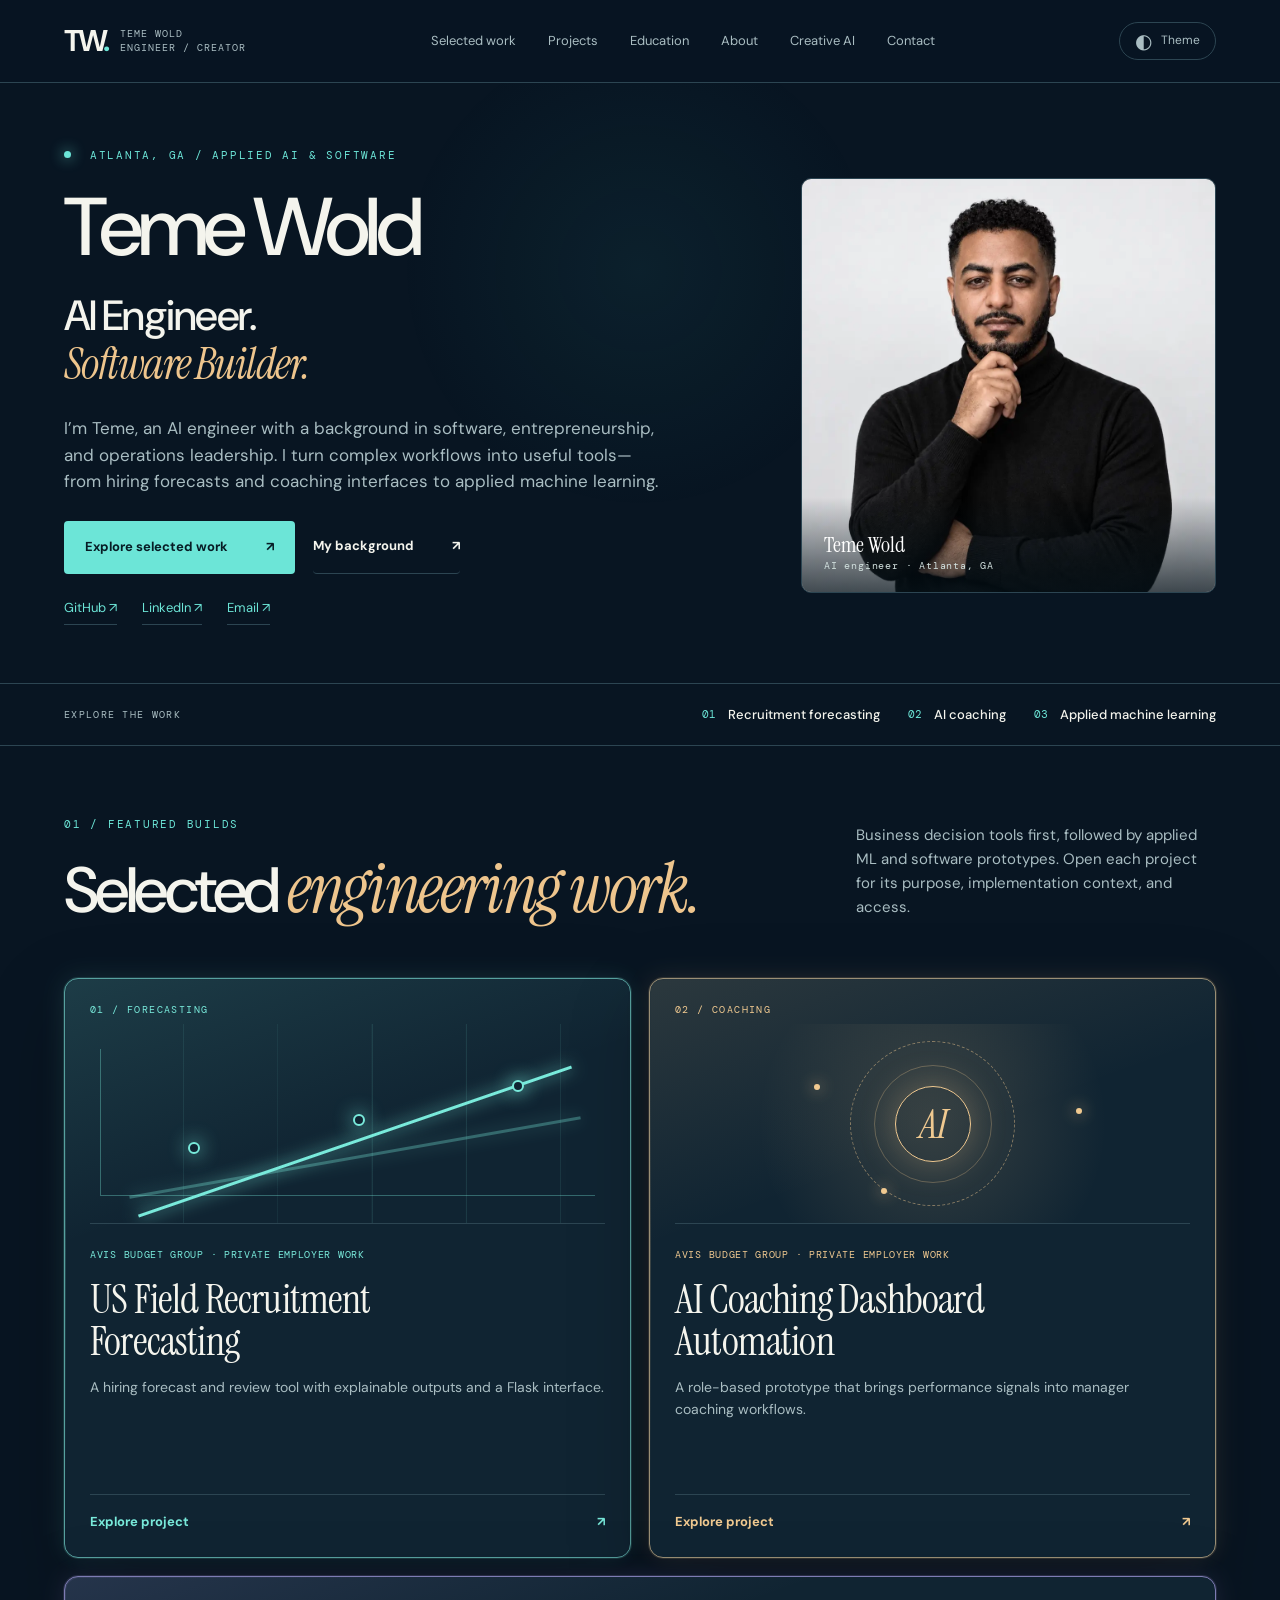
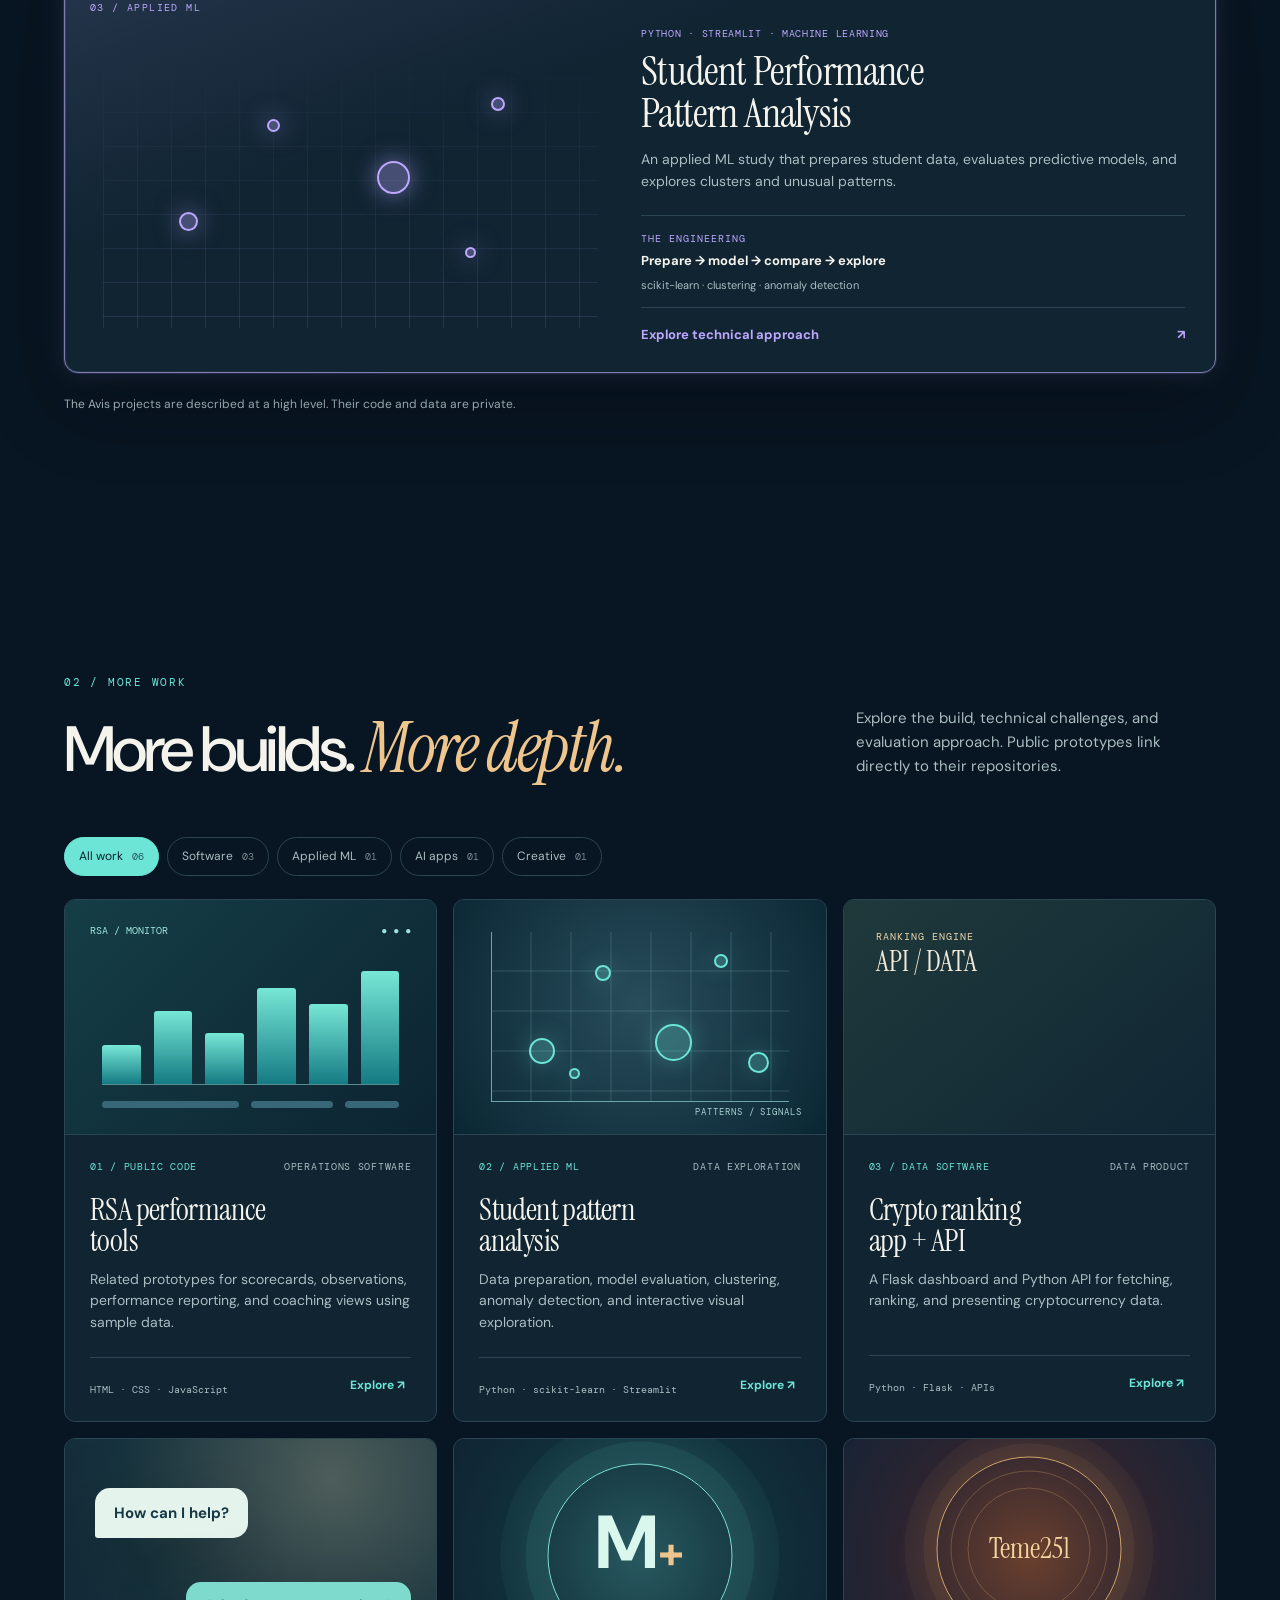
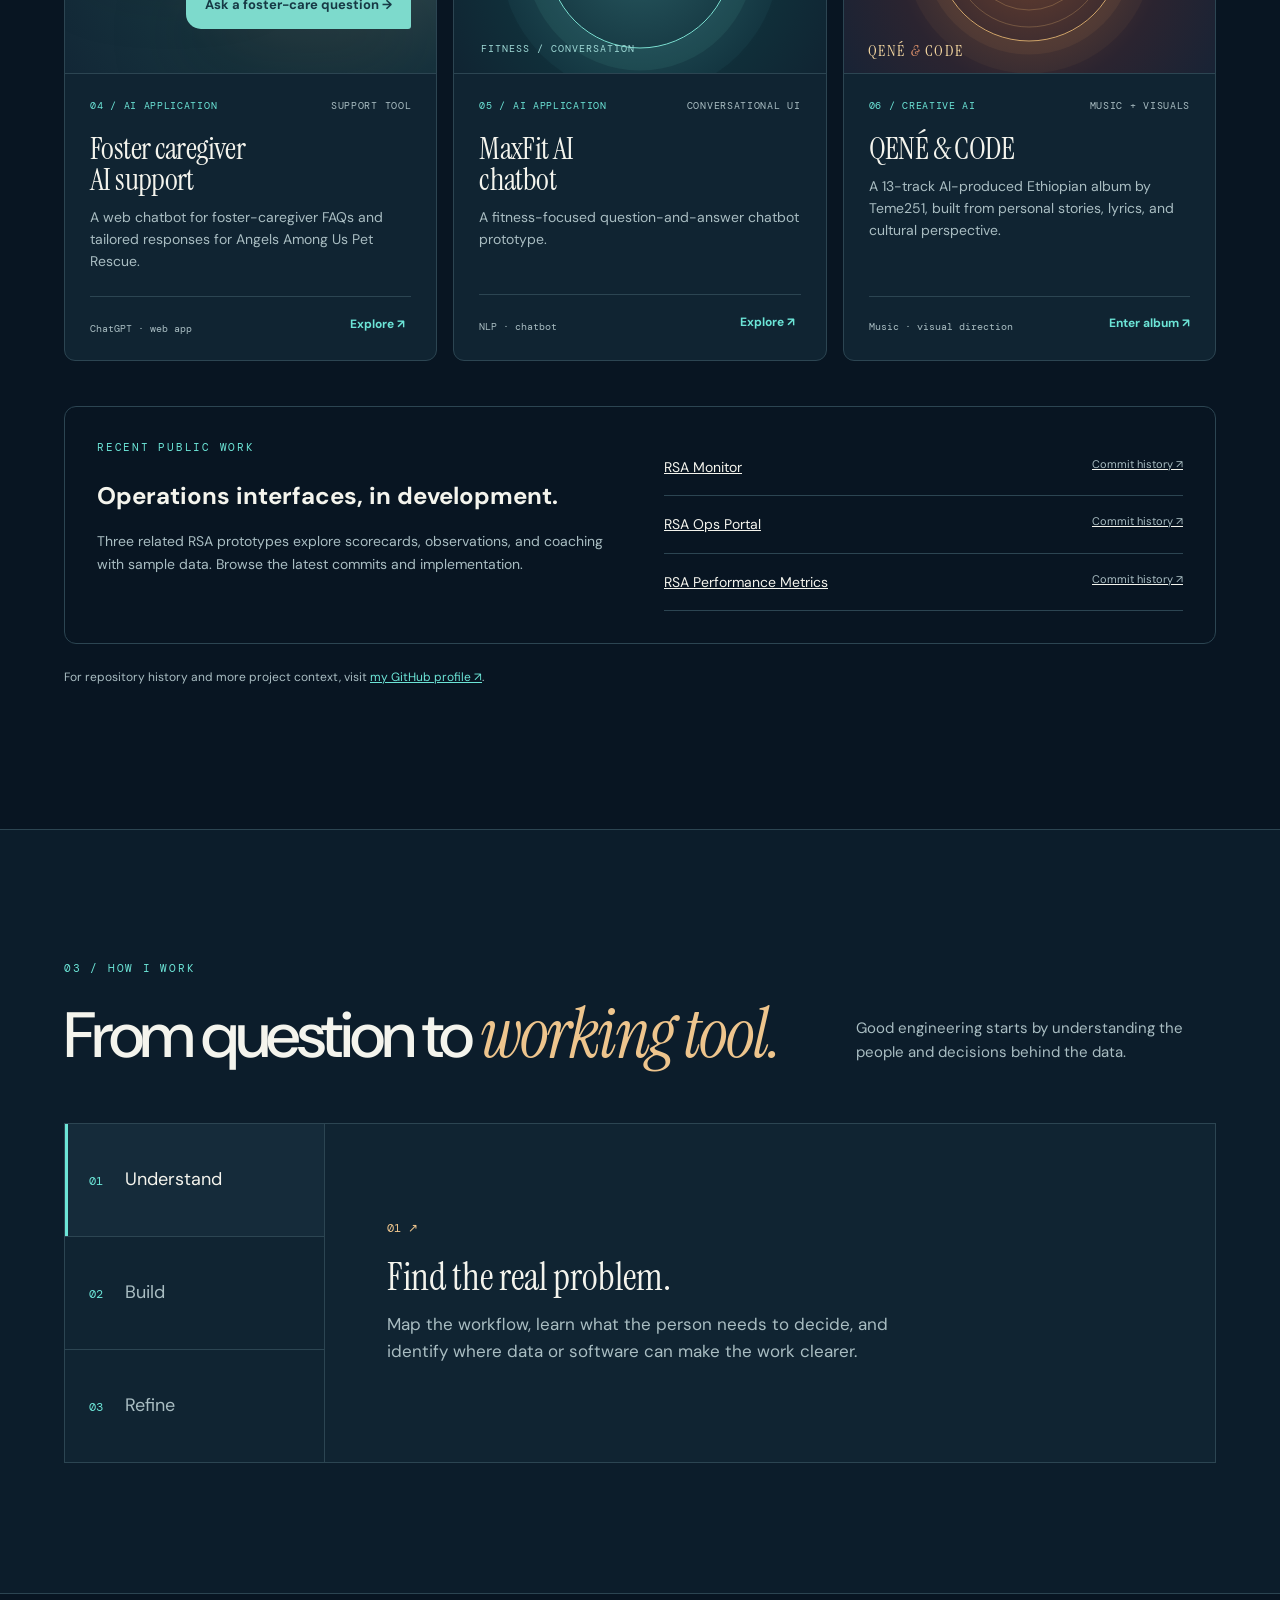
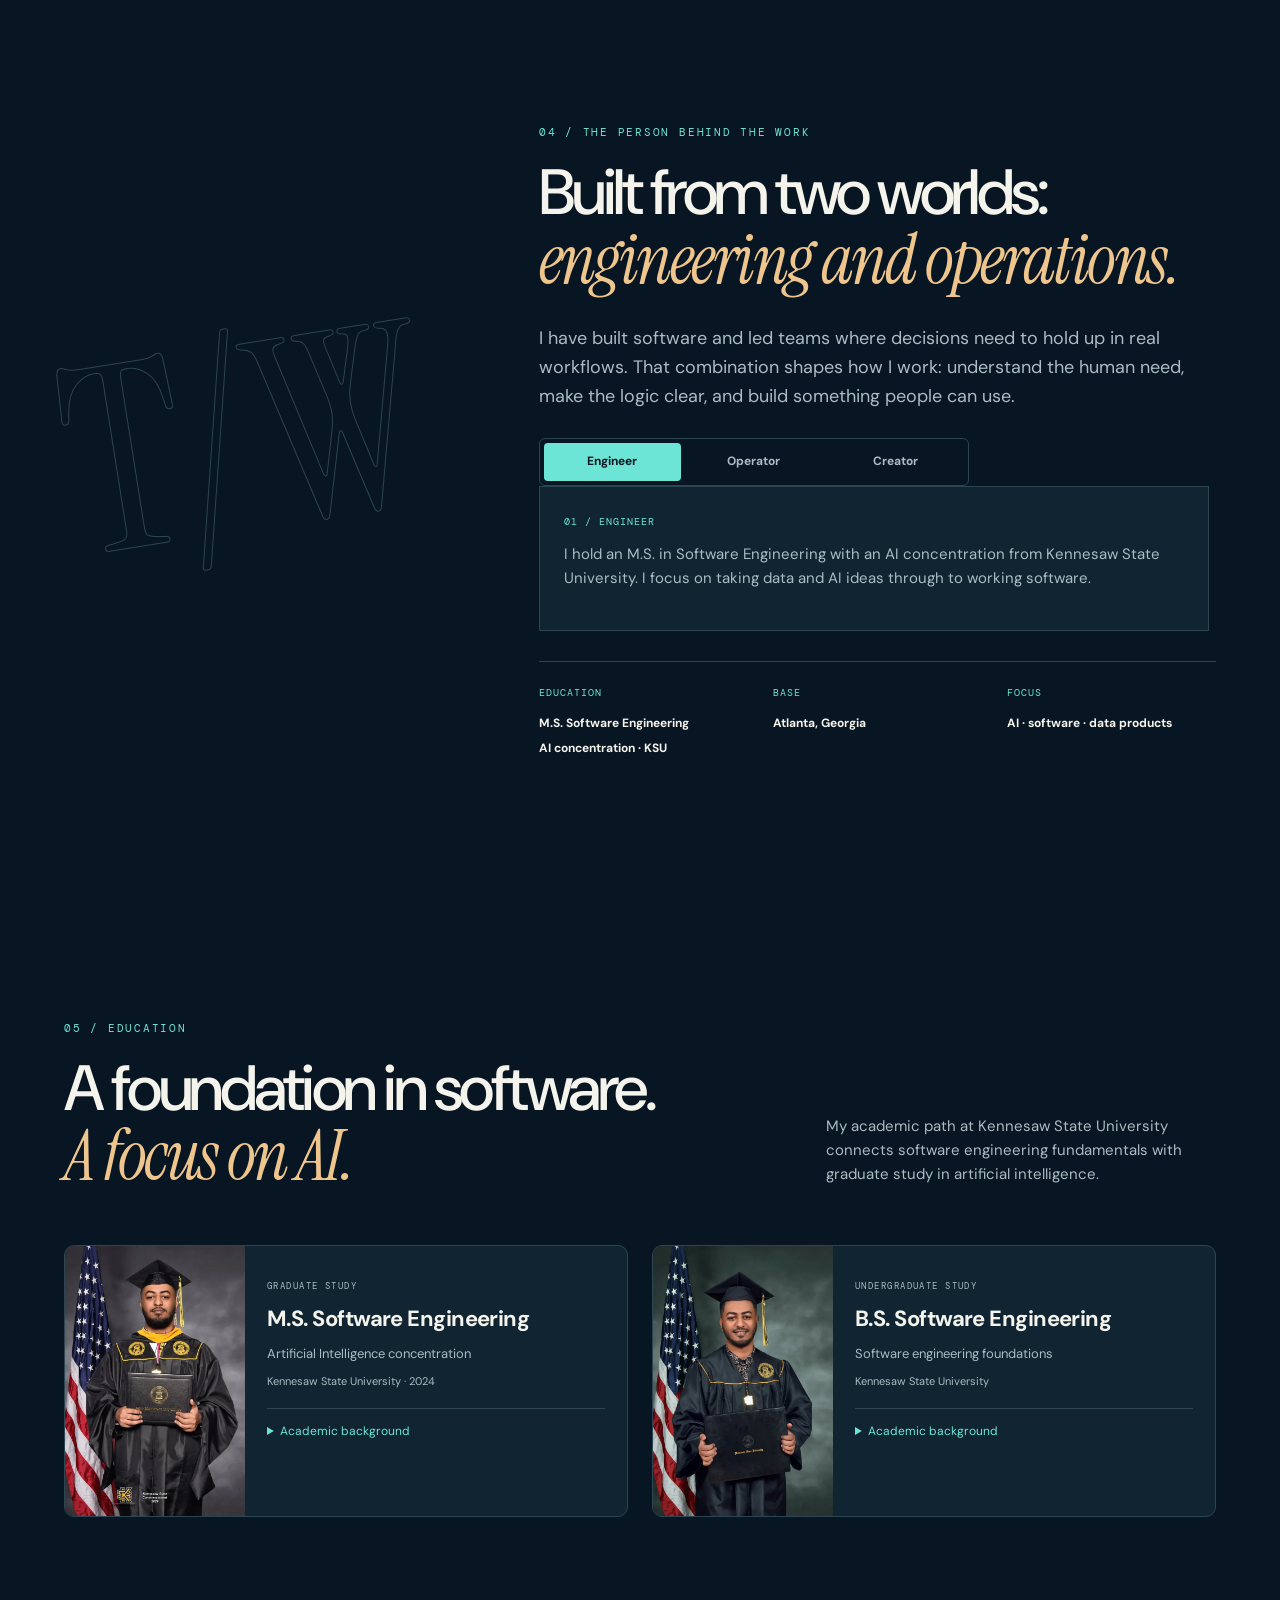
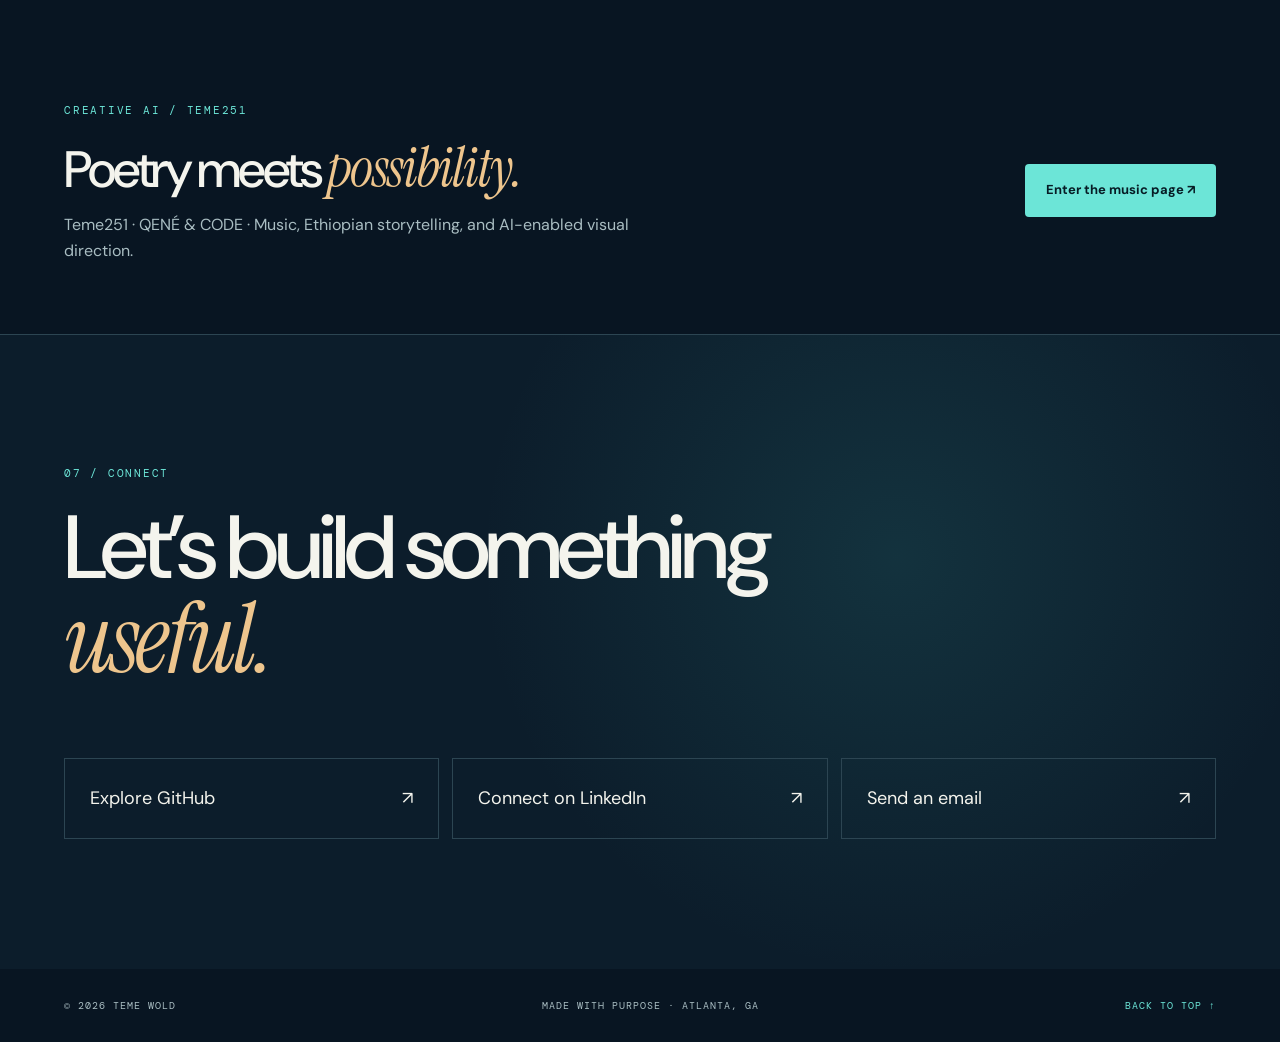
==== docs/index.html @ 3b4d0e05 "Introduce Teme with a focused hero and formal education portraits" ====
<!doctype html>
<html lang="en">
<head>
  <meta charset="utf-8">
  <meta name="viewport" content="width=device-width, initial-scale=1">
  <meta name="theme-color" content="#081522">
  <meta name="description" content="Teme Wold is an AI engineer building decision tools, applied ML, and software grounded in real operations. Explore flagship projects and public code.">
  <meta property="og:image" content="https://teme251.github.io/teme251/assets/teme-portrait-color.webp">
  <title>Teme Wold — AI Engineer | Selected Work</title>
  <link rel="stylesheet" href="styles.css?v=9">
  <script src="app.js?v=9" defer></script>
</head>
<body>
  <a class="skip-link" href="#featured">Skip to projects</a>
  <div class="cursor-glow" aria-hidden="true"></div>
  <header class="site-header">
    <a class="brand" href="#top" aria-label="Teme Wold, back to top"><span class="brand-mark">TW<span class="brand-dot">.</span></span><span class="brand-caption">TEME WOLD<br>ENGINEER / CREATOR</span></a>
    <button class="menu-toggle" type="button" aria-expanded="false" aria-controls="main-nav">Menu <span aria-hidden="true">＋</span></button>
    <nav id="main-nav" class="nav" aria-label="Main navigation">
      <a href="#featured">Selected work</a>
      <a href="#work">Projects</a>
      <a href="#education">Education</a>
      <a href="#about">About</a>
      <a href="music.html">Creative AI</a>
      <a href="#contact">Contact</a>
    </nav>
    <button class="theme-toggle" type="button" aria-label="Switch color theme" aria-pressed="false"><span class="theme-icon" aria-hidden="true">◐</span><span class="toggle-label">Theme</span></button>
  </header>

  <main id="top">
    <section class="hero" aria-labelledby="hero-title">
      <div class="hero-copy">
        <p class="eyebrow"><span class="live-dot"></span> ATLANTA, GA / APPLIED AI & SOFTWARE</p>
        <h1 id="hero-title">Teme Wold<span class="hero-role">AI Engineer.<br><em>Software Builder.</em></span></h1>
        <p class="hero-lede">I’m Teme, an AI engineer with a background in software, entrepreneurship, and operations leadership. I turn complex workflows into useful tools—from hiring forecasts and coaching interfaces to applied machine learning.</p>
        <div class="hero-actions"><a class="button button-primary" href="#featured">Explore selected work <span aria-hidden="true">↗</span></a><a class="button button-text" href="#about">My background <span aria-hidden="true">↗</span></a></div>
        <div class="hero-links"><a href="https://github.com/teme251" target="_blank" rel="noopener noreferrer">GitHub ↗</a><a href="https://www.linkedin.com/in/teme251/" target="_blank" rel="noopener noreferrer">LinkedIn ↗</a><a href="mailto:pmtemesgen@icloud.com">Email ↗</a></div>
      </div>
      <div class="hero-visual">
        <figure class="hero-portrait"><img src="assets/teme-portrait-color.webp" alt="Portrait of Teme Wold" width="1000" height="1000" fetchpriority="high"><figcaption><strong>Teme Wold</strong><span>AI engineer · Atlanta, GA</span></figcaption></figure>
      </div>
    </section>

    <div class="work-index" aria-label="Jump to selected work"><span>EXPLORE THE WORK</span><a href="#case-forecast">01 <strong>Recruitment forecasting</strong></a><a href="#case-coaching">02 <strong>AI coaching</strong></a><a href="#case-student">03 <strong>Applied machine learning</strong></a></div>

    <section id="featured" class="section featured-section" aria-labelledby="featured-title">
      <div class="section-heading"><div><p class="eyebrow">01 / FEATURED BUILDS</p><h2 id="featured-title">Selected <em>engineering work.</em></h2></div><p>Business decision tools first, followed by applied ML and software prototypes. Open each project for its purpose, implementation context, and access.</p></div>
      <div class="featured-grid">
        <article class="featured-card feature-forecast" id="project-forecast">
          <div class="featured-top"><span>01 / FORECASTING</span></div>
          <div class="featured-art forecast-art" aria-hidden="true"><span class="art-axis"></span><span class="forecast-line line-one"></span><span class="forecast-line line-two"></span><span class="forecast-point point-one"></span><span class="forecast-point point-two"></span><span class="forecast-point point-three"></span></div>
          <div class="featured-copy"><p class="featured-context">AVIS BUDGET GROUP · PRIVATE EMPLOYER WORK</p><h3>US Field Recruitment<br>Forecasting</h3><p>A hiring forecast and review tool with explainable outputs and a Flask interface.</p><button type="button" data-open="forecast" aria-label="Explore US Field Recruitment Forecasting">Explore project <span aria-hidden="true">↗</span></button></div>
        </article>
        <article class="featured-card feature-coaching" id="project-coaching">
          <div class="featured-top"><span>02 / COACHING</span></div>
          <div class="featured-art coaching-art" aria-hidden="true"><span class="coaching-ring ring-one"></span><span class="coaching-ring ring-two"></span><span class="coaching-center">AI</span><span class="coaching-tick tick-one"></span><span class="coaching-tick tick-two"></span><span class="coaching-tick tick-three"></span></div>
          <div class="featured-copy"><p class="featured-context">AVIS BUDGET GROUP · PRIVATE EMPLOYER WORK</p><h3>AI Coaching Dashboard<br>Automation</h3><p>A role-based prototype that brings performance signals into manager coaching workflows.</p><button type="button" data-open="coaching" aria-label="Explore AI Coaching Dashboard Automation">Explore project <span aria-hidden="true">↗</span></button></div>
        </article>
        <article class="featured-card feature-student">
          <div class="featured-top"><span>03 / APPLIED ML</span></div>
          <div class="featured-art student-art" aria-hidden="true"><span class="student-grid"></span><span class="student-dot dot-one"></span><span class="student-dot dot-two"></span><span class="student-dot dot-three"></span><span class="student-dot dot-four"></span><span class="student-dot dot-five"></span></div>
          <div class="featured-copy"><p class="featured-context">PYTHON · STREAMLIT · MACHINE LEARNING</p><h3>Student Performance<br>Pattern Analysis</h3><p>An applied ML study that prepares student data, evaluates predictive models, and explores clusters and unusual patterns.</p><div class="featured-depth"><span>THE ENGINEERING</span><strong>Prepare → model → compare → explore</strong><small>scikit-learn · clustering · anomaly detection</small></div><button type="button" data-open="student" aria-label="Explore Student Performance Pattern Analysis">Explore technical approach <span aria-hidden="true">↗</span></button></div>
        </article>
      </div>
      <p class="featured-note">The Avis projects are described at a high level. Their code and data are private.</p>
    </section>

    <section id="work" class="section work-section" aria-labelledby="work-title">
      <div class="section-heading"><div><p class="eyebrow">02 / MORE WORK</p><h2 id="work-title">More builds. <em>More depth.</em></h2></div><p>Explore the build, technical challenges, and evaluation approach. Public prototypes link directly to their repositories.</p></div>
      <div class="filters" role="group" aria-label="Filter projects">
        <button type="button" class="filter is-active" data-filter="all" aria-pressed="true">All work <span>06</span></button>
        <button type="button" class="filter" data-filter="software" aria-pressed="false">Software <span>03</span></button>
        <button type="button" class="filter" data-filter="ml" aria-pressed="false">Applied ML <span>01</span></button>
        <button type="button" class="filter" data-filter="ai" aria-pressed="false">AI apps <span>01</span></button>
        <button type="button" class="filter" data-filter="creative" aria-pressed="false">Creative <span>01</span></button>
      </div>
      <div class="project-grid" id="project-grid">
        <article class="project-card card-rsa" id="project-rsa" data-category="software"><div class="card-visual visual-rsa" aria-hidden="true"><div class="dash-top"><span>RSA / MONITOR</span><span>● ● ●</span></div><div class="dash-bars"><i></i><i></i><i></i><i></i><i></i><i></i></div><div class="dash-row"><span></span><span></span><span></span></div></div><div class="card-body"><div class="card-meta"><span>01 / PUBLIC CODE</span><span>OPERATIONS SOFTWARE</span></div><h3>RSA performance<br>tools</h3><p>Related prototypes for scorecards, observations, performance reporting, and coaching views using sample data.</p><div class="card-bottom"><span>HTML · CSS · JavaScript</span><button type="button" class="card-open" data-open="rsa" aria-label="Explore RSA performance tools">Explore ↗</button></div></div></article>
        <article class="project-card card-student" id="project-student" data-category="ml"><div class="card-visual visual-student" aria-hidden="true"><div class="scatter-axis"></div><span class="scatter s1"></span><span class="scatter s2"></span><span class="scatter s3"></span><span class="scatter s4"></span><span class="scatter s5"></span><span class="scatter s6"></span><div class="visual-label">PATTERNS / SIGNALS</div></div><div class="card-body"><div class="card-meta"><span>02 / APPLIED ML</span><span>DATA EXPLORATION</span></div><h3>Student pattern<br>analysis</h3><p>Data preparation, model evaluation, clustering, anomaly detection, and interactive visual exploration.</p><div class="card-bottom"><span>Python · scikit-learn · Streamlit</span><button type="button" class="card-open" data-open="student" aria-label="Explore student pattern analysis">Explore ↗</button></div></div></article>
        <article class="project-card card-crypto" id="project-crypto" data-category="software"><div class="card-visual visual-crypto" aria-hidden="true"><svg viewBox="0 0 400 220"><path d="M0 173C46 176 60 97 103 123S163 188 202 96 280 149 318 62 371 108 400 28" /></svg><div class="crypto-index"><span>RANKING ENGINE</span><strong>API / DATA</strong></div></div><div class="card-body"><div class="card-meta"><span>03 / DATA SOFTWARE</span><span>DATA PRODUCT</span></div><h3>Crypto ranking<br>app + API</h3><p>A Flask dashboard and Python API for fetching, ranking, and presenting cryptocurrency data.</p><div class="card-bottom"><span>Python · Flask · APIs</span><button type="button" class="card-open" data-open="crypto" aria-label="Explore crypto ranking app and API">Explore ↗</button></div></div></article>
        <article class="project-card card-foster" id="project-foster" data-category="ai"><div class="card-visual visual-foster" aria-hidden="true"><div class="chat-bubble bubble-a">How can I help?</div><div class="chat-bubble bubble-b">Ask a foster-care question →</div></div><div class="card-body"><div class="card-meta"><span>04 / AI APPLICATION</span><span>SUPPORT TOOL</span></div><h3>Foster caregiver<br>AI support</h3><p>A web chatbot for foster-caregiver FAQs and tailored responses for Angels Among Us Pet Rescue.</p><div class="card-bottom"><span>ChatGPT · web app</span><button type="button" class="card-open" data-open="foster" aria-label="Explore foster caregiver AI support">Explore ↗</button></div></div></article>
        <article class="project-card card-maxfit" id="project-maxfit" data-category="software"><div class="card-visual visual-maxfit" aria-hidden="true"><div class="pulse-ring"></div><div class="pulse-heart">M<span>+</span></div><span class="fit-label">FITNESS / CONVERSATION</span></div><div class="card-body"><div class="card-meta"><span>05 / AI APPLICATION</span><span>CONVERSATIONAL UI</span></div><h3>MaxFit AI<br>chatbot</h3><p>A fitness-focused question-and-answer chatbot prototype.</p><div class="card-bottom"><span>NLP · chatbot</span><button type="button" class="card-open" data-open="maxfit" aria-label="Explore MaxFit AI chatbot">Explore ↗</button></div></div></article>
        <article class="project-card card-qene" id="project-qene" data-category="creative"><div class="card-visual visual-qene" aria-hidden="true"><div class="record"><div class="record-center">Teme251</div></div><span class="qene-mark">QENÉ <i>&</i> CODE</span></div><div class="card-body"><div class="card-meta"><span>06 / CREATIVE AI</span><span>MUSIC + VISUALS</span></div><h3>QENÉ & CODE</h3><p>A 13-track AI-produced Ethiopian album by Teme251, built from personal stories, lyrics, and cultural perspective.</p><div class="card-bottom"><span>Music · visual direction</span><a class="card-open" href="music.html" aria-label="Explore QENÉ and CODE album">Enter album ↗</a></div></div></article>
      </div>
<div class="recent-work"><div><p class="eyebrow">RECENT PUBLIC WORK</p><h3>Operations interfaces, in development.</h3><p>Three related RSA prototypes explore scorecards, observations, and coaching with sample data. Browse the latest commits and implementation.</p></div><div class="recent-links"><a href="https://github.com/teme251/rsa-monitor/commits" target="_blank" rel="noopener noreferrer">RSA Monitor <span>Commit history ↗</span></a><a href="https://github.com/teme251/rsa-ops-portal-v3/commits" target="_blank" rel="noopener noreferrer">RSA Ops Portal <span>Commit history ↗</span></a><a href="https://github.com/teme251/RSA-PMS-v3/commits" target="_blank" rel="noopener noreferrer">RSA Performance Metrics <span>Commit history ↗</span></a></div></div>
      <p class="work-note">For repository history and more project context, visit <a href="https://github.com/teme251" target="_blank" rel="noopener noreferrer">my GitHub profile ↗</a>.</p>
    </section>

    <section id="method" class="section method-section" aria-labelledby="method-title"><div class="section-heading"><div><p class="eyebrow">03 / HOW I WORK</p><h2 id="method-title">From question to <em>working tool.</em></h2></div><p>Good engineering starts by understanding the people and decisions behind the data.</p></div><div class="method-panel"><div class="method-tabs" role="tablist" aria-label="Working method"><button role="tab" id="tab-1" aria-controls="panel-1" aria-selected="true" class="method-tab is-active" data-step="0"><span>01</span> Understand</button><button role="tab" id="tab-2" aria-controls="panel-2" aria-selected="false" class="method-tab" data-step="1"><span>02</span> Build</button><button role="tab" id="tab-3" aria-controls="panel-3" aria-selected="false" class="method-tab" data-step="2"><span>03</span> Refine</button></div><div class="method-content" id="panel-1" role="tabpanel" aria-labelledby="tab-1"><span class="method-glyph" aria-hidden="true">01 ↗</span><h3>Find the real problem.</h3><p>Map the workflow, learn what the person needs to decide, and identify where data or software can make the work clearer.</p></div></div></section>

    <section id="about" class="section about-section" aria-labelledby="about-title"><div class="about-number" aria-hidden="true">T/W</div><div><p class="eyebrow">04 / THE PERSON BEHIND THE WORK</p><h2 id="about-title">Built from two worlds:<br><em>engineering and operations.</em></h2><p>I have built software and led teams where decisions need to hold up in real workflows. That combination shapes how I work: understand the human need, make the logic clear, and build something people can use.</p><div class="about-selector" role="tablist" aria-label="More about Teme"><button type="button" role="tab" id="about-tab-engineer" aria-controls="about-panel" aria-selected="true" class="is-active" data-about="engineer">Engineer</button><button type="button" role="tab" id="about-tab-operator" aria-controls="about-panel" aria-selected="false" data-about="operator">Operator</button><button type="button" role="tab" id="about-tab-creator" aria-controls="about-panel" aria-selected="false" data-about="creator">Creator</button></div><div class="about-panel" id="about-panel" role="tabpanel" aria-labelledby="about-tab-engineer"><span id="about-panel-index">01 / ENGINEER</span><p id="about-panel-text">I hold an M.S. in Software Engineering with an AI concentration from Kennesaw State University. I focus on taking data and AI ideas through to working software.</p></div><div class="about-facts"><div><span>EDUCATION</span><strong>M.S. Software Engineering<br>AI concentration · KSU</strong></div><div><span>BASE</span><strong>Atlanta, Georgia</strong></div><div><span>FOCUS</span><strong>AI · software · data products</strong></div></div></div></section>

    <section id="education" class="section education-section" aria-labelledby="education-title"><div class="section-heading"><div><p class="eyebrow">05 / EDUCATION</p><h2 id="education-title">A foundation in software.<br><em>A focus on AI.</em></h2></div><p>My academic path at Kennesaw State University connects software engineering fundamentals with graduate study in artificial intelligence.</p></div><div class="education-grid"><article class="education-card"><img src="assets/teme-masters.webp" alt="Teme at his 2024 Kennesaw State University master’s commencement" width="640" height="960" loading="lazy"><div><p class="eyebrow">GRADUATE STUDY</p><h3>M.S. Software Engineering</h3><p>Artificial Intelligence concentration</p><span>Kennesaw State University · 2024</span><details><summary>Academic background</summary><p>Graduate study focused on software engineering with an AI concentration, supporting my work across applied machine learning and AI applications.</p></details></div></article><article class="education-card"><img src="assets/teme-bachelors.webp" alt="Teme at his Kennesaw State University bachelor’s commencement" width="640" height="960" loading="lazy"><div><p class="eyebrow">UNDERGRADUATE STUDY</p><h3>B.S. Software Engineering</h3><p>Software engineering foundations</p><span>Kennesaw State University</span><details><summary>Academic background</summary><p>A foundation in software development and engineering that I bring to practical applications, data products, and usable interfaces.</p></details></div></article></div></section>

    <section id="qene" class="section music-gateway" aria-labelledby="qene-title"><div><p class="eyebrow">CREATIVE AI / TEME251</p><h2 id="qene-title">Poetry meets <em>possibility.</em></h2><p>Teme251 · QENÉ & CODE · Music, Ethiopian storytelling, and AI-enabled visual direction.</p></div><a class="button button-primary" href="music.html">Enter the music page ↗</a></section>

    <section id="contact" class="section contact-section" aria-labelledby="contact-title"><p class="eyebrow">07 / CONNECT</p><h2 id="contact-title">Let’s build something<br><em>useful.</em></h2><div class="contact-links"><a href="https://github.com/teme251" target="_blank" rel="noopener noreferrer">Explore GitHub <span>↗</span></a><a href="https://www.linkedin.com/in/teme251/" target="_blank" rel="noopener noreferrer">Connect on LinkedIn <span>↗</span></a><a href="mailto:pmtemesgen@icloud.com">Send an email <span>↗</span></a></div></section>
  </main>

  <footer><span>© <span id="year">2026</span> TEME WOLD</span><span>MADE WITH PURPOSE · ATLANTA, GA</span><a href="#top">BACK TO TOP ↑</a></footer>

  <dialog class="project-dialog" id="project-dialog" aria-labelledby="dialog-title"><button class="dialog-close" type="button" aria-label="Close project details">×</button><div class="dialog-content"><p class="eyebrow" id="dialog-kicker"></p><h2 id="dialog-title"></h2><p class="dialog-summary" id="dialog-summary"></p><div class="dialog-grid"><div><span class="dialog-label" id="dialog-build-label">THE BUILD</span><p id="dialog-build"></p></div><div><span class="dialog-label">STATUS & ACCESS</span><p id="dialog-status"></p></div></div><div class="dialog-depth" id="dialog-depth" hidden><div><span class="dialog-label">TECHNICAL APPROACH</span><p id="dialog-approach"></p></div><div><span class="dialog-label">THE HARD PART</span><p id="dialog-challenge"></p></div><div><span class="dialog-label">HOW TO EVALUATE IT</span><p id="dialog-evaluation"></p></div></div><div class="dialog-links" id="dialog-links"></div><div class="project-share"><a id="project-permalink" href="#featured">Direct project link ↗</a><button id="copy-project-link" type="button">Copy link</button><span id="copy-status" role="status"></span></div></div></dialog>
</body>
</html>
---- docs/styles.css ----
@import url('https://fonts.googleapis.com/css2?family=DM+Sans:wght@400;500;600;700&family=DM+Mono:wght@400;500&family=Instrument+Serif:ital@0;1&display=swap');

:root{--bg:#081522;--bg-2:#0c1d2b;--surface:#102432;--surface-2:#152b3a;--line:#2c4552;--text:#f4f4ed;--muted:#a9bdc2;--cyan:#6ce5d7;--gold:#eec58d;--shadow:0 28px 80px rgba(0,0,0,.26);color-scheme:dark}
:root[data-theme="light"]{--bg:#f1f0e8;--bg-2:#e9ebe5;--surface:#fffdf5;--surface-2:#edf2ee;--line:#c3d0cf;--text:#112530;--muted:#536d73;--cyan:#087f7a;--gold:#9d642c;--shadow:0 22px 60px rgba(34,72,79,.13);color-scheme:light}
:root[data-theme="light"] .hero-stage{background:radial-gradient(circle at center,rgba(62,164,157,.19),transparent 44%),radial-gradient(circle at center,#e8f0e9 12%,#f1f0e8 72%)}
:root[data-theme="light"] .core{background:radial-gradient(circle at 50% 35%,#d0ebe2,#edf2ee 72%);box-shadow:0 0 0 13px rgba(8,127,122,.05),0 0 45px rgba(8,127,122,.12)}
*{box-sizing:border-box}html{scroll-behavior:smooth}body{margin:0;background:var(--bg);color:var(--text);font:16px/1.6 'DM Sans',Arial,sans-serif;overflow-x:hidden}button,a{font:inherit}button{cursor:pointer}a{color:inherit}::selection{background:var(--cyan);color:var(--bg)}:focus-visible{outline:2px solid var(--gold);outline-offset:4px}
.skip-link{position:absolute;left:16px;top:-100px;padding:10px;background:var(--cyan);color:var(--bg);z-index:100}.skip-link:focus{top:10px}
.cursor-glow{position:fixed;width:520px;height:520px;border-radius:50%;pointer-events:none;z-index:0;background:radial-gradient(circle,rgba(60,180,177,.075),transparent 65%);transform:translate(-50%,-50%);left:var(--pointer-x,50%);top:var(--pointer-y,30%);transition:left .22s ease,top .22s ease}
.site-header{position:relative;z-index:10;display:flex;align-items:center;justify-content:space-between;max-width:1600px;padding:22px 5vw;margin:auto;border-bottom:1px solid var(--line)}.brand{display:flex;align-items:center;gap:13px;text-decoration:none}.brand-mark{font-size:30px;font-weight:700;letter-spacing:-3px;line-height:1}.brand-dot{color:var(--cyan)}.brand-caption{font:10px/1.4 'DM Mono',monospace;letter-spacing:.1em;color:var(--muted)}.nav{display:flex;align-items:center;gap:32px}.nav a{font-size:13px;text-decoration:none;color:var(--muted);transition:color .2s}.nav a:hover{color:var(--cyan)}.theme-toggle{display:flex;gap:9px;align-items:center;background:transparent;color:var(--muted);border:1px solid var(--line);border-radius:999px;padding:8px 15px;font-size:12px}.theme-toggle:hover{border-color:var(--cyan);color:var(--text)}.theme-icon{font-size:20px;line-height:1}
main,footer{position:relative;z-index:1}.hero{min-height:calc(100vh - 84px);max-width:1600px;margin:auto;padding:3vw 5vw 6vw;display:grid;grid-template-columns:1fr 1.05fr;align-items:center;gap:4vw}.hero-copy{padding:30px 0 0}.eyebrow{font:11px/1.5 'DM Mono',monospace;letter-spacing:.16em;color:var(--cyan);text-transform:uppercase;margin:0 0 22px}.live-dot{display:inline-block;width:7px;height:7px;border-radius:50%;background:var(--cyan);box-shadow:0 0 14px var(--cyan);margin-right:10px;vertical-align:1px;animation:blink 2.6s infinite}.hero h1,.section h2{font-weight:500;letter-spacing:-.055em;line-height:.98;margin:0}.hero h1{font-size:clamp(64px,6.8vw,122px)}.hero h1 em,.section h2 em{font:italic 1.08em/1 'Instrument Serif',Georgia,serif;color:var(--gold);letter-spacing:-.035em}.hero-lede{font-size:clamp(17px,1.4vw,23px);line-height:1.55;max-width:600px;color:var(--muted);margin:32px 0}.hero-actions{display:flex;flex-wrap:wrap;gap:18px;align-items:center}.button{display:inline-flex;align-items:center;justify-content:space-between;gap:38px;text-decoration:none;font-weight:700;font-size:13px;padding:16px 21px;border-radius:4px;transition:transform .2s,background .2s}.button:hover{transform:translateY(-3px)}.button-primary{background:var(--cyan);color:#071c25}.button-primary:hover{background:#a2f1e6}.button-text{border-bottom:1px solid var(--line);padding-left:0;padding-right:0}.button-text:hover{color:var(--cyan)}.hero-foot{display:flex;align-items:center;gap:22px;margin-top:clamp(45px,7vw,110px);font:10px 'DM Mono',monospace;letter-spacing:.1em;color:var(--muted)}.hero-line{width:44px;height:1px;background:var(--line)}
.hero-stage{position:relative;aspect-ratio:1/1;min-width:0;max-height:650px;border:1px solid var(--line);border-radius:50%;background:radial-gradient(circle at center,rgba(38,127,135,.18),transparent 35%),radial-gradient(circle at center,rgba(9,33,47,.6) 45%,transparent 70%);isolation:isolate}.stage-grid{position:absolute;inset:8%;border-radius:50%;background-image:linear-gradient(var(--line) 1px,transparent 1px),linear-gradient(90deg,var(--line) 1px,transparent 1px);background-size:38px 38px;opacity:.2;mask-image:radial-gradient(circle,black,transparent 70%)}.stage-lines{position:absolute;inset:0;width:100%;height:100%;overflow:visible}.stage-lines path{stroke:var(--line);stroke-width:1;fill:none;stroke-dasharray:3 6}.orbit{position:absolute;border:1px dashed var(--line);border-radius:50%;animation:spin 80s linear infinite;pointer-events:none}.orbit-one{inset:16%}.orbit-two{inset:29%;animation-direction:reverse}.core{position:absolute;left:50%;top:49%;transform:translate(-50%,-50%);width:24%;aspect-ratio:1;border-radius:50%;display:flex;align-items:center;justify-content:center;flex-direction:column;border:1px solid var(--cyan);background:radial-gradient(circle at 50% 35%,#174452,var(--bg-2) 70%);box-shadow:0 0 0 13px rgba(108,229,215,.04),0 0 55px rgba(82,219,210,.18);z-index:2}.core-inner{font:500 clamp(25px,3vw,48px) 'Instrument Serif',Georgia,serif;color:var(--cyan);line-height:1}.core-label{font:8px 'DM Mono',monospace;letter-spacing:.12em;color:var(--muted);margin-top:10px}.node{position:absolute;z-index:3;min-width:95px;border:1px solid var(--line);background:var(--surface);color:var(--text);border-radius:9px;padding:10px 12px;text-align:left;box-shadow:var(--shadow);transition:transform .3s,border .3s,background .3s}.node:hover,.node.is-selected{border-color:var(--cyan);background:var(--surface-2);transform:translateY(-5px)}.node-index{display:block;color:var(--cyan);font:10px 'DM Mono',monospace}.node-label{display:block;white-space:nowrap;font-size:12px;font-weight:700}.node-1{left:9%;top:16%}.node-2{right:8%;top:9%}.node-3{right:-1%;top:39%}.node-4{right:11%;bottom:16%}.node-5{left:16%;bottom:13%}.node-6{left:-2%;top:45%}.stage-caption{position:absolute;z-index:4;left:50%;bottom:-12%;width:70%;transform:translateX(-50%);padding:15px 21px;border:1px solid var(--line);border-radius:8px;background:var(--bg-2);box-shadow:var(--shadow);display:grid;grid-template-columns:auto 1fr;gap:1px 13px}.stage-caption span:first-child{grid-row:1/4;font:11px 'DM Mono',monospace;color:var(--gold);padding-top:2px}.stage-caption strong{font-size:15px}.stage-caption span:nth-of-type(2){font-size:12px;color:var(--muted)}.stage-caption a{font-size:11px;color:var(--cyan);text-decoration:none;font-weight:700;margin-top:4px}
.signal-bar{overflow:hidden;border-top:1px solid var(--line);border-bottom:1px solid var(--line);background:var(--bg-2);padding:15px 0;margin-top:34px}.signal-track{display:flex;align-items:center;justify-content:space-around;gap:30px;max-width:1400px;margin:auto;font:11px 'DM Mono',monospace;letter-spacing:.23em;color:var(--muted)}.signal-track b{font-weight:400;color:var(--gold)}.signal-track i{width:7px;height:7px;border-radius:50%;background:var(--cyan);box-shadow:0 0 16px var(--cyan)}
.featured-section{padding-bottom:100px}.featured-grid{display:grid;grid-template-columns:repeat(3,minmax(0,1fr));gap:18px}.featured-card{--feature:#79eadb;--feature-rgb:121,234,219;position:relative;isolation:isolate;overflow:hidden;min-width:0;display:flex;flex-direction:column;min-height:545px;border:1px solid color-mix(in srgb,var(--feature) 56%,var(--line));border-radius:14px;background:linear-gradient(160deg,rgba(var(--feature-rgb),.11),transparent 36%),var(--surface);box-shadow:0 0 0 1px rgba(var(--feature-rgb),.13),0 0 24px rgba(var(--feature-rgb),.12),var(--shadow);transition:transform .35s,border-color .35s,box-shadow .35s}.featured-card:before{content:"";position:absolute;z-index:-1;inset:-45%;background:conic-gradient(from 0deg,transparent 0 64%,rgba(var(--feature-rgb),.2) 76%,transparent 86%);animation:spin 13s linear infinite;pointer-events:none}.featured-card:after{content:"";position:absolute;z-index:-1;inset:1px;border-radius:13px;background:linear-gradient(160deg,rgba(var(--feature-rgb),.12),transparent 34%),var(--surface)}.featured-card:hover,.featured-card:focus-within{transform:translateY(-9px);border-color:var(--feature);box-shadow:0 0 0 1px rgba(var(--feature-rgb),.36),0 0 55px rgba(var(--feature-rgb),.29),var(--shadow)}.feature-coaching{--feature:#f0c990;--feature-rgb:240,201,144}.feature-student{--feature:#bca8ff;--feature-rgb:188,168,255}.featured-top{display:flex;align-items:center;justify-content:space-between;padding:24px 25px 0;color:var(--feature);font:10px 'DM Mono',monospace;letter-spacing:.14em}.featured-signal{font-size:22px;text-shadow:0 0 17px var(--feature);animation:breathe 2.5s ease-in-out infinite alternate}.featured-art{height:200px;position:relative;margin:8px 25px 0;border-bottom:1px solid var(--line);overflow:hidden}.featured-copy{padding:23px 25px 25px;display:flex;flex:1;flex-direction:column}.featured-context{font:10px/1.5 'DM Mono',monospace;letter-spacing:.07em;color:var(--feature);margin:0}.featured-copy h3{font:500 clamp(31px,2.7vw,46px)/1.02 'Instrument Serif',Georgia,serif;margin:17px 0 14px;letter-spacing:-.02em}.featured-copy>p:not(.featured-context){font-size:14px;line-height:1.55;color:var(--muted);margin:0 0 23px}.featured-copy button{margin-top:auto;width:100%;display:flex;justify-content:space-between;align-items:center;border:0;border-top:1px solid var(--line);padding:17px 0 0;background:transparent;color:var(--feature);font-size:13px;font-weight:700;text-align:left}.featured-copy button:hover span{transform:translate(3px,-3px)}.featured-copy button span{transition:transform .2s}.featured-note{font-size:12px;color:var(--muted);margin:22px 0 0}
.featured-depth{margin:0 0 22px;border-top:1px solid var(--line);padding-top:16px;display:flex;flex-direction:column;gap:7px}.featured-depth span{font:10px 'DM Mono',monospace;letter-spacing:.1em;color:var(--feature)}.featured-depth strong{font-size:13px;line-height:1.45}.featured-depth small{font-size:11px;line-height:1.45;color:var(--muted)}
.forecast-art{background:repeating-linear-gradient(to right,transparent 0 18%,rgba(var(--feature-rgb),.11) calc(18% + 1px) 18.3%)}.art-axis{position:absolute;inset:25px 10px 27px;border-left:1px solid rgba(var(--feature-rgb),.35);border-bottom:1px solid rgba(var(--feature-rgb),.35)}.forecast-line{position:absolute;left:7%;right:4%;height:3px;top:58%;background:var(--feature);filter:drop-shadow(0 0 8px var(--feature));transform:rotate(-19deg);transform-origin:center;animation:forecast-pulse 4s ease-in-out infinite alternate}.line-two{top:66%;opacity:.35;transform:rotate(-10deg);animation-delay:1.2s}.forecast-point{position:absolute;width:12px;height:12px;border:2px solid var(--feature);background:var(--surface);border-radius:50%;box-shadow:0 0 19px var(--feature)}.point-one{left:19%;top:59%}.point-two{left:51%;top:45%}.point-three{left:82%;top:28%}.coaching-art{display:grid;place-items:center;background:radial-gradient(circle,rgba(var(--feature-rgb),.17),transparent 63%)}.coaching-ring{position:absolute;border:1px dashed rgba(var(--feature-rgb),.48);border-radius:50%;width:165px;height:165px;animation:spin 38s linear infinite}.ring-two{width:118px;height:118px;border-style:solid;opacity:.6;animation-direction:reverse}.coaching-center{width:76px;height:76px;display:grid;place-items:center;border-radius:50%;border:1px solid var(--feature);color:var(--feature);font:italic 41px 'Instrument Serif',Georgia,serif;box-shadow:0 0 36px rgba(var(--feature-rgb),.27)}.coaching-tick{position:absolute;width:6px;height:6px;background:var(--feature);border-radius:50%;box-shadow:0 0 15px var(--feature)}.tick-one{left:27%;top:30%}.tick-two{right:21%;top:42%}.tick-three{left:40%;bottom:15%}.student-grid{position:absolute;inset:18px 13px;background-image:linear-gradient(rgba(var(--feature-rgb),.13) 1px,transparent 1px),linear-gradient(90deg,rgba(var(--feature-rgb),.13) 1px,transparent 1px);background-size:34px 34px;mask-image:linear-gradient(to top,#000,transparent)}.student-dot{position:absolute;width:19px;height:19px;border:2px solid var(--feature);border-radius:50%;background:rgba(var(--feature-rgb),.32);box-shadow:0 0 24px rgba(var(--feature-rgb),.58);animation:breathe 3s ease-in-out infinite alternate}.dot-one{left:17%;top:58%}.dot-two{left:34%;top:29%;width:13px;height:13px;animation-delay:.5s}.dot-three{left:55%;top:42%;width:33px;height:33px;animation-delay:1s}.dot-four{left:77%;top:22%;width:14px;height:14px;animation-delay:1.5s}.dot-five{left:72%;top:69%;width:11px;height:11px;animation-delay:.9s}
:root[data-theme="light"] .featured-card{--feature:#087f7a;--feature-rgb:8,127,122}:root[data-theme="light"] .feature-coaching{--feature:#a36722;--feature-rgb:163,103,34}:root[data-theme="light"] .feature-student{--feature:#7054a6;--feature-rgb:112,84,166}
@keyframes forecast-pulse{to{opacity:.55;filter:drop-shadow(0 0 18px var(--feature))}}
@media(max-width:850px){.featured-grid{grid-template-columns:1fr}.featured-card{min-height:0}.featured-art{height:175px}.featured-copy h3{font-size:40px}}
.section{max-width:1600px;margin:auto;padding:130px 5vw;scroll-margin-top:35px}.section-heading{display:flex;justify-content:space-between;align-items:end;gap:50px;margin-bottom:55px}.section-heading h2,.about-section h2,.contact-section h2{font-size:clamp(48px,5vw,83px)}.section-heading>p{max-width:360px;color:var(--muted);margin:0 0 4px;font-size:15px}.filters{display:flex;gap:8px;flex-wrap:wrap;margin-bottom:23px}.filter{border:1px solid var(--line);color:var(--muted);background:transparent;border-radius:100px;padding:9px 14px;font-size:12px;transition:.2s}.filter span{font:10px 'DM Mono',monospace;margin-left:6px;opacity:.7}.filter:hover,.filter.is-active{color:#08212a;background:var(--cyan);border-color:var(--cyan)}.project-grid{display:grid;grid-template-columns:repeat(3,1fr);gap:16px}.project-card{background:var(--surface);border:1px solid var(--line);border-radius:11px;overflow:hidden;min-width:0;transition:transform .3s,border-color .3s,box-shadow .3s}.project-card:hover{transform:translateY(-7px);border-color:var(--cyan);box-shadow:var(--shadow)}.project-card[hidden]{display:none}.card-visual{position:relative;height:235px;overflow:hidden;background:linear-gradient(135deg,#153e47,#0c2431);border-bottom:1px solid var(--line)}.card-body{padding:25px;display:flex;flex-direction:column;min-height:284px}.card-meta{display:flex;justify-content:space-between;gap:8px;color:var(--cyan);font:10px 'DM Mono',monospace;letter-spacing:.07em}.card-meta span:last-child{color:var(--muted)}.card-body h3{font:500 clamp(28px,2.4vw,39px)/1.02 'Instrument Serif',Georgia,serif;letter-spacing:-.02em;margin:22px 0 11px}.card-body p{font-size:14px;color:var(--muted);line-height:1.55;margin:0 0 23px}.card-bottom{display:flex;justify-content:space-between;align-items:end;gap:8px;margin-top:auto;border-top:1px solid var(--line);padding-top:17px}.card-bottom span{font:10px 'DM Mono',monospace;color:var(--muted)}.card-open{border:0;background:transparent;color:var(--cyan);font-size:12px;font-weight:700;white-space:nowrap}.card-open:hover{text-decoration:underline}.work-note{font-size:12px;color:var(--muted);margin-top:24px}.work-note a{color:var(--cyan)}
.dash-top{display:flex;justify-content:space-between;margin:24px 25px;color:#9ee4db;font:10px 'DM Mono',monospace}.dash-bars{display:flex;align-items:end;gap:13px;height:124px;margin:13px 37px 0;border-bottom:1px solid #588e91}.dash-bars i{width:14%;border-radius:3px 3px 0 0;background:linear-gradient(#77e7d6,#147b83);animation:bars 3.5s ease-in-out infinite alternate}.dash-bars i:nth-child(1){height:32%}.dash-bars i:nth-child(2){height:59%;animation-delay:.2s}.dash-bars i:nth-child(3){height:41%;animation-delay:.4s}.dash-bars i:nth-child(4){height:78%;animation-delay:.6s}.dash-bars i:nth-child(5){height:65%;animation-delay:.8s}.dash-bars i:nth-child(6){height:92%;animation-delay:1s}.dash-row{display:flex;gap:12px;margin:16px 37px}.dash-row span{height:7px;background:#386777;border-radius:8px;flex:1}.dash-row span:nth-child(2){flex:.6}.dash-row span:nth-child(3){flex:.4}.visual-student{background:radial-gradient(circle at 50% 45%,#294d5b,#0a2633)}.scatter-axis{position:absolute;inset:32px 37px;border-left:1px solid #6fa5a8;border-bottom:1px solid #6fa5a8;background:linear-gradient(transparent 95%,rgba(111,165,168,.15) 95%),linear-gradient(90deg,transparent 95%,rgba(111,165,168,.15) 95%);background-size:40px 40px}.scatter{position:absolute;width:26px;height:26px;border:2px solid var(--cyan);border-radius:50%;background:rgba(108,229,215,.25);box-shadow:0 0 25px rgba(108,229,215,.3);animation:breathe 3s ease-in-out infinite alternate}.s1{left:20%;top:59%}.s2{left:38%;top:28%;width:16px;height:16px;animation-delay:.5s}.s3{left:54%;top:53%;width:37px;height:37px;animation-delay:1s}.s4{left:70%;top:23%;width:14px;height:14px;animation-delay:1.3s}.s5{left:79%;top:65%;width:21px;height:21px;animation-delay:.8s}.s6{left:31%;top:72%;width:11px;height:11px;animation-delay:1.6s}.visual-label{position:absolute;right:24px;bottom:16px;color:#a9d2d4;font:9px 'DM Mono',monospace;letter-spacing:.1em}.visual-crypto{background:linear-gradient(140deg,#1f393b,#102634)}.visual-crypto svg{position:absolute;inset:24px;width:calc(100% - 48px);height:calc(100% - 48px);overflow:visible}.visual-crypto path{fill:none;stroke:var(--gold);stroke-width:3;stroke-linecap:round;filter:drop-shadow(0 0 9px #d8b877);stroke-dasharray:600;stroke-dashoffset:600;animation:draw 4s ease-in-out infinite alternate}.crypto-index{position:absolute;left:32px;top:30px;display:flex;flex-direction:column;color:#ebd5aa;font:10px 'DM Mono',monospace;letter-spacing:.1em}.crypto-index strong{font:28px 'Instrument Serif',Georgia,serif;letter-spacing:0;color:#f2ead9}.visual-foster{background:radial-gradient(circle at 72% 17%,#4d5d5a,#17333e 64%,#122736)}.chat-bubble{position:absolute;background:#e4f4ec;color:#173945;border-radius:15px;padding:13px 19px;box-shadow:var(--shadow);font-size:15px;font-weight:700}.bubble-a{top:49px;left:30px;border-bottom-left-radius:3px}.bubble-b{right:25px;bottom:44px;background:#7ddacc;border-bottom-right-radius:3px;font-size:13px}.chat-spark{position:absolute;top:32px;right:42px;color:var(--gold);font-size:48px;animation:breathe 2.8s infinite alternate}.visual-maxfit{background:radial-gradient(circle,#285960,#102e39 65%,#102432)}.pulse-ring{position:absolute;width:185px;height:185px;border:1px solid #7ce1d3;border-radius:50%;left:50%;top:50%;transform:translate(-50%,-50%);box-shadow:0 0 0 22px rgba(111,224,215,.07),0 0 0 47px rgba(111,224,215,.04);animation:breathe 3s infinite alternate}.pulse-heart{position:absolute;left:50%;top:44%;transform:translate(-50%,-50%);font:700 75px 'DM Sans',sans-serif;color:#d9f7ec}.pulse-heart span{font-size:45px;color:var(--gold)}.fit-label{position:absolute;bottom:18px;left:27px;color:#9ed8d5;font:10px 'DM Mono',monospace;letter-spacing:.1em}.visual-qene{background:radial-gradient(circle at 50% 50%,#6a402e,#2b2430 60%,#182335)}.record{position:absolute;width:185px;height:185px;border:1px solid rgba(245,196,121,.8);border-radius:50%;left:50%;top:47%;transform:translate(-50%,-50%);box-shadow:0 0 0 13px rgba(214,156,90,.08),0 0 0 32px rgba(214,156,90,.05);display:grid;place-items:center;animation:spincenter 16s linear infinite}.record:before,.record:after{content:"";position:absolute;inset:13px;border:1px solid rgba(245,196,121,.25);border-radius:50%}.record:after{inset:30px}.record-center{text-align:center;color:#f4d39d;font:500 29px/1.1 'Instrument Serif',Georgia,serif}.qene-mark{position:absolute;bottom:12px;left:24px;color:#f7d9a2;font:16px 'Instrument Serif',Georgia,serif;letter-spacing:.1em}.qene-mark i{color:#e8986f}
.card-open{text-decoration:none}
.qene-section{max-width:none;background:radial-gradient(circle at 75% 15%,rgba(204,114,76,.16),transparent 35%),linear-gradient(145deg,#131f2b,#201e29 60%,#122832);color:#f7e9d6;padding:0 5vw 120px}.qene-hero,.qene-details{max-width:1440px;margin:auto;display:grid;grid-template-columns:1.08fr .92fr}.qene-hero{min-height:640px;align-items:stretch;gap:5vw}.qene-copy{padding:100px 0 75px;align-self:center}.qene-artist,.qene-label,.qene-track-head,.qene-social>span{font:11px 'DM Mono',monospace;letter-spacing:.12em;color:#e6b984}.qene-artist{margin:48px 0 12px}.qene-artist span{margin-left:12px;color:#b6a492}.qene-section h2{font:500 clamp(70px,8.2vw,145px)/.83 'Instrument Serif',Georgia,serif;letter-spacing:-.04em;margin:0 0 32px}.qene-section h2 em{color:#e4ab76}.qene-tagline{font:italic clamp(25px,2.8vw,42px) 'Instrument Serif',Georgia,serif;margin:0 0 20px;color:#f0d0ab}.qene-lede{max-width:680px;font-size:17px;line-height:1.7;color:#cfcecb;margin:0}.qene-facts{display:flex;flex-wrap:wrap;gap:15px 29px;border-block:1px solid #a67f645c;margin:35px 0;padding:23px 0}.qene-facts span{display:flex;align-items:baseline;gap:9px;color:#bdb3a9;font:10px 'DM Mono',monospace;letter-spacing:.07em}.qene-facts b{font:26px 'Instrument Serif',Georgia,serif;color:#f5d5a8;letter-spacing:0}.qene-actions{display:flex;flex-wrap:wrap;gap:11px}.qene-button{display:inline-flex;align-items:center;justify-content:space-between;gap:28px;padding:16px 19px;border:1px solid #a98267;color:#f1d2a8;text-decoration:none;font-size:13px;font-weight:700;transition:transform .2s,background .2s,color .2s}.qene-button:hover,.qene-button:focus-visible{transform:translateY(-3px);background:#f5d5a8;color:#231d22}.qene-primary{background:#e6b984;color:#231d22;border-color:#e6b984}.qene-art{position:relative;overflow:hidden;min-height:640px;background:radial-gradient(circle at 50% 48%,#714635,#2a2833 53%,#151d2b 81%);border-inline:1px solid #ad805345;isolation:isolate}.qene-art:after{content:"";position:absolute;inset:20px;border:1px solid #e0aa6e61;pointer-events:none}.qene-art-grid{position:absolute;inset:0;background-image:linear-gradient(#f2be8311 1px,transparent 1px),linear-gradient(90deg,#f2be8311 1px,transparent 1px);background-size:32px 32px;transform:rotate(-12deg) scale(1.2)}.qene-art-orbit{position:absolute;inset:8%;border:1px solid #d9ad7566;border-radius:50%;box-shadow:0 0 0 35px #f4bd7510,0 0 0 80px #f4bd750a;animation:art-float 8s ease-in-out infinite alternate}.qene-art-disc{position:absolute;left:50%;top:48%;width:min(69%,420px);aspect-ratio:1;transform:translate(-50%,-50%);border-radius:50%;display:grid;place-items:center;background:repeating-radial-gradient(circle at center,#2e2931 0 2px,#4f3737 3px 4px,#2e2931 5px 9px);border:1px solid #edc897;box-shadow:0 0 70px #e19d5566,0 18px 70px #0008;animation:art-pulse 6s ease-in-out infinite alternate}.qene-art-disc:before{content:"";position:absolute;inset:22%;border:1px solid #eac28f;border-radius:50%;background:radial-gradient(circle,#ab6747,#623f39 65%,#342e36)}.qene-art-disc span{position:relative;text-align:center;color:#ffe6b7;font:500 clamp(32px,4vw,62px)/.9 'Instrument Serif',Georgia,serif;text-shadow:0 0 20px #e9a374}.qene-art-label,.qene-art-credit{position:absolute;left:8%;z-index:2;color:#f9dcaa}.qene-art-label{bottom:65px;font:500 clamp(26px,3.2vw,54px) 'Instrument Serif',Georgia,serif}.qene-art-credit{bottom:35px;font:10px 'DM Mono',monospace;letter-spacing:.16em}.qene-details{border-top:1px solid #a67f645c;gap:5vw;padding-top:55px}.qene-story h3{font:500 clamp(37px,4vw,62px)/1 'Instrument Serif',Georgia,serif;max-width:620px;margin:22px 0}.qene-story p{max-width:580px;font-size:16px;line-height:1.75;color:#c9c4be}.qene-social{margin-top:50px;padding-top:23px;border-top:1px solid #a67f645c;display:flex;align-items:center;flex-wrap:wrap;gap:15px 22px}.qene-social>span{width:100%}.qene-social a,.qene-all{color:#f2c58e;text-decoration:none;font-size:13px;font-weight:700}.qene-social a:hover,.qene-all:hover{text-decoration:underline}.qene-track-panel{padding:30px 32px;background:#eadcc6;color:#29212a;box-shadow:15px 15px 0 #b9895d2e;align-self:start}.qene-track-head{display:flex;justify-content:space-between;gap:10px;border-bottom:1px solid #98836e;padding-bottom:19px;color:#634638}.qene-track-head .qene-label{color:#634638}.qene-tracklist{list-style:none;counter-reset:tracks;padding:0;margin:10px 0 20px;display:grid;grid-template-columns:1fr 1fr;column-gap:24px}.qene-tracklist li{counter-increment:tracks;display:flex;align-items:baseline;gap:10px;min-width:0;border-bottom:1px solid #a6958459;padding:10px 0;font-size:14px}.qene-tracklist li:before{content:counter(tracks,decimal-leading-zero);color:#986541;font:10px 'DM Mono',monospace}.qene-tracklist li span{font-weight:700}.qene-tracklist small{font-size:11px;color:#725b50;margin-left:auto;text-align:right}.qene-all{display:flex;justify-content:space-between;gap:14px;padding-top:15px;border-top:1px solid #98836e;color:#503b33}@keyframes art-float{to{transform:rotate(12deg) scale(.94)}}@keyframes art-pulse{to{box-shadow:0 0 115px #e19d5580,0 18px 70px #0008}}
@media(max-width:1050px){.qene-hero,.qene-details{grid-template-columns:1fr}.qene-copy{padding-bottom:55px}.qene-art{min-height:540px}.qene-details{gap:55px}}
@media(max-width:680px){.qene-section{padding:0 6vw 85px}.qene-copy{padding:75px 0 50px}.qene-artist{margin-top:30px}.qene-section h2{font-size:clamp(69px,14vw,98px)}.qene-lede{font-size:15px}.qene-art{min-height:425px}.qene-art-label{bottom:62px}.qene-details{padding-top:42px}.qene-track-panel{padding:22px 20px}.qene-tracklist{grid-template-columns:1fr}.qene-track-head{font-size:9px}.qene-social{margin-top:30px}}
.method-section{background:var(--bg-2);max-width:none;padding-left:max(5vw,calc((100vw - 1440px)/2));padding-right:max(5vw,calc((100vw - 1440px)/2));border-block:1px solid var(--line)}.method-panel{display:grid;grid-template-columns:260px 1fr;border:1px solid var(--line);background:var(--surface);min-height:340px}.method-tabs{border-right:1px solid var(--line);display:flex;flex-direction:column}.method-tab{flex:1;padding:24px;text-align:left;background:transparent;border:0;border-bottom:1px solid var(--line);color:var(--muted);font-size:18px}.method-tab:last-child{border-bottom:0}.method-tab span{font:12px 'DM Mono',monospace;color:var(--cyan);margin-right:17px}.method-tab.is-active{background:var(--surface-2);color:var(--text);box-shadow:inset 3px 0 var(--cyan)}.method-content{padding:53px 7%;display:flex;flex-direction:column;justify-content:center;max-width:800px}.method-glyph{font:12px 'DM Mono',monospace;color:var(--gold)}.method-content h3{font:500 clamp(32px,3vw,50px) 'Instrument Serif',Georgia,serif;margin:16px 0 9px}.method-content p{color:var(--muted);font-size:17px;max-width:560px;margin:0}
.about-section{display:grid;grid-template-columns:.55fr 1fr;gap:8vw;align-items:center}.about-number{font:500 clamp(130px,20vw,340px)/.7 'Instrument Serif',Georgia,serif;color:transparent;-webkit-text-stroke:1px var(--line);transform:rotate(-9deg)}.about-section h2{margin-bottom:30px}.about-section p:not(.eyebrow){max-width:670px;color:var(--muted);font-size:18px}.about-facts{border-top:1px solid var(--line);margin-top:43px;display:grid;grid-template-columns:repeat(3,1fr);gap:25px;padding-top:24px}.about-facts span,.dialog-label{display:block;font:10px 'DM Mono',monospace;color:var(--cyan);letter-spacing:.1em;margin-bottom:10px}.about-facts strong{font-size:12px;line-height:1.5}
.contact-section{max-width:none;background:radial-gradient(circle at 70% 35%,rgba(52,147,148,.18),transparent 42%),var(--bg-2);border-top:1px solid var(--line);padding-left:max(5vw,calc((100vw - 1440px)/2));padding-right:max(5vw,calc((100vw - 1440px)/2))}.contact-section h2{font-size:clamp(60px,7vw,116px);margin-bottom:70px}.contact-links{display:grid;grid-template-columns:repeat(3,1fr);gap:13px}.contact-links a{border:1px solid var(--line);padding:25px;text-decoration:none;font-size:18px;display:flex;justify-content:space-between;transition:.25s}.contact-links a:hover{background:var(--cyan);color:#06222a;transform:translateY(-5px)}footer{padding:30px 5vw;display:flex;justify-content:space-between;gap:16px;color:var(--muted);font:10px 'DM Mono',monospace;letter-spacing:.1em}footer a{text-decoration:none;color:var(--cyan)}
.project-dialog{width:min(760px,calc(100vw - 32px));max-height:min(85vh,900px);border:1px solid var(--cyan);border-radius:12px;background:var(--surface);color:var(--text);box-shadow:0 40px 100px #0009;padding:0}.project-dialog::backdrop{background:rgba(1,11,18,.78);backdrop-filter:blur(8px)}.dialog-content{padding:54px}.dialog-close{position:absolute;right:22px;top:16px;background:none;border:0;color:var(--text);font-size:32px}.dialog-content h2{font:500 clamp(42px,5vw,70px)/1 'Instrument Serif',Georgia,serif;margin:0 0 23px}.dialog-summary{font-size:20px;color:var(--muted)}.dialog-grid{display:grid;grid-template-columns:1fr 1fr;gap:30px;border-block:1px solid var(--line);margin:32px 0;padding:28px 0}.dialog-grid p{font-size:14px;color:var(--muted);margin:0}.dialog-links{display:flex;flex-wrap:wrap;gap:10px}.dialog-links a{display:inline-block;border:1px solid var(--line);padding:10px 13px;text-decoration:none;font-size:12px;color:var(--cyan)}.dialog-links a:hover{border-color:var(--cyan)}body.dialog-open{overflow:hidden}
.project-dialog{overflow-y:auto}.dialog-depth{display:grid;grid-template-columns:1fr 1fr;gap:20px 28px;margin:0 0 30px}.dialog-depth[hidden]{display:none}.dialog-depth>div{border-top:1px solid var(--line);padding-top:17px}.dialog-depth>div:first-child{grid-column:1/-1}.dialog-depth p{font-size:14px;line-height:1.65;color:var(--muted);margin:0}.dialog-grid p{line-height:1.6}
@keyframes blink{50%{opacity:.3;box-shadow:none}}@keyframes spin{to{transform:rotate(360deg)}}@keyframes spincenter{to{transform:translate(-50%,-50%) rotate(360deg)}}@keyframes bars{to{height:60%}}@keyframes breathe{to{opacity:.55;scale:.88}}@keyframes draw{to{stroke-dashoffset:0}}
@media(max-width:1050px){.hero{grid-template-columns:1fr;min-height:0;padding-bottom:90px}.hero-stage{width:min(600px,80vw);margin:0 auto 40px}.hero-foot{margin-top:50px}.project-grid{grid-template-columns:repeat(2,1fr)}.section-heading{align-items:start}.node-3{right:0}}
@media(max-width:680px){.site-header{padding:15px 6vw}.brand-caption,.toggle-label{display:none}.nav{gap:12px}.nav a{font-size:11px}.nav a:nth-child(2),.nav a:nth-child(3){display:none}.theme-toggle{padding:6px 10px}.hero{padding:65px 6vw 55px;gap:50px}.hero h1{font-size:clamp(58px,15vw,84px)}.hero-lede{font-size:17px}.hero-foot{font-size:9px}.hero-stage{width:min(500px,88vw);margin-bottom:45px}.node{min-width:0;padding:6px 7px;border-radius:6px}.node-label{font-size:9px}.node-index{font-size:8px}.node-6{left:-5%}.stage-caption{width:88%;bottom:-20%;padding:10px 12px}.stage-caption strong{font-size:12px}.stage-caption span:nth-of-type(2),.stage-caption a{font-size:10px}.core-label{display:none}.signal-bar{margin-top:35px}.signal-track{font-size:8px;gap:11px;letter-spacing:.04em}.section{padding:85px 6vw}.section-heading{display:block;margin-bottom:35px}.section-heading>p{margin-top:24px}.section-heading h2,.about-section h2{font-size:52px}.project-grid{grid-template-columns:1fr}.card-visual{height:220px}.card-body{min-height:0}.method-section,.contact-section{padding-left:6vw;padding-right:6vw}.method-panel{grid-template-columns:1fr}.method-tabs{flex-direction:row;border-right:0;border-bottom:1px solid var(--line)}.method-tab{font-size:12px;padding:14px 10px;text-align:center;border-right:1px solid var(--line);border-bottom:0}.method-tab span{display:block;margin:0}.method-content{padding:35px 25px;min-height:245px}.about-section{grid-template-columns:1fr}.about-number{font-size:125px}.about-facts{grid-template-columns:1fr 1fr}.contact-section h2{font-size:58px}.contact-links{grid-template-columns:1fr}.contact-links a{padding:18px}.dialog-content{padding:35px 24px}.dialog-grid{grid-template-columns:1fr;gap:20px}footer{font-size:8px;flex-wrap:wrap}}
@media(max-width:680px){.dialog-depth{grid-template-columns:1fr}.dialog-depth>div:first-child{grid-column:auto}}
/* Portfolio opening: portrait and selectable flagship work */
.hero{grid-template-columns:minmax(0,.9fr) minmax(0,1.1fr);min-height:760px;gap:3vw;padding-top:60px;padding-bottom:100px}.hero-copy{position:relative;z-index:2}.hero h1{font-size:clamp(67px,6.4vw,112px);max-width:780px}.hero-lede{max-width:610px}.hero-proof{display:flex;flex-wrap:wrap;gap:12px;margin-top:clamp(42px,7vw,100px)}.hero-proof span{font:10px 'DM Mono',monospace;letter-spacing:.08em;color:var(--muted);border-top:1px solid var(--line);padding-top:12px;min-width:145px}.hero-proof b{color:var(--cyan);font-weight:500;margin-right:8px}.hero-visual{position:relative;min-height:640px}.hero-portrait{position:absolute;inset:0 0 0 15%;margin:0;overflow:hidden;border:1px solid var(--line);border-radius:17px;background:#252e37;box-shadow:0 34px 90px #0006}.hero-portrait:after{content:"";position:absolute;inset:0;pointer-events:none;background:linear-gradient(0deg,rgba(4,17,25,.88),transparent 35%),linear-gradient(90deg,rgba(7,27,35,.18),transparent 50%)}.hero-portrait img{width:100%;height:100%;object-fit:cover;object-position:center 28%;display:block;filter:saturate(.86);transition:transform .8s ease,filter .8s ease}.hero-portrait:hover img{transform:scale(1.035);filter:saturate(1)}.hero-portrait figcaption{position:absolute;z-index:1;bottom:28px;right:28px;display:flex;flex-direction:column;text-align:right;color:#fff}.hero-portrait figcaption strong{font:500 29px 'Instrument Serif',Georgia,serif}.hero-portrait figcaption span{font:10px 'DM Mono',monospace;letter-spacing:.08em;color:#d3e1df}.hero-console{position:absolute;z-index:2;width:min(450px,78%);left:-4%;bottom:18px;border:1px solid #62bbb0;border-radius:13px;background:rgba(9,29,41,.95);color:#f5f6ef;box-shadow:0 28px 80px #0009,0 0 40px #4ccfc52c;backdrop-filter:blur(18px);padding:22px 24px 20px}.console-top{display:flex;justify-content:space-between;gap:16px;color:#8de3d8;font:10px 'DM Mono',monospace;letter-spacing:.1em}.console-tabs,.about-selector{display:flex;gap:5px;border:1px solid #47636a;margin:18px 0;border-radius:6px;padding:4px}.console-tabs button,.about-selector button{flex:1;border:0;background:transparent;color:#bacbcb;padding:9px 10px;border-radius:4px;font-size:12px;font-weight:700;transition:background .2s,color .2s}.console-tabs button:hover,.console-tabs button.is-active{background:#72e5d5;color:#092631}.console-kicker{font:9px 'DM Mono',monospace;letter-spacing:.08em;color:#eec58d;margin:0 0 7px}.hero-console h2{font:500 31px/1.05 'Instrument Serif',Georgia,serif;letter-spacing:-.02em;margin:0 0 9px}.hero-console #console-summary{font-size:12px;line-height:1.5;color:#c1d1d0;margin:0 0 17px;min-height:36px}.console-action{display:flex;justify-content:space-between;align-items:center;gap:10px;border-top:1px solid #47636a;padding-top:13px}.console-action span{font:8px 'DM Mono',monospace;letter-spacing:.07em;color:#93a9aa}.console-action button{border:0;background:none;color:#8de3d8;font-size:11px;font-weight:700;white-space:nowrap;padding:0}.console-action button:hover{text-decoration:underline}#case-panel[data-active="coaching"] .console-kicker{color:#f0c990}
.featured-grid{grid-template-columns:repeat(2,minmax(0,1fr))}.featured-card{min-height:580px}.featured-copy h3{font-size:clamp(37px,3.2vw,56px)}.feature-student{grid-column:1/-1;min-height:350px;display:grid;grid-template-columns:.95fr 1.05fr;grid-template-rows:auto 1fr}.feature-student .featured-top{grid-column:1/-1}.feature-student .featured-art{grid-column:1;grid-row:2;height:auto;min-height:255px;margin:12px 0 26px 25px;border-bottom:0}.feature-student .featured-copy{grid-column:2;grid-row:2;padding:12px 30px 26px}.feature-student .featured-copy h3{margin-top:10px}.feature-student .featured-depth{margin-bottom:13px}
.about-selector{border-color:var(--line);max-width:430px;margin:28px 0 0}.about-selector button{color:var(--muted)}.about-selector button:hover,.about-selector button.is-active{background:var(--cyan);color:var(--bg)}.about-panel{border:1px solid var(--line);background:var(--surface);padding:20px 24px;min-height:145px;max-width:670px}.about-panel span{font:10px 'DM Mono',monospace;letter-spacing:.1em;color:var(--cyan)}.about-section .about-panel p{font-size:15px;line-height:1.6;margin:10px 0 0}.about-facts{margin-top:30px}
@media(max-width:1050px){.hero{grid-template-columns:1fr;min-height:0;gap:45px}.hero-copy{padding:0}.hero-proof{margin-top:40px}.hero-visual{width:min(650px,100%);min-height:600px;margin:0 auto}.featured-grid{grid-template-columns:1fr 1fr}}
@media(max-width:760px){.featured-grid{grid-template-columns:1fr}.featured-card{min-height:0}.feature-student{grid-column:auto;display:flex;flex-direction:column}.feature-student .featured-art{height:175px;min-height:0;margin:8px 25px 0;border-bottom:1px solid var(--line)}.feature-student .featured-copy{padding:23px 25px 25px}.featured-copy h3{font-size:40px}}
@media(max-width:680px){.nav a:nth-child(2),.nav a:nth-child(4){display:none}.nav a:nth-child(3){display:inline}.hero{padding:58px 6vw 65px;gap:35px}.hero h1{font-size:clamp(59px,12vw,86px)}.hero-lede{font-size:17px}.hero-proof{gap:8px;margin-top:35px}.hero-proof span{min-width:0;flex:1 1 120px;font-size:8px}.hero-visual{min-height:570px;width:100%;margin:0}.hero-portrait{inset:0 0 85px 10%}.hero-portrait figcaption{bottom:19px;right:17px}.hero-console{left:0;bottom:0;width:min(390px,94%);padding:17px 18px}.hero-console h2{font-size:28px}.hero-console #console-summary{font-size:11px}.console-action span{max-width:120px}.about-panel{min-height:165px}}
@media(prefers-reduced-motion:reduce){html{scroll-behavior:auto}*,*::before,*::after{animation-duration:.01ms!important;transition-duration:.01ms!important}}
/* Clear portrait framing and direct navigation */
.site-header{position:sticky;top:0;background:color-mix(in srgb,var(--bg) 94%,transparent);backdrop-filter:blur(18px)}.section{scroll-margin-top:95px}.hero{padding-top:42px;align-items:center}.hero-visual{min-height:0;display:grid;gap:0;max-width:540px;width:100%;justify-self:end}.hero-portrait{position:relative;inset:auto;aspect-ratio:1;margin:0;border-radius:16px 16px 0 0;box-shadow:none}.hero-portrait img{object-fit:contain;object-position:center;filter:none}.hero-portrait:hover img{transform:none}.hero-portrait:after{background:linear-gradient(0deg,rgba(4,17,25,.7),transparent 23%)}.hero-portrait figcaption{bottom:20px;right:24px}.hero-console{position:relative;inset:auto;width:100%;border-radius:0 0 13px 13px;box-shadow:0 18px 50px #0004;padding:20px 24px}.hero-console h2{font-size:28px}.console-tabs{margin:13px 0}.hero-links{display:flex;gap:25px;flex-wrap:wrap;margin-top:36px}.hero-links a{color:var(--cyan);font-size:13px;text-decoration:none;border-bottom:1px solid var(--line);padding-bottom:5px}.hero-links a:hover{border-color:var(--cyan)}.menu-toggle{display:none}.project-share{display:flex;align-items:center;flex-wrap:wrap;gap:14px;border-top:1px solid var(--line);padding-top:20px;margin-top:24px;font-size:12px}.project-share a{color:var(--cyan);text-decoration:none}.project-share button{border:1px solid var(--line);border-radius:5px;background:var(--surface-2);color:var(--text);padding:8px 13px}.project-share button:hover{border-color:var(--cyan)}.project-share span{color:var(--muted)}
@media(max-width:1050px){.hero-visual{justify-self:center}.hero{gap:40px}.hero h1{max-width:850px}.hero-lede{max-width:720px}}
@media(max-width:850px){.site-header{gap:15px;flex-wrap:wrap}.menu-toggle{display:flex;align-items:center;gap:10px;margin-left:auto;border:1px solid var(--line);background:var(--surface);color:var(--text);border-radius:6px;padding:8px 12px;font-size:12px}.site-header .nav{display:none;order:4;width:100%;border-top:1px solid var(--line);padding-top:12px;gap:0;grid-template-columns:1fr 1fr}.site-header .nav.is-open{display:grid}.site-header .nav a{display:block;padding:13px 10px;font-size:14px}.hero-portrait figcaption strong{font-size:25px}.hero-console{padding:19px 20px}.hero-visual{min-height:0;margin:0}.hero{padding-bottom:60px}.hero-links{margin-top:28px}}
@media(prefers-reduced-motion:reduce){.hero-portrait img{transition:none}}
/* Dedicated music gateway and current public work */
.music-gateway{display:flex;align-items:center;justify-content:space-between;gap:40px}.music-gateway h2{font-size:clamp(32px,4vw,56px)}.music-gateway p:not(.eyebrow){color:var(--muted);max-width:580px}.music-gateway .button{white-space:nowrap}.recent-work{display:grid;grid-template-columns:1fr 1fr;gap:48px;margin-top:45px;padding:32px;border:1px solid var(--line);border-radius:12px}.recent-work h3{font-size:24px;margin:12px 0}.recent-work p:not(.eyebrow){font-size:14px;line-height:1.7;color:var(--muted)}.recent-links{display:flex;flex-direction:column;justify-content:center}.recent-links a{display:flex;justify-content:space-between;gap:16px;padding:17px 0;border-bottom:1px solid var(--line);font-size:14px}.recent-links span{font-size:11px;white-space:nowrap;color:var(--muted)}@media(max-width:720px){.music-gateway{align-items:start;flex-direction:column}.recent-work{grid-template-columns:1fr;padding:22px;gap:20px}}
/* Personal introduction and academic story */
.hero{min-height:0;grid-template-columns:1.2fr .8fr;padding:64px 5vw 58px;gap:7vw}.hero-copy{padding:0}.hero h1{font-size:clamp(64px,6.4vw,98px);line-height:1.02;letter-spacing:-.06em}.hero-role{display:block;margin-top:23px;font-size:clamp(32px,3.3vw,50px);letter-spacing:-.035em;line-height:1.15}.hero-role em{font-size:1.05em!important}.hero-lede{font-size:17px;max-width:600px;margin:26px 0}.hero-visual{max-width:415px;display:block}.hero-portrait{border-radius:10px;aspect-ratio:1;overflow:hidden;border:1px solid var(--line)}.hero-links{margin-top:24px}.hero-portrait figcaption{left:22px;right:auto;text-align:left}.hero-portrait figcaption strong{font-size:22px}.work-index{max-width:1440px;margin:0 auto;padding:22px 5vw;display:flex;gap:28px;align-items:center;border-top:1px solid var(--line);border-bottom:1px solid var(--line)}.work-index>span{font:10px 'DM Mono',monospace;letter-spacing:.13em;color:var(--muted);margin-right:auto}.work-index a{display:flex;align-items:center;gap:12px;color:var(--cyan);font:11px 'DM Mono',monospace;text-decoration:none}.work-index strong{color:var(--text);font:500 13px 'DM Sans',sans-serif}.work-index a:hover strong{color:var(--cyan)}.featured-section{padding-top:70px}.education-grid{display:grid;grid-template-columns:1fr 1fr;gap:24px}.education-card{display:grid;grid-template-columns:180px 1fr;align-items:start;border:1px solid var(--line);border-radius:10px;overflow:hidden;background:var(--surface)}.education-card img{width:100%;height:auto;display:block}.education-card>div{padding:25px 22px}.education-card .eyebrow{font-size:9px;margin-bottom:12px}.education-card h3{font-size:22px;letter-spacing:-.025em;line-height:1.2;margin:0 0 12px}.education-card p{font-size:13px;line-height:1.6;margin:8px 0;color:var(--muted)}.education-card>div>span{font-size:11px;color:var(--muted);display:block}.education-card details{margin-top:18px;border-top:1px solid var(--line);padding-top:13px}.education-card summary{font-size:12px;cursor:pointer;color:var(--cyan)}.education-card details p{font-size:12px}.education-section .section-heading>p{max-width:390px}.music-gateway{padding-top:55px;padding-bottom:55px}
@media(max-width:1100px){.education-card{grid-template-columns:140px 1fr}.education-card>div{padding:20px 16px}.education-card h3{font-size:20px}.work-index{gap:20px;flex-wrap:wrap}.work-index>span{width:100%}.hero{grid-template-columns:1.15fr .85fr;gap:35px}.hero h1{font-size:65px}.hero-role{font-size:37px}}
@media(max-width:750px){.hero{grid-template-columns:1fr;padding:45px 6vw;gap:30px}.hero h1{font-size:64px}.hero-role{font-size:35px}.hero-visual{max-width:300px;justify-self:start}.hero-portrait figcaption{bottom:14px;left:17px}.hero-lede{font-size:16px}.work-index{padding:22px 6vw;gap:18px}.work-index a{width:100%}.education-grid{grid-template-columns:1fr}.education-card{grid-template-columns:150px 1fr}.education-card>div{padding:20px}.featured-section{padding-top:50px}}
@media(max-width:410px){.hero h1{font-size:55px}.education-card{grid-template-columns:120px 1fr}.education-card>div{padding:16px 12px}.education-card h3{font-size:18px}}
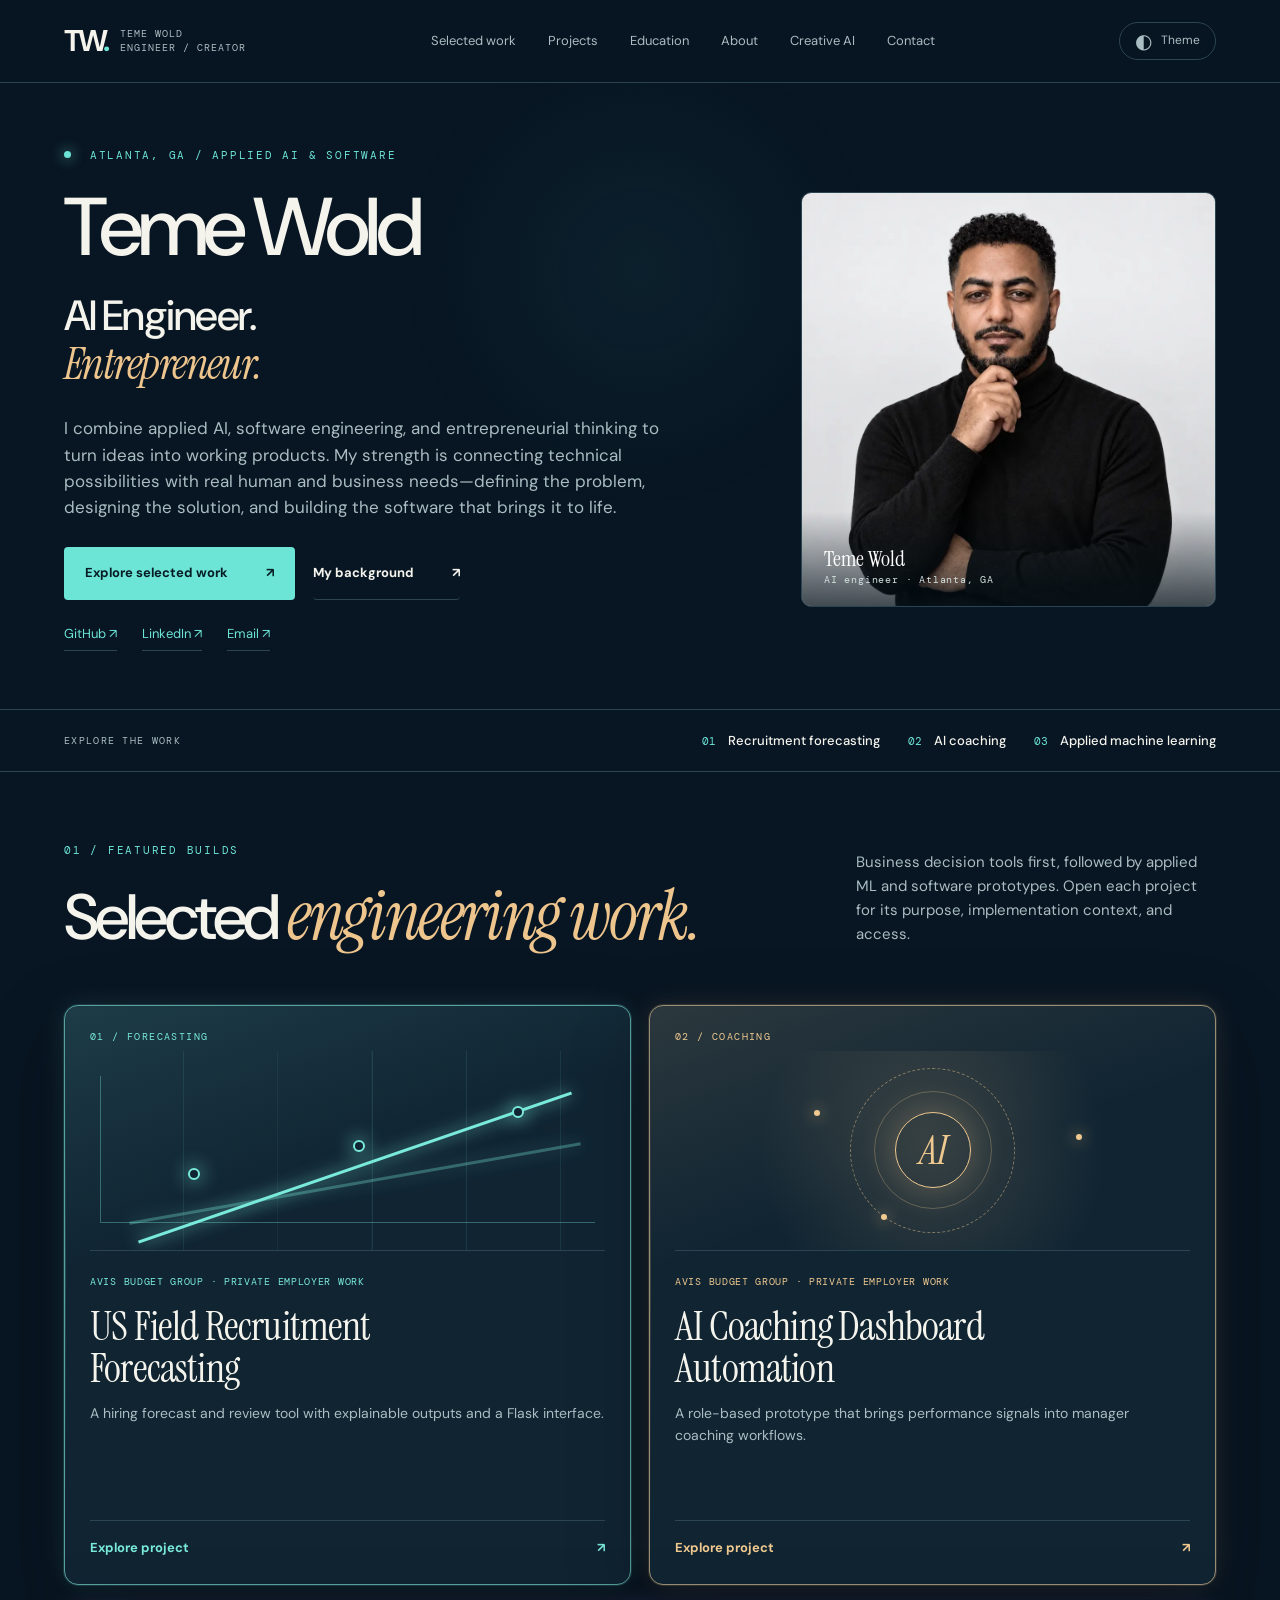
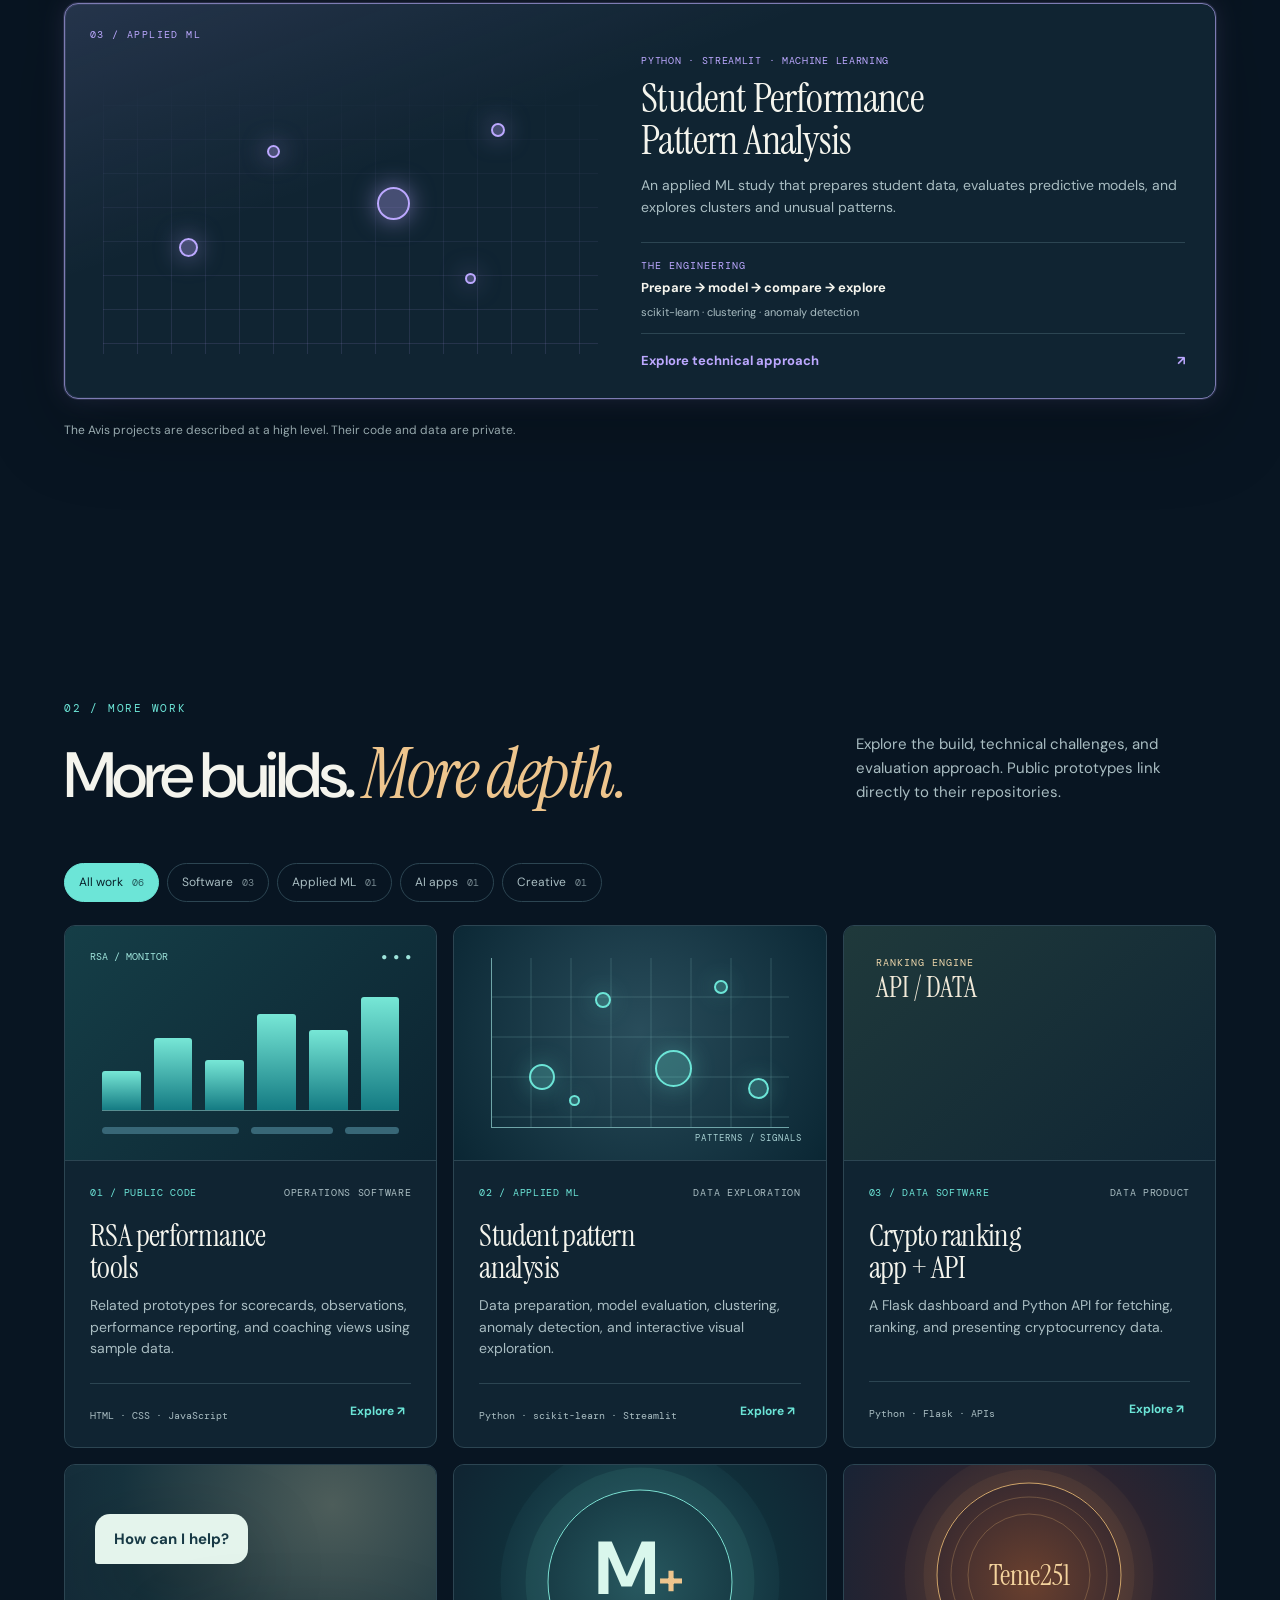
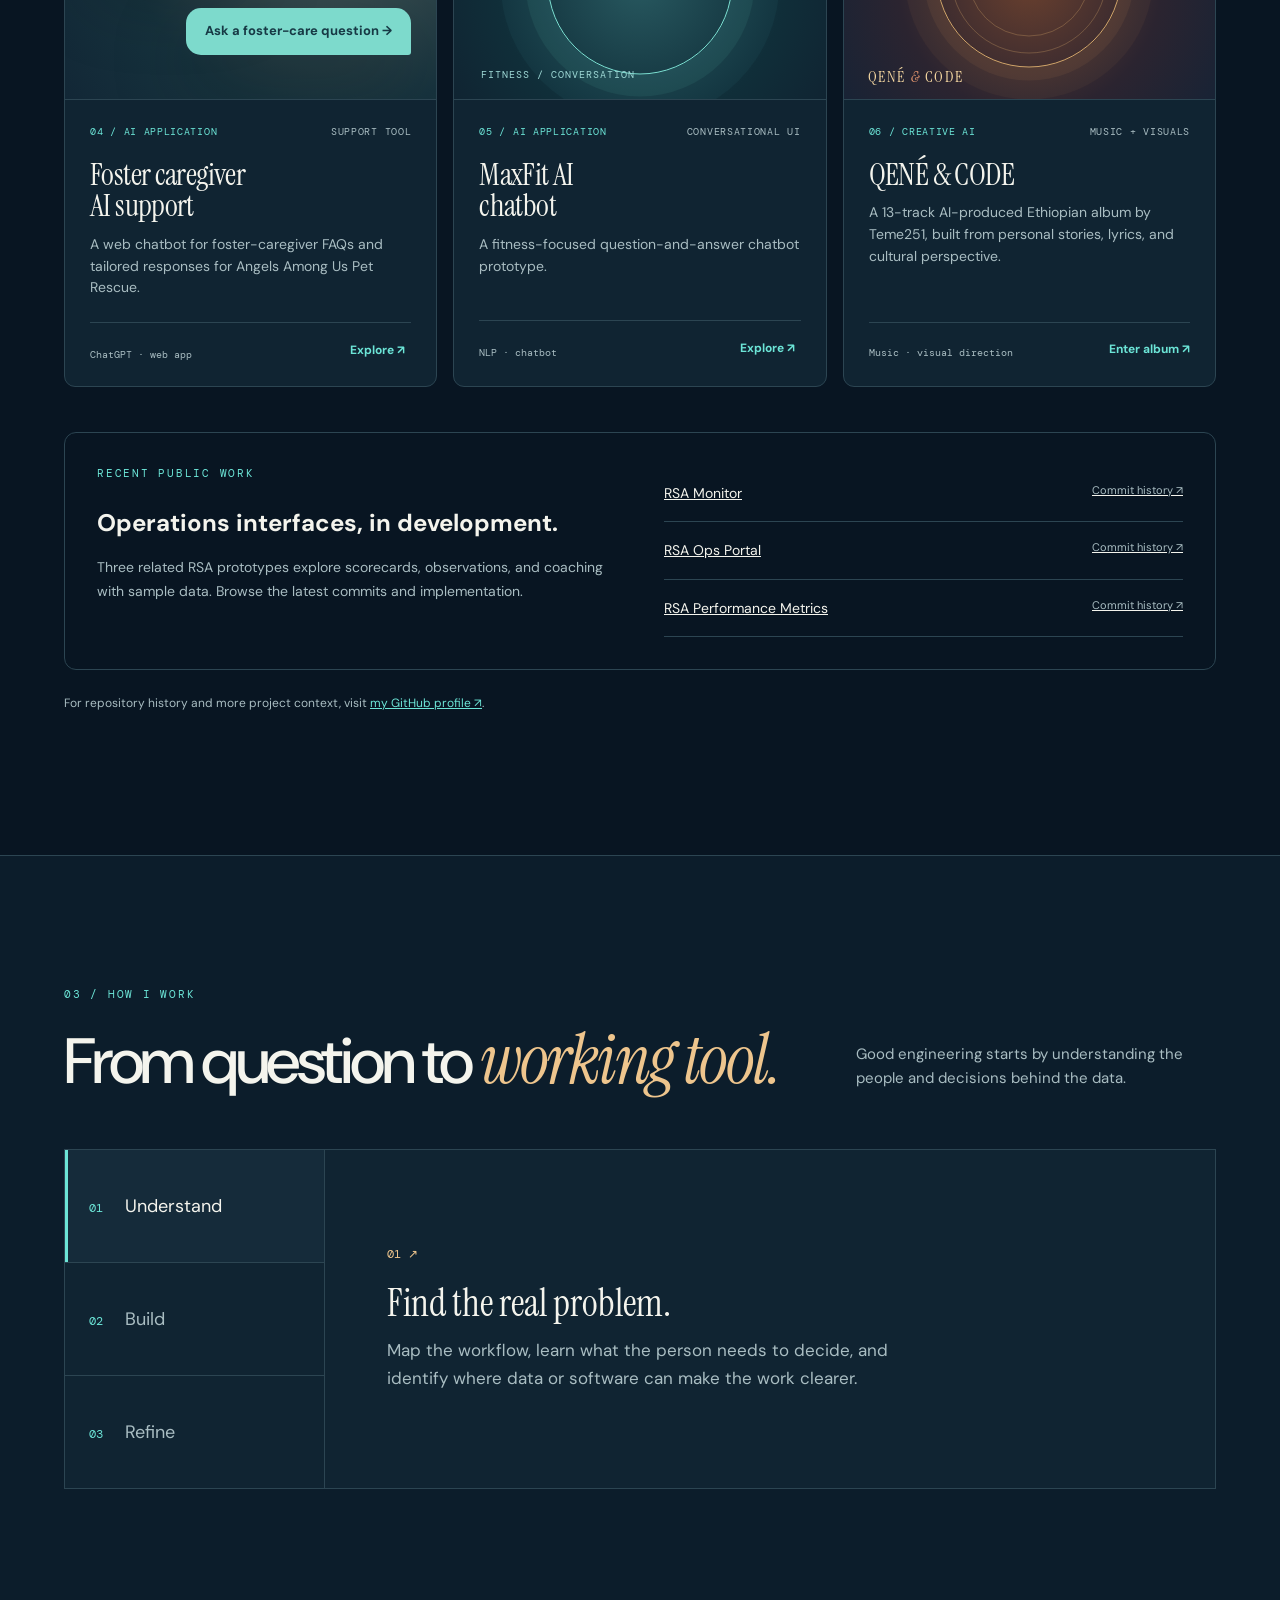
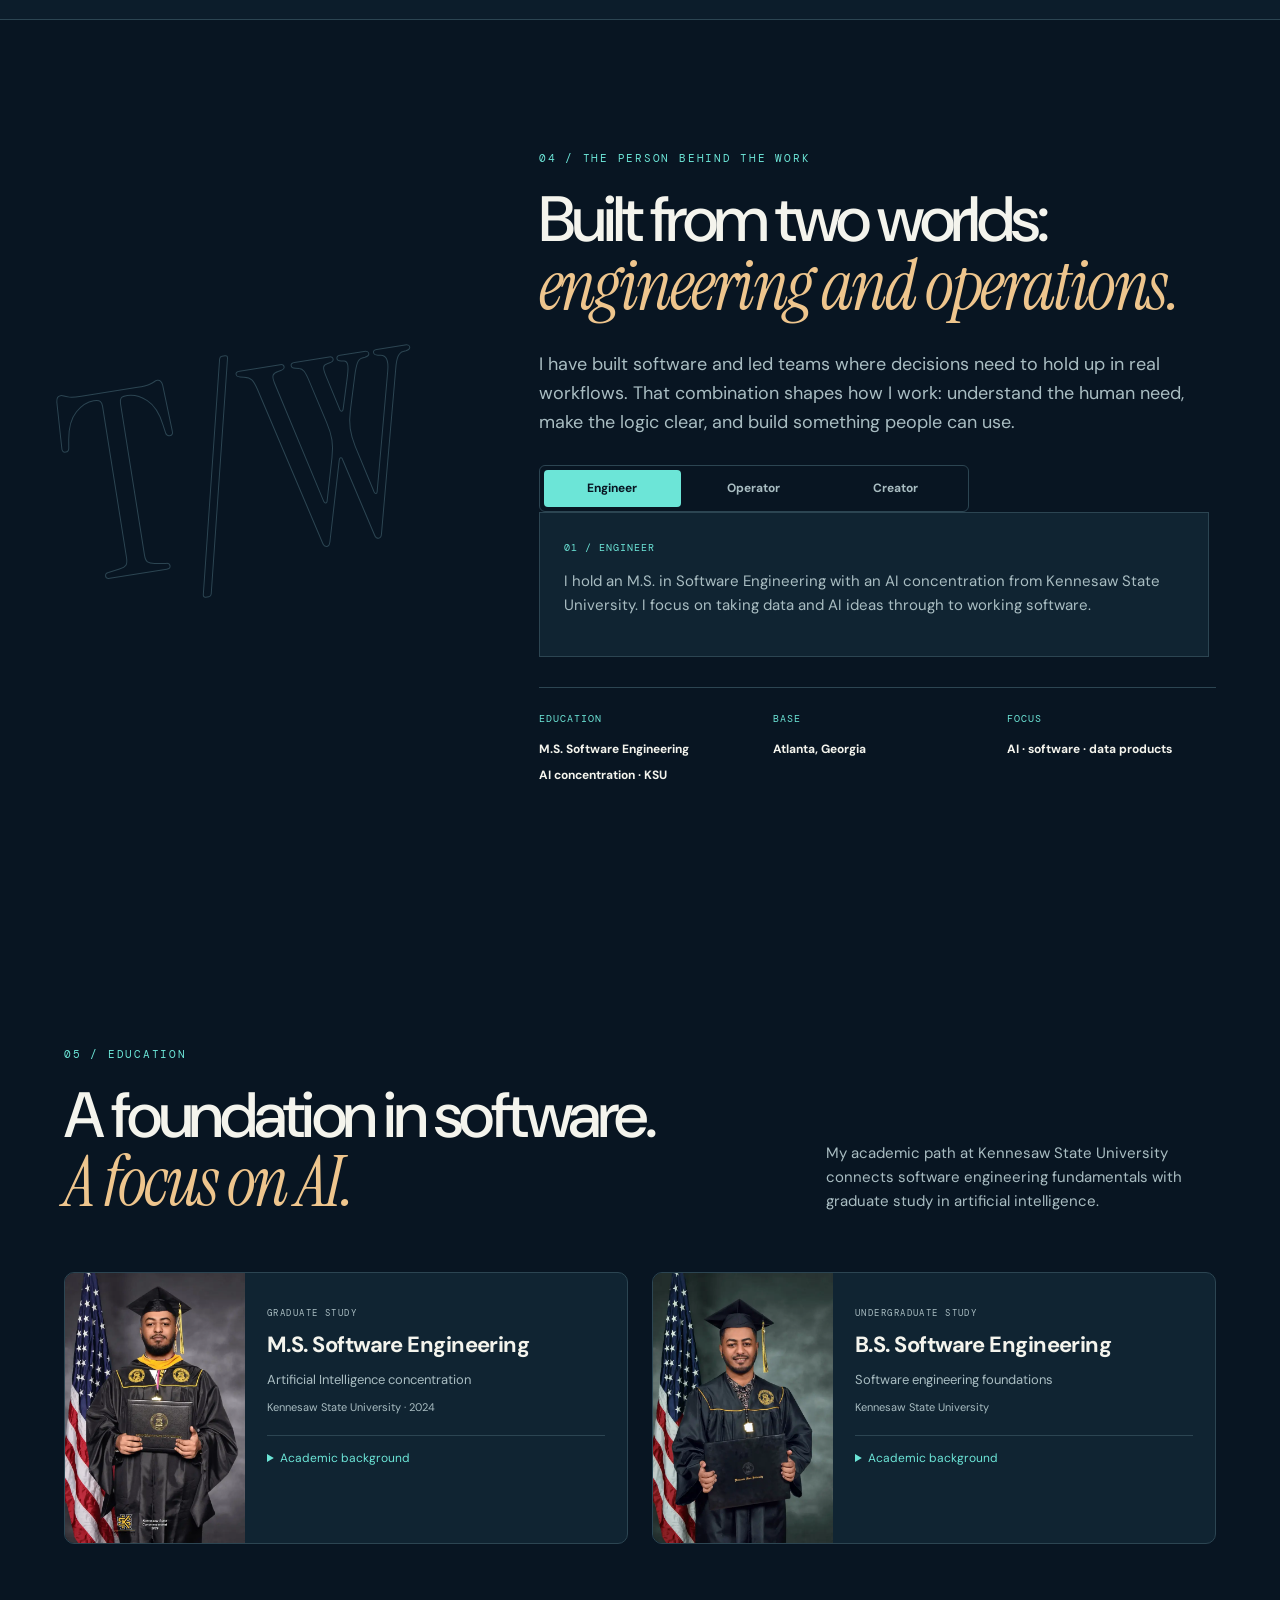
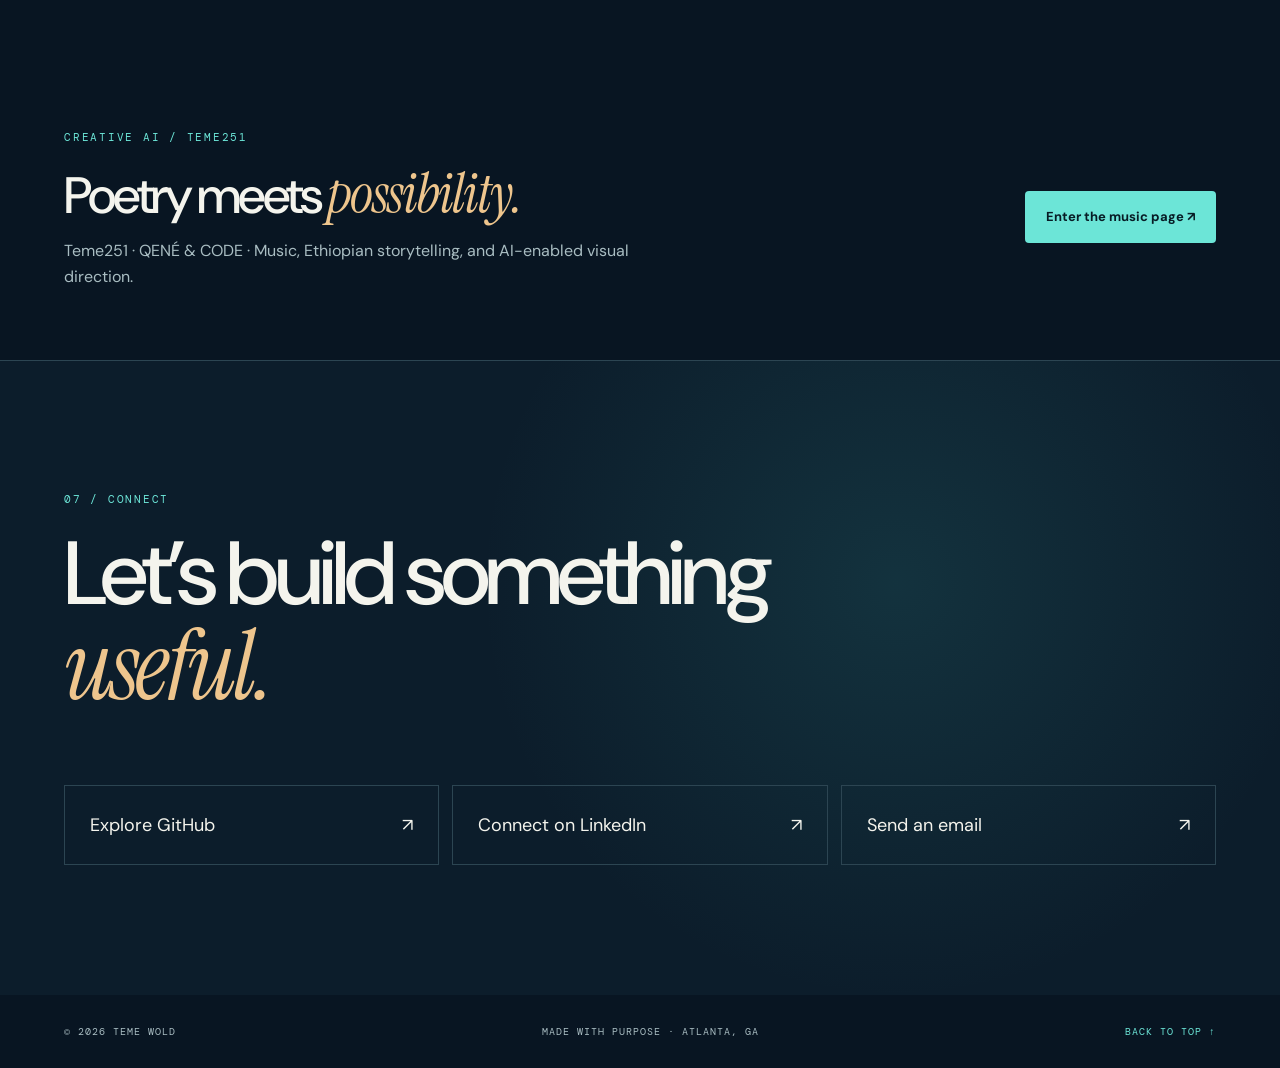
==== commit a3e03f0c: "Position Teme around AI engineering and entrepreneurship capabilities" ====
--- a/docs/index.html
+++ b/docs/index.html
@@ -4,7 +4,7 @@
   <meta charset="utf-8">
   <meta name="viewport" content="width=device-width, initial-scale=1">
   <meta name="theme-color" content="#081522">
-  <meta name="description" content="Teme Wold is an AI engineer building decision tools, applied ML, and software grounded in real operations. Explore flagship projects and public code.">
+  <meta name="description" content="Teme Wold is an AI engineer and entrepreneur combining applied AI, software engineering, and business insight to turn ideas into working products.">
   <meta property="og:image" content="https://teme251.github.io/teme251/assets/teme-portrait-color.webp">
   <title>Teme Wold — AI Engineer | Selected Work</title>
   <link rel="stylesheet" href="styles.css?v=9">
@@ -31,8 +31,8 @@
     <section class="hero" aria-labelledby="hero-title">
       <div class="hero-copy">
         <p class="eyebrow"><span class="live-dot"></span> ATLANTA, GA / APPLIED AI & SOFTWARE</p>
-        <h1 id="hero-title">Teme Wold<span class="hero-role">AI Engineer.<br><em>Software Builder.</em></span></h1>
-        <p class="hero-lede">I’m Teme, an AI engineer with a background in software, entrepreneurship, and operations leadership. I turn complex workflows into useful tools—from hiring forecasts and coaching interfaces to applied machine learning.</p>
+        <h1 id="hero-title">Teme Wold<span class="hero-role">AI Engineer.<br><em>Entrepreneur.</em></span></h1>
+        <p class="hero-lede">I combine applied AI, software engineering, and entrepreneurial thinking to turn ideas into working products. My strength is connecting technical possibilities with real human and business needs—defining the problem, designing the solution, and building the software that brings it to life.</p>
         <div class="hero-actions"><a class="button button-primary" href="#featured">Explore selected work <span aria-hidden="true">↗</span></a><a class="button button-text" href="#about">My background <span aria-hidden="true">↗</span></a></div>
         <div class="hero-links"><a href="https://github.com/teme251" target="_blank" rel="noopener noreferrer">GitHub ↗</a><a href="https://www.linkedin.com/in/teme251/" target="_blank" rel="noopener noreferrer">LinkedIn ↗</a><a href="mailto:pmtemesgen@icloud.com">Email ↗</a></div>
       </div>
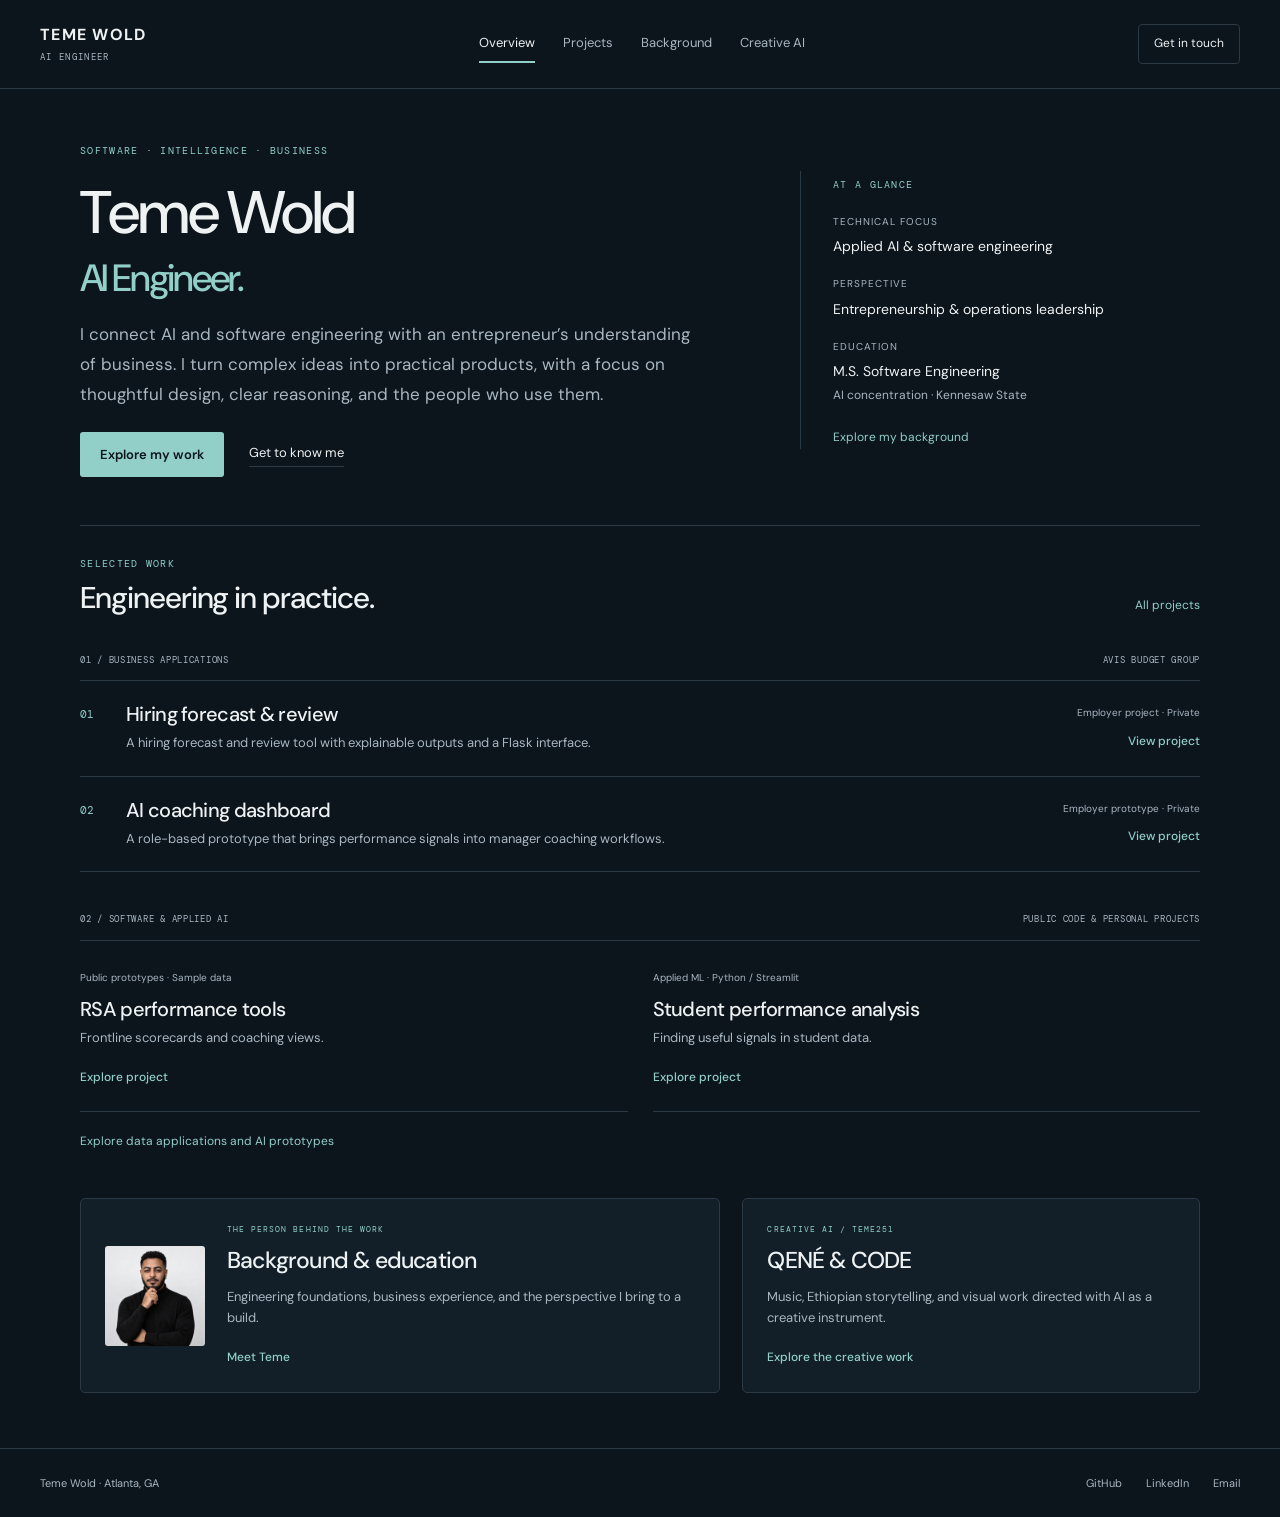
==== commit a7d25a78: "Restructure portfolio into concise overview, project pages and professional background" ====
--- a/docs/index.html
+++ b/docs/index.html
@@ -1,104 +1,3 @@
-<!doctype html>
-<html lang="en">
-<head>
-  <meta charset="utf-8">
-  <meta name="viewport" content="width=device-width, initial-scale=1">
-  <meta name="theme-color" content="#081522">
-  <meta name="description" content="Teme Wold is an AI engineer and entrepreneur combining applied AI, software engineering, and business insight to turn ideas into working products.">
-  <meta property="og:image" content="https://teme251.github.io/teme251/assets/teme-portrait-color.webp">
-  <title>Teme Wold — AI Engineer | Selected Work</title>
-  <link rel="stylesheet" href="styles.css?v=9">
-  <script src="app.js?v=9" defer></script>
-</head>
-<body>
-  <a class="skip-link" href="#featured">Skip to projects</a>
-  <div class="cursor-glow" aria-hidden="true"></div>
-  <header class="site-header">
-    <a class="brand" href="#top" aria-label="Teme Wold, back to top"><span class="brand-mark">TW<span class="brand-dot">.</span></span><span class="brand-caption">TEME WOLD<br>ENGINEER / CREATOR</span></a>
-    <button class="menu-toggle" type="button" aria-expanded="false" aria-controls="main-nav">Menu <span aria-hidden="true">＋</span></button>
-    <nav id="main-nav" class="nav" aria-label="Main navigation">
-      <a href="#featured">Selected work</a>
-      <a href="#work">Projects</a>
-      <a href="#education">Education</a>
-      <a href="#about">About</a>
-      <a href="music.html">Creative AI</a>
-      <a href="#contact">Contact</a>
-    </nav>
-    <button class="theme-toggle" type="button" aria-label="Switch color theme" aria-pressed="false"><span class="theme-icon" aria-hidden="true">◐</span><span class="toggle-label">Theme</span></button>
-  </header>
-
-  <main id="top">
-    <section class="hero" aria-labelledby="hero-title">
-      <div class="hero-copy">
-        <p class="eyebrow"><span class="live-dot"></span> ATLANTA, GA / APPLIED AI & SOFTWARE</p>
-        <h1 id="hero-title">Teme Wold<span class="hero-role">AI Engineer.<br><em>Entrepreneur.</em></span></h1>
-        <p class="hero-lede">I combine applied AI, software engineering, and entrepreneurial thinking to turn ideas into working products. My strength is connecting technical possibilities with real human and business needs—defining the problem, designing the solution, and building the software that brings it to life.</p>
-        <div class="hero-actions"><a class="button button-primary" href="#featured">Explore selected work <span aria-hidden="true">↗</span></a><a class="button button-text" href="#about">My background <span aria-hidden="true">↗</span></a></div>
-        <div class="hero-links"><a href="https://github.com/teme251" target="_blank" rel="noopener noreferrer">GitHub ↗</a><a href="https://www.linkedin.com/in/teme251/" target="_blank" rel="noopener noreferrer">LinkedIn ↗</a><a href="mailto:pmtemesgen@icloud.com">Email ↗</a></div>
-      </div>
-      <div class="hero-visual">
-        <figure class="hero-portrait"><img src="assets/teme-portrait-color.webp" alt="Portrait of Teme Wold" width="1000" height="1000" fetchpriority="high"><figcaption><strong>Teme Wold</strong><span>AI engineer · Atlanta, GA</span></figcaption></figure>
-      </div>
-    </section>
-
-    <div class="work-index" aria-label="Jump to selected work"><span>EXPLORE THE WORK</span><a href="#case-forecast">01 <strong>Recruitment forecasting</strong></a><a href="#case-coaching">02 <strong>AI coaching</strong></a><a href="#case-student">03 <strong>Applied machine learning</strong></a></div>
-
-    <section id="featured" class="section featured-section" aria-labelledby="featured-title">
-      <div class="section-heading"><div><p class="eyebrow">01 / FEATURED BUILDS</p><h2 id="featured-title">Selected <em>engineering work.</em></h2></div><p>Business decision tools first, followed by applied ML and software prototypes. Open each project for its purpose, implementation context, and access.</p></div>
-      <div class="featured-grid">
-        <article class="featured-card feature-forecast" id="project-forecast">
-          <div class="featured-top"><span>01 / FORECASTING</span></div>
-          <div class="featured-art forecast-art" aria-hidden="true"><span class="art-axis"></span><span class="forecast-line line-one"></span><span class="forecast-line line-two"></span><span class="forecast-point point-one"></span><span class="forecast-point point-two"></span><span class="forecast-point point-three"></span></div>
-          <div class="featured-copy"><p class="featured-context">AVIS BUDGET GROUP · PRIVATE EMPLOYER WORK</p><h3>US Field Recruitment<br>Forecasting</h3><p>A hiring forecast and review tool with explainable outputs and a Flask interface.</p><button type="button" data-open="forecast" aria-label="Explore US Field Recruitment Forecasting">Explore project <span aria-hidden="true">↗</span></button></div>
-        </article>
-        <article class="featured-card feature-coaching" id="project-coaching">
-          <div class="featured-top"><span>02 / COACHING</span></div>
-          <div class="featured-art coaching-art" aria-hidden="true"><span class="coaching-ring ring-one"></span><span class="coaching-ring ring-two"></span><span class="coaching-center">AI</span><span class="coaching-tick tick-one"></span><span class="coaching-tick tick-two"></span><span class="coaching-tick tick-three"></span></div>
-          <div class="featured-copy"><p class="featured-context">AVIS BUDGET GROUP · PRIVATE EMPLOYER WORK</p><h3>AI Coaching Dashboard<br>Automation</h3><p>A role-based prototype that brings performance signals into manager coaching workflows.</p><button type="button" data-open="coaching" aria-label="Explore AI Coaching Dashboard Automation">Explore project <span aria-hidden="true">↗</span></button></div>
-        </article>
-        <article class="featured-card feature-student">
-          <div class="featured-top"><span>03 / APPLIED ML</span></div>
-          <div class="featured-art student-art" aria-hidden="true"><span class="student-grid"></span><span class="student-dot dot-one"></span><span class="student-dot dot-two"></span><span class="student-dot dot-three"></span><span class="student-dot dot-four"></span><span class="student-dot dot-five"></span></div>
-          <div class="featured-copy"><p class="featured-context">PYTHON · STREAMLIT · MACHINE LEARNING</p><h3>Student Performance<br>Pattern Analysis</h3><p>An applied ML study that prepares student data, evaluates predictive models, and explores clusters and unusual patterns.</p><div class="featured-depth"><span>THE ENGINEERING</span><strong>Prepare → model → compare → explore</strong><small>scikit-learn · clustering · anomaly detection</small></div><button type="button" data-open="student" aria-label="Explore Student Performance Pattern Analysis">Explore technical approach <span aria-hidden="true">↗</span></button></div>
-        </article>
-      </div>
-      <p class="featured-note">The Avis projects are described at a high level. Their code and data are private.</p>
-    </section>
-
-    <section id="work" class="section work-section" aria-labelledby="work-title">
-      <div class="section-heading"><div><p class="eyebrow">02 / MORE WORK</p><h2 id="work-title">More builds. <em>More depth.</em></h2></div><p>Explore the build, technical challenges, and evaluation approach. Public prototypes link directly to their repositories.</p></div>
-      <div class="filters" role="group" aria-label="Filter projects">
-        <button type="button" class="filter is-active" data-filter="all" aria-pressed="true">All work <span>06</span></button>
-        <button type="button" class="filter" data-filter="software" aria-pressed="false">Software <span>03</span></button>
-        <button type="button" class="filter" data-filter="ml" aria-pressed="false">Applied ML <span>01</span></button>
-        <button type="button" class="filter" data-filter="ai" aria-pressed="false">AI apps <span>01</span></button>
-        <button type="button" class="filter" data-filter="creative" aria-pressed="false">Creative <span>01</span></button>
-      </div>
-      <div class="project-grid" id="project-grid">
-        <article class="project-card card-rsa" id="project-rsa" data-category="software"><div class="card-visual visual-rsa" aria-hidden="true"><div class="dash-top"><span>RSA / MONITOR</span><span>● ● ●</span></div><div class="dash-bars"><i></i><i></i><i></i><i></i><i></i><i></i></div><div class="dash-row"><span></span><span></span><span></span></div></div><div class="card-body"><div class="card-meta"><span>01 / PUBLIC CODE</span><span>OPERATIONS SOFTWARE</span></div><h3>RSA performance<br>tools</h3><p>Related prototypes for scorecards, observations, performance reporting, and coaching views using sample data.</p><div class="card-bottom"><span>HTML · CSS · JavaScript</span><button type="button" class="card-open" data-open="rsa" aria-label="Explore RSA performance tools">Explore ↗</button></div></div></article>
-        <article class="project-card card-student" id="project-student" data-category="ml"><div class="card-visual visual-student" aria-hidden="true"><div class="scatter-axis"></div><span class="scatter s1"></span><span class="scatter s2"></span><span class="scatter s3"></span><span class="scatter s4"></span><span class="scatter s5"></span><span class="scatter s6"></span><div class="visual-label">PATTERNS / SIGNALS</div></div><div class="card-body"><div class="card-meta"><span>02 / APPLIED ML</span><span>DATA EXPLORATION</span></div><h3>Student pattern<br>analysis</h3><p>Data preparation, model evaluation, clustering, anomaly detection, and interactive visual exploration.</p><div class="card-bottom"><span>Python · scikit-learn · Streamlit</span><button type="button" class="card-open" data-open="student" aria-label="Explore student pattern analysis">Explore ↗</button></div></div></article>
-        <article class="project-card card-crypto" id="project-crypto" data-category="software"><div class="card-visual visual-crypto" aria-hidden="true"><svg viewBox="0 0 400 220"><path d="M0 173C46 176 60 97 103 123S163 188 202 96 280 149 318 62 371 108 400 28" /></svg><div class="crypto-index"><span>RANKING ENGINE</span><strong>API / DATA</strong></div></div><div class="card-body"><div class="card-meta"><span>03 / DATA SOFTWARE</span><span>DATA PRODUCT</span></div><h3>Crypto ranking<br>app + API</h3><p>A Flask dashboard and Python API for fetching, ranking, and presenting cryptocurrency data.</p><div class="card-bottom"><span>Python · Flask · APIs</span><button type="button" class="card-open" data-open="crypto" aria-label="Explore crypto ranking app and API">Explore ↗</button></div></div></article>
-        <article class="project-card card-foster" id="project-foster" data-category="ai"><div class="card-visual visual-foster" aria-hidden="true"><div class="chat-bubble bubble-a">How can I help?</div><div class="chat-bubble bubble-b">Ask a foster-care question →</div></div><div class="card-body"><div class="card-meta"><span>04 / AI APPLICATION</span><span>SUPPORT TOOL</span></div><h3>Foster caregiver<br>AI support</h3><p>A web chatbot for foster-caregiver FAQs and tailored responses for Angels Among Us Pet Rescue.</p><div class="card-bottom"><span>ChatGPT · web app</span><button type="button" class="card-open" data-open="foster" aria-label="Explore foster caregiver AI support">Explore ↗</button></div></div></article>
-        <article class="project-card card-maxfit" id="project-maxfit" data-category="software"><div class="card-visual visual-maxfit" aria-hidden="true"><div class="pulse-ring"></div><div class="pulse-heart">M<span>+</span></div><span class="fit-label">FITNESS / CONVERSATION</span></div><div class="card-body"><div class="card-meta"><span>05 / AI APPLICATION</span><span>CONVERSATIONAL UI</span></div><h3>MaxFit AI<br>chatbot</h3><p>A fitness-focused question-and-answer chatbot prototype.</p><div class="card-bottom"><span>NLP · chatbot</span><button type="button" class="card-open" data-open="maxfit" aria-label="Explore MaxFit AI chatbot">Explore ↗</button></div></div></article>
-        <article class="project-card card-qene" id="project-qene" data-category="creative"><div class="card-visual visual-qene" aria-hidden="true"><div class="record"><div class="record-center">Teme251</div></div><span class="qene-mark">QENÉ <i>&</i> CODE</span></div><div class="card-body"><div class="card-meta"><span>06 / CREATIVE AI</span><span>MUSIC + VISUALS</span></div><h3>QENÉ & CODE</h3><p>A 13-track AI-produced Ethiopian album by Teme251, built from personal stories, lyrics, and cultural perspective.</p><div class="card-bottom"><span>Music · visual direction</span><a class="card-open" href="music.html" aria-label="Explore QENÉ and CODE album">Enter album ↗</a></div></div></article>
-      </div>
-<div class="recent-work"><div><p class="eyebrow">RECENT PUBLIC WORK</p><h3>Operations interfaces, in development.</h3><p>Three related RSA prototypes explore scorecards, observations, and coaching with sample data. Browse the latest commits and implementation.</p></div><div class="recent-links"><a href="https://github.com/teme251/rsa-monitor/commits" target="_blank" rel="noopener noreferrer">RSA Monitor <span>Commit history ↗</span></a><a href="https://github.com/teme251/rsa-ops-portal-v3/commits" target="_blank" rel="noopener noreferrer">RSA Ops Portal <span>Commit history ↗</span></a><a href="https://github.com/teme251/RSA-PMS-v3/commits" target="_blank" rel="noopener noreferrer">RSA Performance Metrics <span>Commit history ↗</span></a></div></div>
-      <p class="work-note">For repository history and more project context, visit <a href="https://github.com/teme251" target="_blank" rel="noopener noreferrer">my GitHub profile ↗</a>.</p>
-    </section>
-
-    <section id="method" class="section method-section" aria-labelledby="method-title"><div class="section-heading"><div><p class="eyebrow">03 / HOW I WORK</p><h2 id="method-title">From question to <em>working tool.</em></h2></div><p>Good engineering starts by understanding the people and decisions behind the data.</p></div><div class="method-panel"><div class="method-tabs" role="tablist" aria-label="Working method"><button role="tab" id="tab-1" aria-controls="panel-1" aria-selected="true" class="method-tab is-active" data-step="0"><span>01</span> Understand</button><button role="tab" id="tab-2" aria-controls="panel-2" aria-selected="false" class="method-tab" data-step="1"><span>02</span> Build</button><button role="tab" id="tab-3" aria-controls="panel-3" aria-selected="false" class="method-tab" data-step="2"><span>03</span> Refine</button></div><div class="method-content" id="panel-1" role="tabpanel" aria-labelledby="tab-1"><span class="method-glyph" aria-hidden="true">01 ↗</span><h3>Find the real problem.</h3><p>Map the workflow, learn what the person needs to decide, and identify where data or software can make the work clearer.</p></div></div></section>
-
-    <section id="about" class="section about-section" aria-labelledby="about-title"><div class="about-number" aria-hidden="true">T/W</div><div><p class="eyebrow">04 / THE PERSON BEHIND THE WORK</p><h2 id="about-title">Built from two worlds:<br><em>engineering and operations.</em></h2><p>I have built software and led teams where decisions need to hold up in real workflows. That combination shapes how I work: understand the human need, make the logic clear, and build something people can use.</p><div class="about-selector" role="tablist" aria-label="More about Teme"><button type="button" role="tab" id="about-tab-engineer" aria-controls="about-panel" aria-selected="true" class="is-active" data-about="engineer">Engineer</button><button type="button" role="tab" id="about-tab-operator" aria-controls="about-panel" aria-selected="false" data-about="operator">Operator</button><button type="button" role="tab" id="about-tab-creator" aria-controls="about-panel" aria-selected="false" data-about="creator">Creator</button></div><div class="about-panel" id="about-panel" role="tabpanel" aria-labelledby="about-tab-engineer"><span id="about-panel-index">01 / ENGINEER</span><p id="about-panel-text">I hold an M.S. in Software Engineering with an AI concentration from Kennesaw State University. I focus on taking data and AI ideas through to working software.</p></div><div class="about-facts"><div><span>EDUCATION</span><strong>M.S. Software Engineering<br>AI concentration · KSU</strong></div><div><span>BASE</span><strong>Atlanta, Georgia</strong></div><div><span>FOCUS</span><strong>AI · software · data products</strong></div></div></div></section>
-
-    <section id="education" class="section education-section" aria-labelledby="education-title"><div class="section-heading"><div><p class="eyebrow">05 / EDUCATION</p><h2 id="education-title">A foundation in software.<br><em>A focus on AI.</em></h2></div><p>My academic path at Kennesaw State University connects software engineering fundamentals with graduate study in artificial intelligence.</p></div><div class="education-grid"><article class="education-card"><img src="assets/teme-masters.webp" alt="Teme at his 2024 Kennesaw State University master’s commencement" width="640" height="960" loading="lazy"><div><p class="eyebrow">GRADUATE STUDY</p><h3>M.S. Software Engineering</h3><p>Artificial Intelligence concentration</p><span>Kennesaw State University · 2024</span><details><summary>Academic background</summary><p>Graduate study focused on software engineering with an AI concentration, supporting my work across applied machine learning and AI applications.</p></details></div></article><article class="education-card"><img src="assets/teme-bachelors.webp" alt="Teme at his Kennesaw State University bachelor’s commencement" width="640" height="960" loading="lazy"><div><p class="eyebrow">UNDERGRADUATE STUDY</p><h3>B.S. Software Engineering</h3><p>Software engineering foundations</p><span>Kennesaw State University</span><details><summary>Academic background</summary><p>A foundation in software development and engineering that I bring to practical applications, data products, and usable interfaces.</p></details></div></article></div></section>
-
-    <section id="qene" class="section music-gateway" aria-labelledby="qene-title"><div><p class="eyebrow">CREATIVE AI / TEME251</p><h2 id="qene-title">Poetry meets <em>possibility.</em></h2><p>Teme251 · QENÉ & CODE · Music, Ethiopian storytelling, and AI-enabled visual direction.</p></div><a class="button button-primary" href="music.html">Enter the music page ↗</a></section>
-
-    <section id="contact" class="section contact-section" aria-labelledby="contact-title"><p class="eyebrow">07 / CONNECT</p><h2 id="contact-title">Let’s build something<br><em>useful.</em></h2><div class="contact-links"><a href="https://github.com/teme251" target="_blank" rel="noopener noreferrer">Explore GitHub <span>↗</span></a><a href="https://www.linkedin.com/in/teme251/" target="_blank" rel="noopener noreferrer">Connect on LinkedIn <span>↗</span></a><a href="mailto:pmtemesgen@icloud.com">Send an email <span>↗</span></a></div></section>
-  </main>
-
-  <footer><span>© <span id="year">2026</span> TEME WOLD</span><span>MADE WITH PURPOSE · ATLANTA, GA</span><a href="#top">BACK TO TOP ↑</a></footer>
-
-  <dialog class="project-dialog" id="project-dialog" aria-labelledby="dialog-title"><button class="dialog-close" type="button" aria-label="Close project details">×</button><div class="dialog-content"><p class="eyebrow" id="dialog-kicker"></p><h2 id="dialog-title"></h2><p class="dialog-summary" id="dialog-summary"></p><div class="dialog-grid"><div><span class="dialog-label" id="dialog-build-label">THE BUILD</span><p id="dialog-build"></p></div><div><span class="dialog-label">STATUS & ACCESS</span><p id="dialog-status"></p></div></div><div class="dialog-depth" id="dialog-depth" hidden><div><span class="dialog-label">TECHNICAL APPROACH</span><p id="dialog-approach"></p></div><div><span class="dialog-label">THE HARD PART</span><p id="dialog-challenge"></p></div><div><span class="dialog-label">HOW TO EVALUATE IT</span><p id="dialog-evaluation"></p></div></div><div class="dialog-links" id="dialog-links"></div><div class="project-share"><a id="project-permalink" href="#featured">Direct project link ↗</a><button id="copy-project-link" type="button">Copy link</button><span id="copy-status" role="status"></span></div></div></dialog>
-</body>
-</html>
+<!doctype html><html lang="en"><head><meta charset="utf-8"><meta name="viewport" content="width=device-width,initial-scale=1"><meta name="theme-color" content="#0c141c"><title>AI Engineer | Teme Wold</title><meta name="description" content="Teme Wold, AI engineer. Explore selected engineering work, applied AI, software projects, and professional background."><meta property="og:title" content="AI Engineer | Teme Wold"><meta property="og:image" content="https://teme251.github.io/teme251/assets/teme-portrait-color.webp"><link rel="stylesheet" href="portfolio.css?v=1"><script src="portfolio.js?v=1" defer></script></head><body><a class="skip" href="#main">Skip to content</a><header><a class="brand" href="index.html">TEME WOLD<span>AI ENGINEER</span></a><nav aria-label="Main navigation"><a href="index.html" aria-current="page">Overview</a><a href="projects.html">Projects</a><a href="background.html">Background</a><a href="music.html">Creative AI</a></nav><a class="contact-nav" href="mailto:pmtemesgen@icloud.com">Get in touch</a></header><main id="main"><section class="intro"><div><p class="eyebrow">SOFTWARE · INTELLIGENCE · BUSINESS</p><h1>Teme Wold<span>AI Engineer.</span></h1><p class="intro-text">I connect AI and software engineering with an entrepreneur’s understanding of business. I turn complex ideas into practical products, with a focus on thoughtful design, clear reasoning, and the people who use them.</p><div class="actions"><a class="button" href="projects.html">Explore my work</a><a class="text-link" href="background.html">Get to know me</a></div></div><aside class="profile-summary"><span class="eyebrow">AT A GLANCE</span><dl><div><dt>Technical focus</dt><dd>Applied AI & software engineering</dd></div><div><dt>Perspective</dt><dd>Entrepreneurship & operations leadership</dd></div><div><dt>Education</dt><dd>M.S. Software Engineering<br><small>AI concentration · Kennesaw State</small></dd></div></dl><a href="background.html">Explore my background</a></aside></section>
+<section class="selected" id="featured"><div class="section-head"><div><p class="eyebrow">SELECTED WORK</p><h2>Engineering in practice.</h2></div><a href="projects.html">All projects</a></div><div class="group-label"><span>01 / BUSINESS APPLICATIONS</span><span>AVIS BUDGET GROUP</span></div><a class="project-row" href="project-forecast.html"><span class="row-number">01</span><div><h3>Hiring forecast &amp; review</h3><p>A hiring forecast and review tool with explainable outputs and a Flask interface.</p></div><div class="row-end"><span>Employer project · Private</span><strong>View project</strong></div></a><a class="project-row" href="project-coaching.html"><span class="row-number">02</span><div><h3>AI coaching dashboard</h3><p>A role-based prototype that brings performance signals into manager coaching workflows.</p></div><div class="row-end"><span>Employer prototype · Private</span><strong>View project</strong></div></a><div class="group-label second"><span>02 / SOFTWARE & APPLIED AI</span><span>PUBLIC CODE & PERSONAL PROJECTS</span></div><div class="compact-projects"><a href="project-rsa.html"><span>Public prototypes · Sample data</span><h3>RSA performance tools</h3><p>Frontline scorecards and coaching views.</p><strong>Explore project</strong></a><a href="project-student.html"><span>Applied ML · Python / Streamlit</span><h3>Student performance analysis</h3><p>Finding useful signals in student data.</p><strong>Explore project</strong></a></div><a class="more-link" href="projects.html#software">Explore data applications and AI prototypes</a></section>
+<section class="pathways" aria-label="Explore the portfolio"><a class="background-preview" href="background.html"><img src="assets/teme-portrait-color.webp" width="1000" height="1000" alt="Teme Wold" loading="lazy"><div><span class="eyebrow">THE PERSON BEHIND THE WORK</span><h2>Background & education</h2><p>Engineering foundations, business experience, and the perspective I bring to a build.</p><strong>Meet Teme</strong></div></a><a class="creative-preview" href="music.html"><span class="eyebrow">CREATIVE AI / TEME251</span><h2>QENÉ & CODE</h2><p>Music, Ethiopian storytelling, and visual work directed with AI as a creative instrument.</p><strong>Explore the creative work</strong></a></section></main><footer><span>Teme Wold · Atlanta, GA</span><div><a href="https://github.com/teme251" target="_blank" rel="noopener noreferrer">GitHub</a><a href="https://www.linkedin.com/in/teme251/" target="_blank" rel="noopener noreferrer">LinkedIn</a><a href="mailto:pmtemesgen@icloud.com">Email</a></div></footer></body></html>
--- a/docs/portfolio.css
+++ b/docs/portfolio.css
@@ -0,0 +1,5 @@
+@import url('https://fonts.googleapis.com/css2?family=DM+Sans:wght@400;500;600;700&family=DM+Mono:wght@400;500&display=swap');
+:root{--bg:#0c141c;--panel:#121f29;--line:#2a3944;--text:#eff2f3;--muted:#a9b7c1;--accent:#91cfc8;color-scheme:dark}*{box-sizing:border-box}body{margin:0;background:var(--bg);color:var(--text);font:15px/1.65 'DM Sans',sans-serif}a{color:inherit;text-decoration:none}button{font:inherit;cursor:pointer}a:focus-visible,button:focus-visible,summary:focus-visible{outline:2px solid var(--accent);outline-offset:6px}header{max-width:1280px;margin:auto;display:flex;align-items:center;justify-content:space-between;padding:24px 40px;border-bottom:1px solid var(--line);gap:35px}.brand{font-size:16px;font-weight:700;letter-spacing:.08em;line-height:1.3}.brand span{display:block;color:var(--muted);font:9px 'DM Mono',monospace;letter-spacing:.15em;margin-top:5px}nav{display:flex;gap:28px;font-size:13px}nav a{color:var(--muted);padding:7px 0}nav a[aria-current]{color:var(--text);border-bottom:2px solid var(--accent)}a:hover{color:var(--accent)}.contact-nav{font-size:12px;padding:9px 15px;border:1px solid var(--line);border-radius:4px}main{max-width:1200px;margin:auto;padding:0 40px}h1,h2,h3,p{margin-top:0}h1,h2,h3{font-weight:500;letter-spacing:-.035em;line-height:1.15}h1{font-size:clamp(40px,5vw,64px);margin-bottom:22px}h2{font-size:30px;margin-bottom:0}h3{font-size:20px;margin-bottom:10px}p{color:var(--muted)}.eyebrow{font:10px/1.5 'DM Mono',monospace;letter-spacing:.13em;color:var(--accent);margin-bottom:20px}.intro{display:grid;grid-template-columns:1.6fr 1fr;gap:80px;padding:54px 0 48px;align-items:center}.intro h1{font-size:60px;margin-bottom:20px}.intro h1 span{display:block;color:var(--accent);font-size:38px;margin-top:10px}.intro-text{font-size:17px;line-height:1.75;max-width:630px;margin-bottom:22px}.actions{display:flex;align-items:center;gap:25px;flex-wrap:wrap;font-size:13px}.button{background:var(--accent);color:var(--bg);padding:12px 20px;border-radius:3px;font-weight:600}.button:hover{background:#b6e5e0;color:var(--bg)}.text-link{border-bottom:1px solid var(--line);padding-bottom:3px}.profile-summary{border-left:1px solid var(--line);padding-left:32px}.profile-summary dl{margin:18px 0}.profile-summary dl div{margin-bottom:18px}.profile-summary dt{font-size:10px;text-transform:uppercase;letter-spacing:.1em;color:var(--muted);margin-bottom:5px}.profile-summary dd{margin:0;font-size:14px}.profile-summary small{font-size:12px;color:var(--muted)}.profile-summary>a{font-size:12px;color:var(--accent)}.selected{padding:30px 0 45px;border-top:1px solid var(--line)}.section-head{display:flex;justify-content:space-between;align-items:end;gap:25px;margin-bottom:25px}.section-head .eyebrow{margin-bottom:10px}.section-head>a{font-size:12px;color:var(--accent)}.group-label{display:flex;justify-content:space-between;gap:16px;font:9px/1.5 'DM Mono',monospace;letter-spacing:.08em;color:var(--muted);padding:13px 0;border-bottom:1px solid var(--line)}.group-label.second{margin-top:28px}.project-row{display:grid;grid-template-columns:26px 1fr 210px;align-items:center;gap:20px;padding:22px 0;border-bottom:1px solid var(--line);transition:background .18s}.project-row:hover{background:#ffffff03;color:var(--text)}.project-row:hover h3{color:var(--accent)}.row-number{font:11px 'DM Mono',monospace;color:var(--accent);align-self:start;margin-top:4px}.project-row h3{font-size:20px;margin-bottom:6px}.project-row p{font-size:13px;margin:0;max-width:640px}.row-end{text-align:right;display:flex;flex-direction:column;gap:10px}.row-end span{font-size:10px;color:var(--muted)}.row-end strong{font-size:12px;font-weight:500;color:var(--accent)}.compact-projects{display:grid;grid-template-columns:1fr 1fr;gap:25px}.compact-projects>a{padding:23px 0;border-bottom:1px solid var(--line)}.compact-projects span{font-size:10px;color:var(--muted)}.compact-projects h3{margin:10px 0 6px}.compact-projects p{font-size:13px;margin-bottom:15px}.compact-projects strong,.pathways strong{font-size:12px;font-weight:500;color:var(--accent)}.more-link{display:inline-block;font-size:12px;color:var(--accent);margin-top:20px}.pathways{display:grid;grid-template-columns:1.4fr 1fr;gap:22px;margin-bottom:55px}.pathways>a{border:1px solid var(--line);padding:24px;border-radius:5px;background:var(--panel)}.pathways>a:hover{border-color:var(--accent);color:var(--text)}.background-preview{display:grid;grid-template-columns:100px 1fr;gap:22px;align-items:center}.background-preview img{width:100%;height:auto;border-radius:3px}.pathways .eyebrow{font-size:8px;display:block;margin-bottom:12px}.pathways h2{font-size:23px;margin-bottom:12px}.pathways p{font-size:13px;margin-bottom:15px}footer{max-width:1280px;margin:auto;padding:25px 40px;border-top:1px solid var(--line);display:flex;justify-content:space-between;gap:25px;font-size:11px;color:var(--muted)}footer div{display:flex;gap:24px}.page-intro,.case-intro{padding:55px 0 30px}.page-intro>p:last-child{max-width:720px;font-size:17px}.filters{display:flex;flex-wrap:wrap;gap:10px;margin-bottom:25px}.filters button,.share-button{border:1px solid var(--line);background:transparent;color:var(--muted);padding:9px 16px;border-radius:4px;font-size:12px}.filters button.active{background:var(--accent);color:var(--bg);border-color:var(--accent)}[hidden]{display:none!important}.project-group{margin:15px 0 45px}.note{font-size:12px;margin-top:15px}.directory-end{border-top:1px solid var(--line);padding:25px 0 45px;display:flex;justify-content:space-between;align-items:center;gap:25px;font-size:13px}.directory-end p{margin:0}.directory-end a{color:var(--accent)}.back-link{font-size:12px;color:var(--muted);display:inline-block;margin-bottom:35px}.case-intro h1{max-width:880px;font-size:clamp(36px,4.7vw,60px)}.case-lede{max-width:850px;font-size:21px;line-height:1.65}.case-layout{display:grid;grid-template-columns:1.8fr 1fr;gap:70px;padding:15px 0 55px}.case-content h2{font-size:24px;margin:0 0 15px}.case-content>p{margin-bottom:35px}.case-content details{border-top:1px solid var(--line);padding-top:22px}.case-content summary{font-size:20px;cursor:pointer}.case-content details p{margin-top:18px}.case-aside{align-self:start;padding:25px;background:var(--panel);border:1px solid var(--line);border-radius:5px}.case-aside h2{font-size:18px;margin-bottom:15px}.case-aside p{font-size:13px}.case-links{display:flex;flex-direction:column;gap:13px;margin:22px 0}.case-links a{font-size:13px;color:var(--accent);border-bottom:1px solid var(--line);padding-bottom:10px}.share-button{color:var(--text);font-size:11px}.share-status:empty{display:none}.bio{display:grid;grid-template-columns:1.55fr 1fr;gap:65px;align-items:center;padding:60px 0}.bio h1{font-size:45px}.bio figure{margin:0}.bio img{width:100%;height:auto;border-radius:6px}.bio figcaption{font-size:11px;color:var(--muted);padding-top:10px}.bio>div>p:not(.eyebrow){font-size:16px}.capabilities,.education{padding:40px 0;border-top:1px solid var(--line)}.three-col{display:grid;grid-template-columns:repeat(3,1fr);gap:30px}.three-col article{padding:15px 0}.three-col span{font:10px 'DM Mono',monospace;color:var(--accent)}.three-col h3{margin:18px 0 12px;font-size:20px}.three-col p{font-size:14px;margin:0}.education-grid{display:grid;grid-template-columns:1fr 1fr;gap:25px}.education-grid article{display:grid;grid-template-columns:140px 1fr;background:var(--panel);border:1px solid var(--line);border-radius:5px;overflow:hidden;align-items:center}.education-grid img{width:100%;height:auto}.education-grid article>div{padding:20px}.education-grid .eyebrow{font-size:8px}.education-grid h3{font-size:20px;margin:12px 0}.education-grid p,.education-grid small{font-size:12px}.education-grid small{color:var(--muted)}.tools{padding:25px 0 40px}.tools>p:last-child{font-size:14px}.skip{position:absolute;left:20px;top:-100px;background:var(--accent);color:var(--bg);padding:12px;z-index:20}.skip:focus{top:10px}
+@media(max-width:900px){header{gap:20px;padding:20px 25px}nav{gap:18px}.contact-nav{display:none}main{padding:0 25px}.intro{gap:35px}.intro h1{font-size:50px}.intro h1 span{font-size:32px}.intro-text{font-size:15px}.profile-summary{padding-left:22px}.project-row{grid-template-columns:22px 1fr 160px}.row-end span{font-size:9px}.pathways{grid-template-columns:1fr 1fr}.background-preview{grid-template-columns:1fr}.background-preview img{width:70px}.bio{gap:35px}.bio h1{font-size:36px}.education-grid article{grid-template-columns:110px 1fr}.education-grid article>div{padding:15px}.education-grid h3{font-size:17px}.case-layout{gap:35px}}
+@media(max-width:640px){header{flex-wrap:wrap;gap:16px;padding:20px}nav{width:100%;justify-content:space-between;gap:12px;font-size:12px}main{padding:0 20px}.intro{grid-template-columns:1fr;padding:35px 0 30px;gap:25px}.intro h1{font-size:48px}.intro h1 span{font-size:31px}.profile-summary{padding:20px 0 0;border-left:0;border-top:1px solid var(--line)}.profile-summary dl{display:grid;grid-template-columns:1fr 1fr;gap:15px;margin:12px 0}.profile-summary dl div{margin:0}.profile-summary dl div:last-child{grid-column:1/-1}.profile-summary dd{font-size:12px}.profile-summary .eyebrow{display:none}.profile-summary>a{font-size:11px}.selected{padding-top:25px}h2{font-size:25px}.section-head{gap:16px}.group-label{font-size:8px}.group-label span:last-child{text-align:right;max-width:130px}.project-row{grid-template-columns:18px 1fr;gap:12px;padding:20px 0}.project-row h3{font-size:18px}.row-end{grid-column:2;text-align:left;flex-direction:row;justify-content:space-between;align-items:center;gap:15px}.compact-projects{grid-template-columns:1fr;gap:0}.compact-projects h3{font-size:19px}.pathways{grid-template-columns:1fr;gap:16px}.background-preview{grid-template-columns:70px 1fr;gap:18px}.pathways>a{padding:20px}.pathways h2{font-size:20px}.page-intro,.case-intro{padding:35px 0 20px}.page-intro h1{font-size:40px}.page-intro>p:last-child{font-size:15px}.case-layout{grid-template-columns:1fr;gap:25px}.case-lede{font-size:18px}.case-intro h1{font-size:38px}.case-content h2{font-size:22px}.directory-end{align-items:start;flex-direction:column;gap:15px}.bio{grid-template-columns:1fr;padding:35px 0;gap:30px}.bio h1{font-size:35px}.bio figure{max-width:300px}.three-col{grid-template-columns:1fr;gap:15px}.education-grid{grid-template-columns:1fr}.education-grid article{grid-template-columns:130px 1fr}.education-grid h3{font-size:19px}footer{padding:23px 20px;flex-wrap:wrap}.filters button{font-size:11px;padding:9px 12px}}
+@media(prefers-reduced-motion:reduce){*{transition:none!important}}
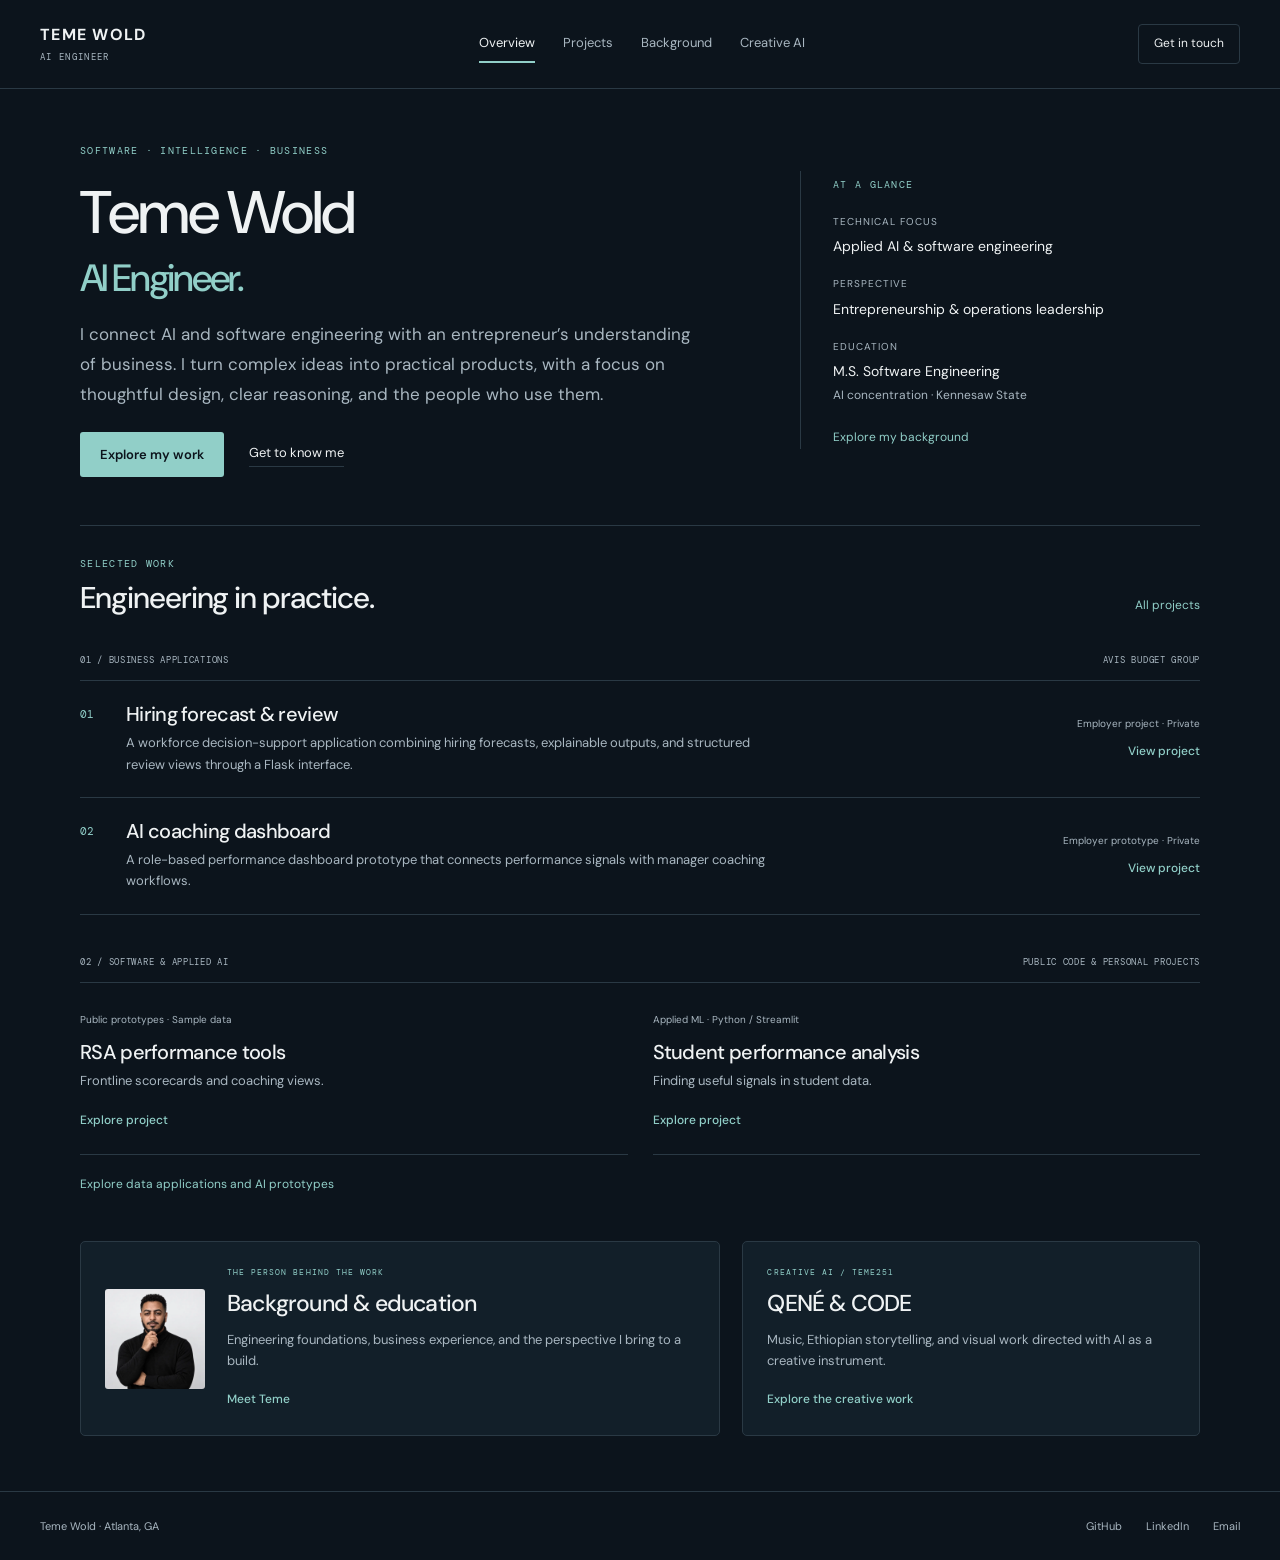
==== commit 407262cf: "Expand project narratives with technical structure, engineering considerations and verified technolo" ====
--- a/docs/index.html
+++ b/docs/index.html
@@ -1,3 +1,3 @@
-<!doctype html><html lang="en"><head><meta charset="utf-8"><meta name="viewport" content="width=device-width,initial-scale=1"><meta name="theme-color" content="#0c141c"><title>AI Engineer | Teme Wold</title><meta name="description" content="Teme Wold, AI engineer. Explore selected engineering work, applied AI, software projects, and professional background."><meta property="og:title" content="AI Engineer | Teme Wold"><meta property="og:image" content="https://teme251.github.io/teme251/assets/teme-portrait-color.webp"><link rel="stylesheet" href="portfolio.css?v=1"><script src="portfolio.js?v=1" defer></script></head><body><a class="skip" href="#main">Skip to content</a><header><a class="brand" href="index.html">TEME WOLD<span>AI ENGINEER</span></a><nav aria-label="Main navigation"><a href="index.html" aria-current="page">Overview</a><a href="projects.html">Projects</a><a href="background.html">Background</a><a href="music.html">Creative AI</a></nav><a class="contact-nav" href="mailto:pmtemesgen@icloud.com">Get in touch</a></header><main id="main"><section class="intro"><div><p class="eyebrow">SOFTWARE · INTELLIGENCE · BUSINESS</p><h1>Teme Wold<span>AI Engineer.</span></h1><p class="intro-text">I connect AI and software engineering with an entrepreneur’s understanding of business. I turn complex ideas into practical products, with a focus on thoughtful design, clear reasoning, and the people who use them.</p><div class="actions"><a class="button" href="projects.html">Explore my work</a><a class="text-link" href="background.html">Get to know me</a></div></div><aside class="profile-summary"><span class="eyebrow">AT A GLANCE</span><dl><div><dt>Technical focus</dt><dd>Applied AI & software engineering</dd></div><div><dt>Perspective</dt><dd>Entrepreneurship & operations leadership</dd></div><div><dt>Education</dt><dd>M.S. Software Engineering<br><small>AI concentration · Kennesaw State</small></dd></div></dl><a href="background.html">Explore my background</a></aside></section>
-<section class="selected" id="featured"><div class="section-head"><div><p class="eyebrow">SELECTED WORK</p><h2>Engineering in practice.</h2></div><a href="projects.html">All projects</a></div><div class="group-label"><span>01 / BUSINESS APPLICATIONS</span><span>AVIS BUDGET GROUP</span></div><a class="project-row" href="project-forecast.html"><span class="row-number">01</span><div><h3>Hiring forecast &amp; review</h3><p>A hiring forecast and review tool with explainable outputs and a Flask interface.</p></div><div class="row-end"><span>Employer project · Private</span><strong>View project</strong></div></a><a class="project-row" href="project-coaching.html"><span class="row-number">02</span><div><h3>AI coaching dashboard</h3><p>A role-based prototype that brings performance signals into manager coaching workflows.</p></div><div class="row-end"><span>Employer prototype · Private</span><strong>View project</strong></div></a><div class="group-label second"><span>02 / SOFTWARE & APPLIED AI</span><span>PUBLIC CODE & PERSONAL PROJECTS</span></div><div class="compact-projects"><a href="project-rsa.html"><span>Public prototypes · Sample data</span><h3>RSA performance tools</h3><p>Frontline scorecards and coaching views.</p><strong>Explore project</strong></a><a href="project-student.html"><span>Applied ML · Python / Streamlit</span><h3>Student performance analysis</h3><p>Finding useful signals in student data.</p><strong>Explore project</strong></a></div><a class="more-link" href="projects.html#software">Explore data applications and AI prototypes</a></section>
+<!doctype html><html lang="en"><head><meta charset="utf-8"><meta name="viewport" content="width=device-width,initial-scale=1"><meta name="theme-color" content="#0c141c"><title>AI Engineer | Teme Wold</title><meta name="description" content="Teme Wold, AI engineer. Explore selected engineering work, applied AI, software projects, and professional background."><meta property="og:title" content="AI Engineer | Teme Wold"><meta property="og:image" content="https://teme251.github.io/teme251/assets/teme-portrait-color.webp"><link rel="stylesheet" href="portfolio.css?v=2"><script src="portfolio.js?v=1" defer></script></head><body><a class="skip" href="#main">Skip to content</a><header><a class="brand" href="index.html">TEME WOLD<span>AI ENGINEER</span></a><nav aria-label="Main navigation"><a href="index.html" aria-current="page">Overview</a><a href="projects.html">Projects</a><a href="background.html">Background</a><a href="music.html">Creative AI</a></nav><a class="contact-nav" href="mailto:pmtemesgen@icloud.com">Get in touch</a></header><main id="main"><section class="intro"><div><p class="eyebrow">SOFTWARE · INTELLIGENCE · BUSINESS</p><h1>Teme Wold<span>AI Engineer.</span></h1><p class="intro-text">I connect AI and software engineering with an entrepreneur’s understanding of business. I turn complex ideas into practical products, with a focus on thoughtful design, clear reasoning, and the people who use them.</p><div class="actions"><a class="button" href="projects.html">Explore my work</a><a class="text-link" href="background.html">Get to know me</a></div></div><aside class="profile-summary"><span class="eyebrow">AT A GLANCE</span><dl><div><dt>Technical focus</dt><dd>Applied AI & software engineering</dd></div><div><dt>Perspective</dt><dd>Entrepreneurship & operations leadership</dd></div><div><dt>Education</dt><dd>M.S. Software Engineering<br><small>AI concentration · Kennesaw State</small></dd></div></dl><a href="background.html">Explore my background</a></aside></section>
+<section class="selected" id="featured"><div class="section-head"><div><p class="eyebrow">SELECTED WORK</p><h2>Engineering in practice.</h2></div><a href="projects.html">All projects</a></div><div class="group-label"><span>01 / BUSINESS APPLICATIONS</span><span>AVIS BUDGET GROUP</span></div><a class="project-row" href="project-forecast.html"><span class="row-number">01</span><div><h3>Hiring forecast &amp; review</h3><p>A workforce decision-support application combining hiring forecasts, explainable outputs, and structured review views through a Flask interface.</p></div><div class="row-end"><span>Employer project · Private</span><strong>View project</strong></div></a><a class="project-row" href="project-coaching.html"><span class="row-number">02</span><div><h3>AI coaching dashboard</h3><p>A role-based performance dashboard prototype that connects performance signals with manager coaching workflows.</p></div><div class="row-end"><span>Employer prototype · Private</span><strong>View project</strong></div></a><div class="group-label second"><span>02 / SOFTWARE & APPLIED AI</span><span>PUBLIC CODE & PERSONAL PROJECTS</span></div><div class="compact-projects"><a href="project-rsa.html"><span>Public prototypes · Sample data</span><h3>RSA performance tools</h3><p>Frontline scorecards and coaching views.</p><strong>Explore project</strong></a><a href="project-student.html"><span>Applied ML · Python / Streamlit</span><h3>Student performance analysis</h3><p>Finding useful signals in student data.</p><strong>Explore project</strong></a></div><a class="more-link" href="projects.html#software">Explore data applications and AI prototypes</a></section>
 <section class="pathways" aria-label="Explore the portfolio"><a class="background-preview" href="background.html"><img src="assets/teme-portrait-color.webp" width="1000" height="1000" alt="Teme Wold" loading="lazy"><div><span class="eyebrow">THE PERSON BEHIND THE WORK</span><h2>Background & education</h2><p>Engineering foundations, business experience, and the perspective I bring to a build.</p><strong>Meet Teme</strong></div></a><a class="creative-preview" href="music.html"><span class="eyebrow">CREATIVE AI / TEME251</span><h2>QENÉ & CODE</h2><p>Music, Ethiopian storytelling, and visual work directed with AI as a creative instrument.</p><strong>Explore the creative work</strong></a></section></main><footer><span>Teme Wold · Atlanta, GA</span><div><a href="https://github.com/teme251" target="_blank" rel="noopener noreferrer">GitHub</a><a href="https://www.linkedin.com/in/teme251/" target="_blank" rel="noopener noreferrer">LinkedIn</a><a href="mailto:pmtemesgen@icloud.com">Email</a></div></footer></body></html>
--- a/docs/portfolio.css
+++ b/docs/portfolio.css
@@ -3,3 +3,4 @@
 @media(max-width:900px){header{gap:20px;padding:20px 25px}nav{gap:18px}.contact-nav{display:none}main{padding:0 25px}.intro{gap:35px}.intro h1{font-size:50px}.intro h1 span{font-size:32px}.intro-text{font-size:15px}.profile-summary{padding-left:22px}.project-row{grid-template-columns:22px 1fr 160px}.row-end span{font-size:9px}.pathways{grid-template-columns:1fr 1fr}.background-preview{grid-template-columns:1fr}.background-preview img{width:70px}.bio{gap:35px}.bio h1{font-size:36px}.education-grid article{grid-template-columns:110px 1fr}.education-grid article>div{padding:15px}.education-grid h3{font-size:17px}.case-layout{gap:35px}}
 @media(max-width:640px){header{flex-wrap:wrap;gap:16px;padding:20px}nav{width:100%;justify-content:space-between;gap:12px;font-size:12px}main{padding:0 20px}.intro{grid-template-columns:1fr;padding:35px 0 30px;gap:25px}.intro h1{font-size:48px}.intro h1 span{font-size:31px}.profile-summary{padding:20px 0 0;border-left:0;border-top:1px solid var(--line)}.profile-summary dl{display:grid;grid-template-columns:1fr 1fr;gap:15px;margin:12px 0}.profile-summary dl div{margin:0}.profile-summary dl div:last-child{grid-column:1/-1}.profile-summary dd{font-size:12px}.profile-summary .eyebrow{display:none}.profile-summary>a{font-size:11px}.selected{padding-top:25px}h2{font-size:25px}.section-head{gap:16px}.group-label{font-size:8px}.group-label span:last-child{text-align:right;max-width:130px}.project-row{grid-template-columns:18px 1fr;gap:12px;padding:20px 0}.project-row h3{font-size:18px}.row-end{grid-column:2;text-align:left;flex-direction:row;justify-content:space-between;align-items:center;gap:15px}.compact-projects{grid-template-columns:1fr;gap:0}.compact-projects h3{font-size:19px}.pathways{grid-template-columns:1fr;gap:16px}.background-preview{grid-template-columns:70px 1fr;gap:18px}.pathways>a{padding:20px}.pathways h2{font-size:20px}.page-intro,.case-intro{padding:35px 0 20px}.page-intro h1{font-size:40px}.page-intro>p:last-child{font-size:15px}.case-layout{grid-template-columns:1fr;gap:25px}.case-lede{font-size:18px}.case-intro h1{font-size:38px}.case-content h2{font-size:22px}.directory-end{align-items:start;flex-direction:column;gap:15px}.bio{grid-template-columns:1fr;padding:35px 0;gap:30px}.bio h1{font-size:35px}.bio figure{max-width:300px}.three-col{grid-template-columns:1fr;gap:15px}.education-grid{grid-template-columns:1fr}.education-grid article{grid-template-columns:130px 1fr}.education-grid h3{font-size:19px}footer{padding:23px 20px;flex-wrap:wrap}.filters button{font-size:11px;padding:9px 12px}}
 @media(prefers-reduced-motion:reduce){*{transition:none!important}}
+.technology-list{display:flex;flex-wrap:wrap;gap:8px;margin:24px 0 8px}.technology-list span{font-size:11px;line-height:1.5;color:var(--accent);padding:6px 10px;border:1px solid var(--line);border-radius:3px;background:var(--panel)}.case-content h2:not(:first-child){margin-top:32px}.case-content details{margin-top:30px}
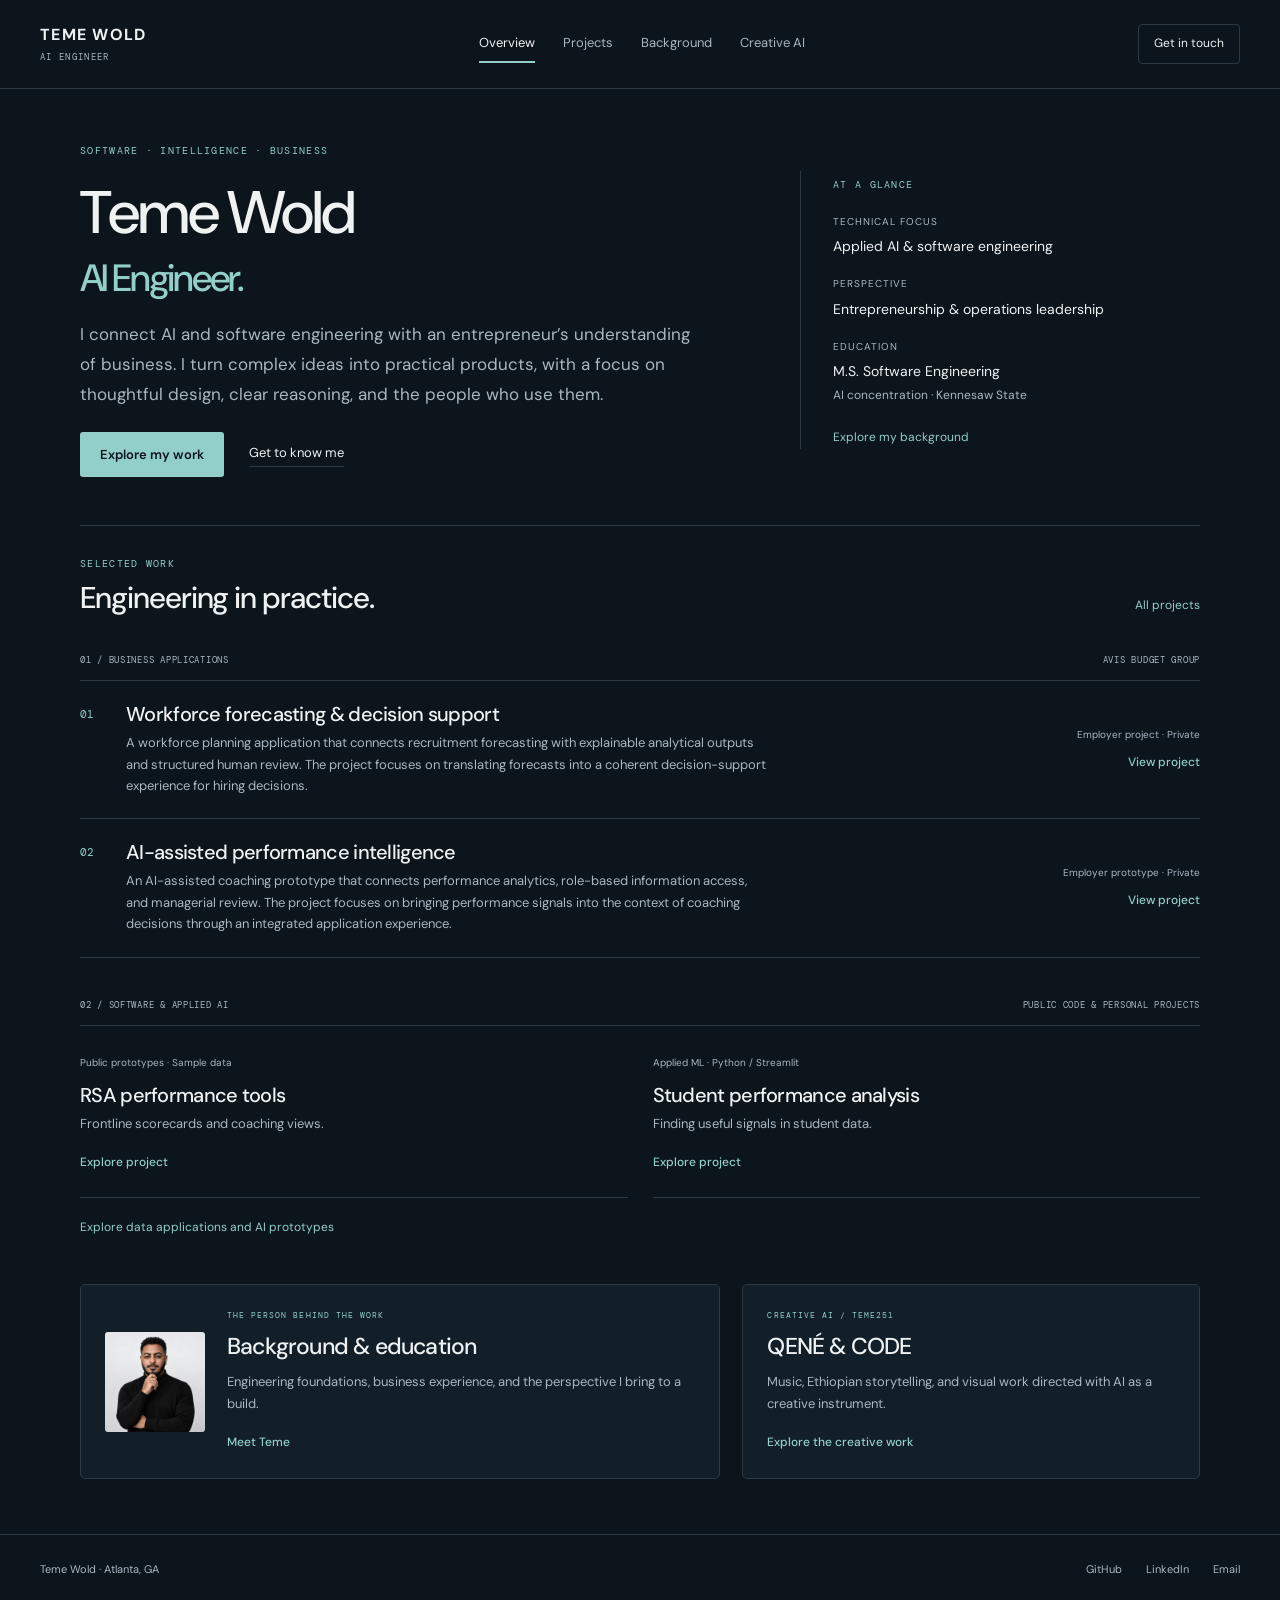
==== commit 5878c930: "Lead flagship narratives with analytical objectives and decision-support engineering" ====
--- a/docs/index.html
+++ b/docs/index.html
@@ -1,3 +1,3 @@
 <!doctype html><html lang="en"><head><meta charset="utf-8"><meta name="viewport" content="width=device-width,initial-scale=1"><meta name="theme-color" content="#0c141c"><title>AI Engineer | Teme Wold</title><meta name="description" content="Teme Wold, AI engineer. Explore selected engineering work, applied AI, software projects, and professional background."><meta property="og:title" content="AI Engineer | Teme Wold"><meta property="og:image" content="https://teme251.github.io/teme251/assets/teme-portrait-color.webp"><link rel="stylesheet" href="portfolio.css?v=2"><script src="portfolio.js?v=1" defer></script></head><body><a class="skip" href="#main">Skip to content</a><header><a class="brand" href="index.html">TEME WOLD<span>AI ENGINEER</span></a><nav aria-label="Main navigation"><a href="index.html" aria-current="page">Overview</a><a href="projects.html">Projects</a><a href="background.html">Background</a><a href="music.html">Creative AI</a></nav><a class="contact-nav" href="mailto:pmtemesgen@icloud.com">Get in touch</a></header><main id="main"><section class="intro"><div><p class="eyebrow">SOFTWARE · INTELLIGENCE · BUSINESS</p><h1>Teme Wold<span>AI Engineer.</span></h1><p class="intro-text">I connect AI and software engineering with an entrepreneur’s understanding of business. I turn complex ideas into practical products, with a focus on thoughtful design, clear reasoning, and the people who use them.</p><div class="actions"><a class="button" href="projects.html">Explore my work</a><a class="text-link" href="background.html">Get to know me</a></div></div><aside class="profile-summary"><span class="eyebrow">AT A GLANCE</span><dl><div><dt>Technical focus</dt><dd>Applied AI & software engineering</dd></div><div><dt>Perspective</dt><dd>Entrepreneurship & operations leadership</dd></div><div><dt>Education</dt><dd>M.S. Software Engineering<br><small>AI concentration · Kennesaw State</small></dd></div></dl><a href="background.html">Explore my background</a></aside></section>
-<section class="selected" id="featured"><div class="section-head"><div><p class="eyebrow">SELECTED WORK</p><h2>Engineering in practice.</h2></div><a href="projects.html">All projects</a></div><div class="group-label"><span>01 / BUSINESS APPLICATIONS</span><span>AVIS BUDGET GROUP</span></div><a class="project-row" href="project-forecast.html"><span class="row-number">01</span><div><h3>Hiring forecast &amp; review</h3><p>A workforce decision-support application combining hiring forecasts, explainable outputs, and structured review views through a Flask interface.</p></div><div class="row-end"><span>Employer project · Private</span><strong>View project</strong></div></a><a class="project-row" href="project-coaching.html"><span class="row-number">02</span><div><h3>AI coaching dashboard</h3><p>A role-based performance dashboard prototype that connects performance signals with manager coaching workflows.</p></div><div class="row-end"><span>Employer prototype · Private</span><strong>View project</strong></div></a><div class="group-label second"><span>02 / SOFTWARE & APPLIED AI</span><span>PUBLIC CODE & PERSONAL PROJECTS</span></div><div class="compact-projects"><a href="project-rsa.html"><span>Public prototypes · Sample data</span><h3>RSA performance tools</h3><p>Frontline scorecards and coaching views.</p><strong>Explore project</strong></a><a href="project-student.html"><span>Applied ML · Python / Streamlit</span><h3>Student performance analysis</h3><p>Finding useful signals in student data.</p><strong>Explore project</strong></a></div><a class="more-link" href="projects.html#software">Explore data applications and AI prototypes</a></section>
+<section class="selected" id="featured"><div class="section-head"><div><p class="eyebrow">SELECTED WORK</p><h2>Engineering in practice.</h2></div><a href="projects.html">All projects</a></div><div class="group-label"><span>01 / BUSINESS APPLICATIONS</span><span>AVIS BUDGET GROUP</span></div><a class="project-row" href="project-forecast.html"><span class="row-number">01</span><div><h3>Workforce forecasting &amp; decision support</h3><p>A workforce planning application that connects recruitment forecasting with explainable analytical outputs and structured human review. The project focuses on translating forecasts into a coherent decision-support experience for hiring decisions.</p></div><div class="row-end"><span>Employer project · Private</span><strong>View project</strong></div></a><a class="project-row" href="project-coaching.html"><span class="row-number">02</span><div><h3>AI-assisted performance intelligence</h3><p>An AI-assisted coaching prototype that connects performance analytics, role-based information access, and managerial review. The project focuses on bringing performance signals into the context of coaching decisions through an integrated application experience.</p></div><div class="row-end"><span>Employer prototype · Private</span><strong>View project</strong></div></a><div class="group-label second"><span>02 / SOFTWARE & APPLIED AI</span><span>PUBLIC CODE & PERSONAL PROJECTS</span></div><div class="compact-projects"><a href="project-rsa.html"><span>Public prototypes · Sample data</span><h3>RSA performance tools</h3><p>Frontline scorecards and coaching views.</p><strong>Explore project</strong></a><a href="project-student.html"><span>Applied ML · Python / Streamlit</span><h3>Student performance analysis</h3><p>Finding useful signals in student data.</p><strong>Explore project</strong></a></div><a class="more-link" href="projects.html#software">Explore data applications and AI prototypes</a></section>
 <section class="pathways" aria-label="Explore the portfolio"><a class="background-preview" href="background.html"><img src="assets/teme-portrait-color.webp" width="1000" height="1000" alt="Teme Wold" loading="lazy"><div><span class="eyebrow">THE PERSON BEHIND THE WORK</span><h2>Background & education</h2><p>Engineering foundations, business experience, and the perspective I bring to a build.</p><strong>Meet Teme</strong></div></a><a class="creative-preview" href="music.html"><span class="eyebrow">CREATIVE AI / TEME251</span><h2>QENÉ & CODE</h2><p>Music, Ethiopian storytelling, and visual work directed with AI as a creative instrument.</p><strong>Explore the creative work</strong></a></section></main><footer><span>Teme Wold · Atlanta, GA</span><div><a href="https://github.com/teme251" target="_blank" rel="noopener noreferrer">GitHub</a><a href="https://www.linkedin.com/in/teme251/" target="_blank" rel="noopener noreferrer">LinkedIn</a><a href="mailto:pmtemesgen@icloud.com">Email</a></div></footer></body></html>
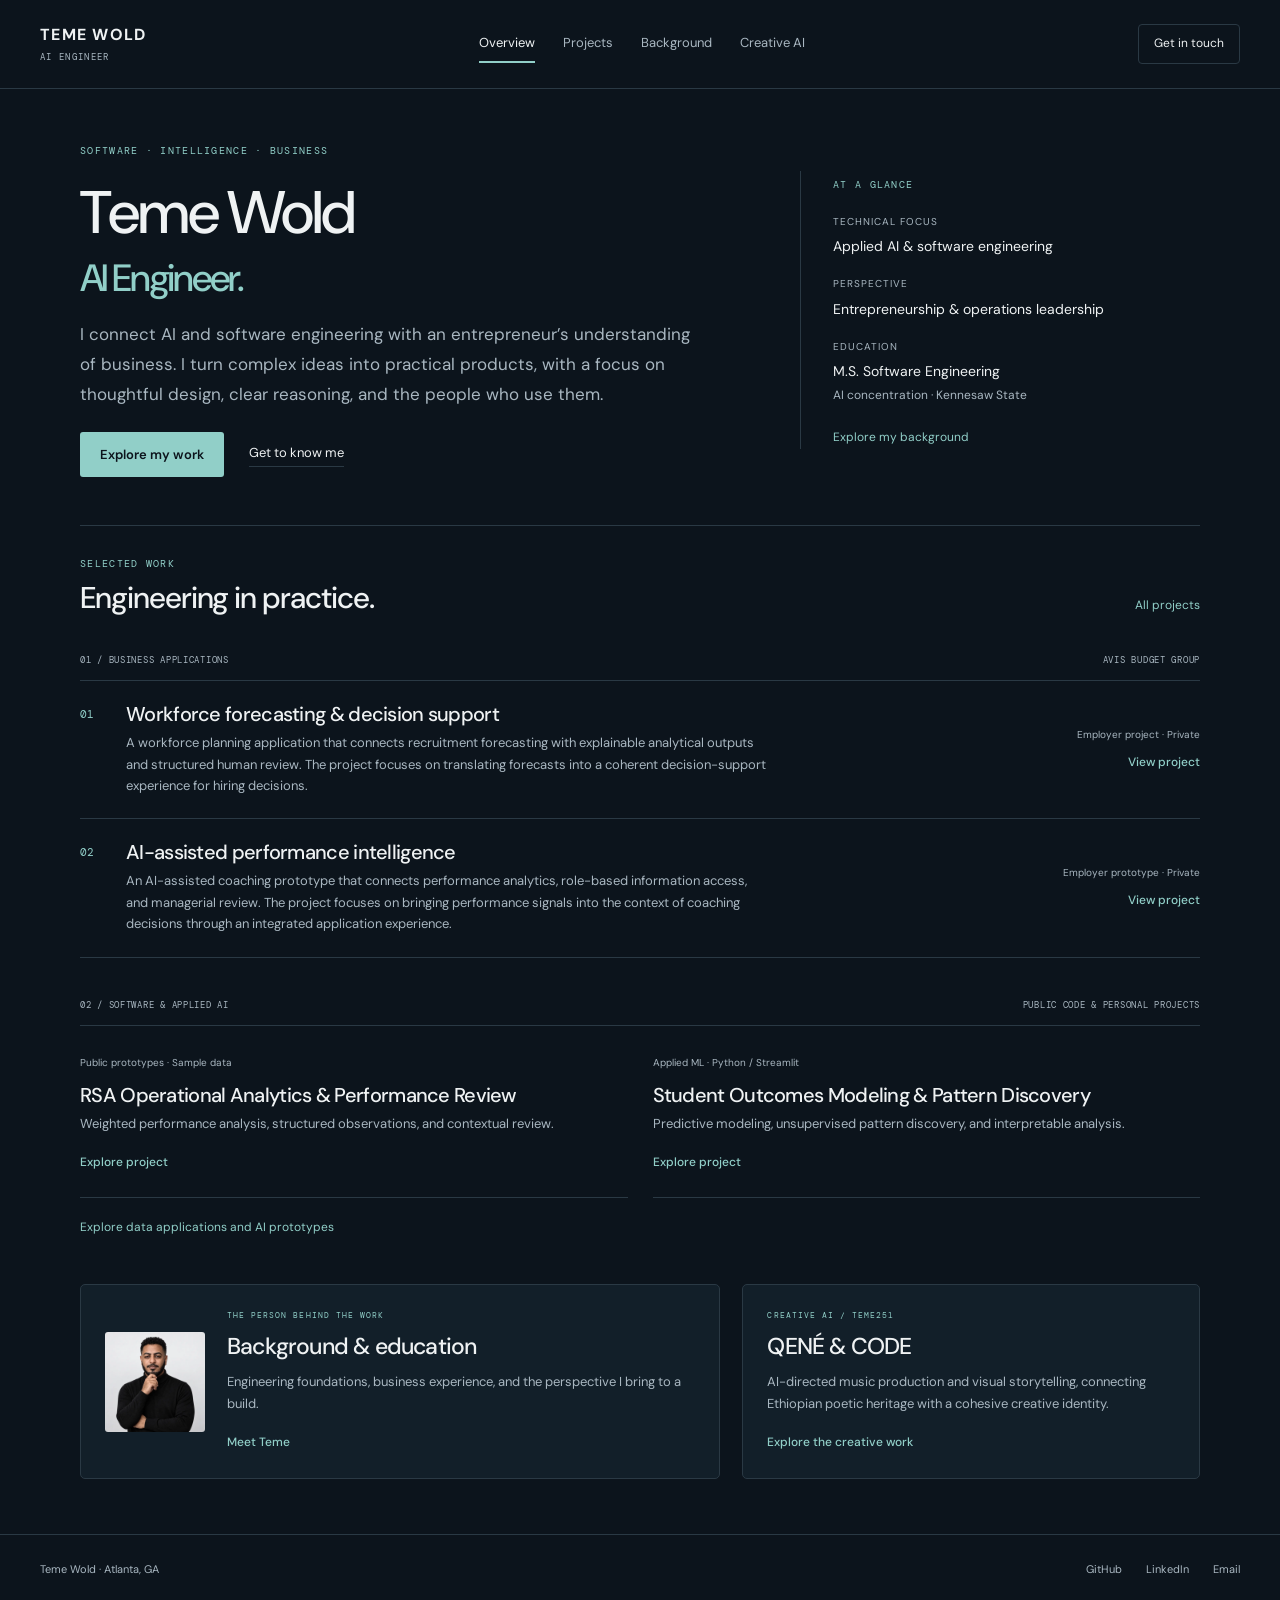
==== commit e1de194b: "Unify professional project positioning across portfolio and GitHub profile" ====
--- a/docs/index.html
+++ b/docs/index.html
@@ -1,3 +1,3 @@
 <!doctype html><html lang="en"><head><meta charset="utf-8"><meta name="viewport" content="width=device-width,initial-scale=1"><meta name="theme-color" content="#0c141c"><title>AI Engineer | Teme Wold</title><meta name="description" content="Teme Wold, AI engineer. Explore selected engineering work, applied AI, software projects, and professional background."><meta property="og:title" content="AI Engineer | Teme Wold"><meta property="og:image" content="https://teme251.github.io/teme251/assets/teme-portrait-color.webp"><link rel="stylesheet" href="portfolio.css?v=2"><script src="portfolio.js?v=1" defer></script></head><body><a class="skip" href="#main">Skip to content</a><header><a class="brand" href="index.html">TEME WOLD<span>AI ENGINEER</span></a><nav aria-label="Main navigation"><a href="index.html" aria-current="page">Overview</a><a href="projects.html">Projects</a><a href="background.html">Background</a><a href="music.html">Creative AI</a></nav><a class="contact-nav" href="mailto:pmtemesgen@icloud.com">Get in touch</a></header><main id="main"><section class="intro"><div><p class="eyebrow">SOFTWARE · INTELLIGENCE · BUSINESS</p><h1>Teme Wold<span>AI Engineer.</span></h1><p class="intro-text">I connect AI and software engineering with an entrepreneur’s understanding of business. I turn complex ideas into practical products, with a focus on thoughtful design, clear reasoning, and the people who use them.</p><div class="actions"><a class="button" href="projects.html">Explore my work</a><a class="text-link" href="background.html">Get to know me</a></div></div><aside class="profile-summary"><span class="eyebrow">AT A GLANCE</span><dl><div><dt>Technical focus</dt><dd>Applied AI & software engineering</dd></div><div><dt>Perspective</dt><dd>Entrepreneurship & operations leadership</dd></div><div><dt>Education</dt><dd>M.S. Software Engineering<br><small>AI concentration · Kennesaw State</small></dd></div></dl><a href="background.html">Explore my background</a></aside></section>
-<section class="selected" id="featured"><div class="section-head"><div><p class="eyebrow">SELECTED WORK</p><h2>Engineering in practice.</h2></div><a href="projects.html">All projects</a></div><div class="group-label"><span>01 / BUSINESS APPLICATIONS</span><span>AVIS BUDGET GROUP</span></div><a class="project-row" href="project-forecast.html"><span class="row-number">01</span><div><h3>Workforce forecasting &amp; decision support</h3><p>A workforce planning application that connects recruitment forecasting with explainable analytical outputs and structured human review. The project focuses on translating forecasts into a coherent decision-support experience for hiring decisions.</p></div><div class="row-end"><span>Employer project · Private</span><strong>View project</strong></div></a><a class="project-row" href="project-coaching.html"><span class="row-number">02</span><div><h3>AI-assisted performance intelligence</h3><p>An AI-assisted coaching prototype that connects performance analytics, role-based information access, and managerial review. The project focuses on bringing performance signals into the context of coaching decisions through an integrated application experience.</p></div><div class="row-end"><span>Employer prototype · Private</span><strong>View project</strong></div></a><div class="group-label second"><span>02 / SOFTWARE & APPLIED AI</span><span>PUBLIC CODE & PERSONAL PROJECTS</span></div><div class="compact-projects"><a href="project-rsa.html"><span>Public prototypes · Sample data</span><h3>RSA performance tools</h3><p>Frontline scorecards and coaching views.</p><strong>Explore project</strong></a><a href="project-student.html"><span>Applied ML · Python / Streamlit</span><h3>Student performance analysis</h3><p>Finding useful signals in student data.</p><strong>Explore project</strong></a></div><a class="more-link" href="projects.html#software">Explore data applications and AI prototypes</a></section>
-<section class="pathways" aria-label="Explore the portfolio"><a class="background-preview" href="background.html"><img src="assets/teme-portrait-color.webp" width="1000" height="1000" alt="Teme Wold" loading="lazy"><div><span class="eyebrow">THE PERSON BEHIND THE WORK</span><h2>Background & education</h2><p>Engineering foundations, business experience, and the perspective I bring to a build.</p><strong>Meet Teme</strong></div></a><a class="creative-preview" href="music.html"><span class="eyebrow">CREATIVE AI / TEME251</span><h2>QENÉ & CODE</h2><p>Music, Ethiopian storytelling, and visual work directed with AI as a creative instrument.</p><strong>Explore the creative work</strong></a></section></main><footer><span>Teme Wold · Atlanta, GA</span><div><a href="https://github.com/teme251" target="_blank" rel="noopener noreferrer">GitHub</a><a href="https://www.linkedin.com/in/teme251/" target="_blank" rel="noopener noreferrer">LinkedIn</a><a href="mailto:pmtemesgen@icloud.com">Email</a></div></footer></body></html>+<section class="selected" id="featured"><div class="section-head"><div><p class="eyebrow">SELECTED WORK</p><h2>Engineering in practice.</h2></div><a href="projects.html">All projects</a></div><div class="group-label"><span>01 / BUSINESS APPLICATIONS</span><span>AVIS BUDGET GROUP</span></div><a class="project-row" href="project-forecast.html"><span class="row-number">01</span><div><h3>Workforce forecasting &amp; decision support</h3><p>A workforce planning application that connects recruitment forecasting with explainable analytical outputs and structured human review. The project focuses on translating forecasts into a coherent decision-support experience for hiring decisions.</p></div><div class="row-end"><span>Employer project · Private</span><strong>View project</strong></div></a><a class="project-row" href="project-coaching.html"><span class="row-number">02</span><div><h3>AI-assisted performance intelligence</h3><p>An AI-assisted coaching prototype that connects performance analytics, role-based information access, and managerial review. The project focuses on bringing performance signals into the context of coaching decisions through an integrated application experience.</p></div><div class="row-end"><span>Employer prototype · Private</span><strong>View project</strong></div></a><div class="group-label second"><span>02 / SOFTWARE & APPLIED AI</span><span>PUBLIC CODE & PERSONAL PROJECTS</span></div><div class="compact-projects"><a href="project-rsa.html"><span>Public prototypes · Sample data</span><h3>RSA Operational Analytics &amp; Performance Review</h3><p>Weighted performance analysis, structured observations, and contextual review.</p><strong>Explore project</strong></a><a href="project-student.html"><span>Applied ML · Python / Streamlit</span><h3>Student Outcomes Modeling &amp; Pattern Discovery</h3><p>Predictive modeling, unsupervised pattern discovery, and interpretable analysis.</p><strong>Explore project</strong></a></div><a class="more-link" href="projects.html#software">Explore data applications and AI prototypes</a></section>
+<section class="pathways" aria-label="Explore the portfolio"><a class="background-preview" href="background.html"><img src="assets/teme-portrait-color.webp" width="1000" height="1000" alt="Teme Wold" loading="lazy"><div><span class="eyebrow">THE PERSON BEHIND THE WORK</span><h2>Background & education</h2><p>Engineering foundations, business experience, and the perspective I bring to a build.</p><strong>Meet Teme</strong></div></a><a class="creative-preview" href="music.html"><span class="eyebrow">CREATIVE AI / TEME251</span><h2>QENÉ & CODE</h2><p>AI-directed music production and visual storytelling, connecting Ethiopian poetic heritage with a cohesive creative identity.</p><strong>Explore the creative work</strong></a></section></main><footer><span>Teme Wold · Atlanta, GA</span><div><a href="https://github.com/teme251" target="_blank" rel="noopener noreferrer">GitHub</a><a href="https://www.linkedin.com/in/teme251/" target="_blank" rel="noopener noreferrer">LinkedIn</a><a href="mailto:pmtemesgen@icloud.com">Email</a></div></footer></body></html>
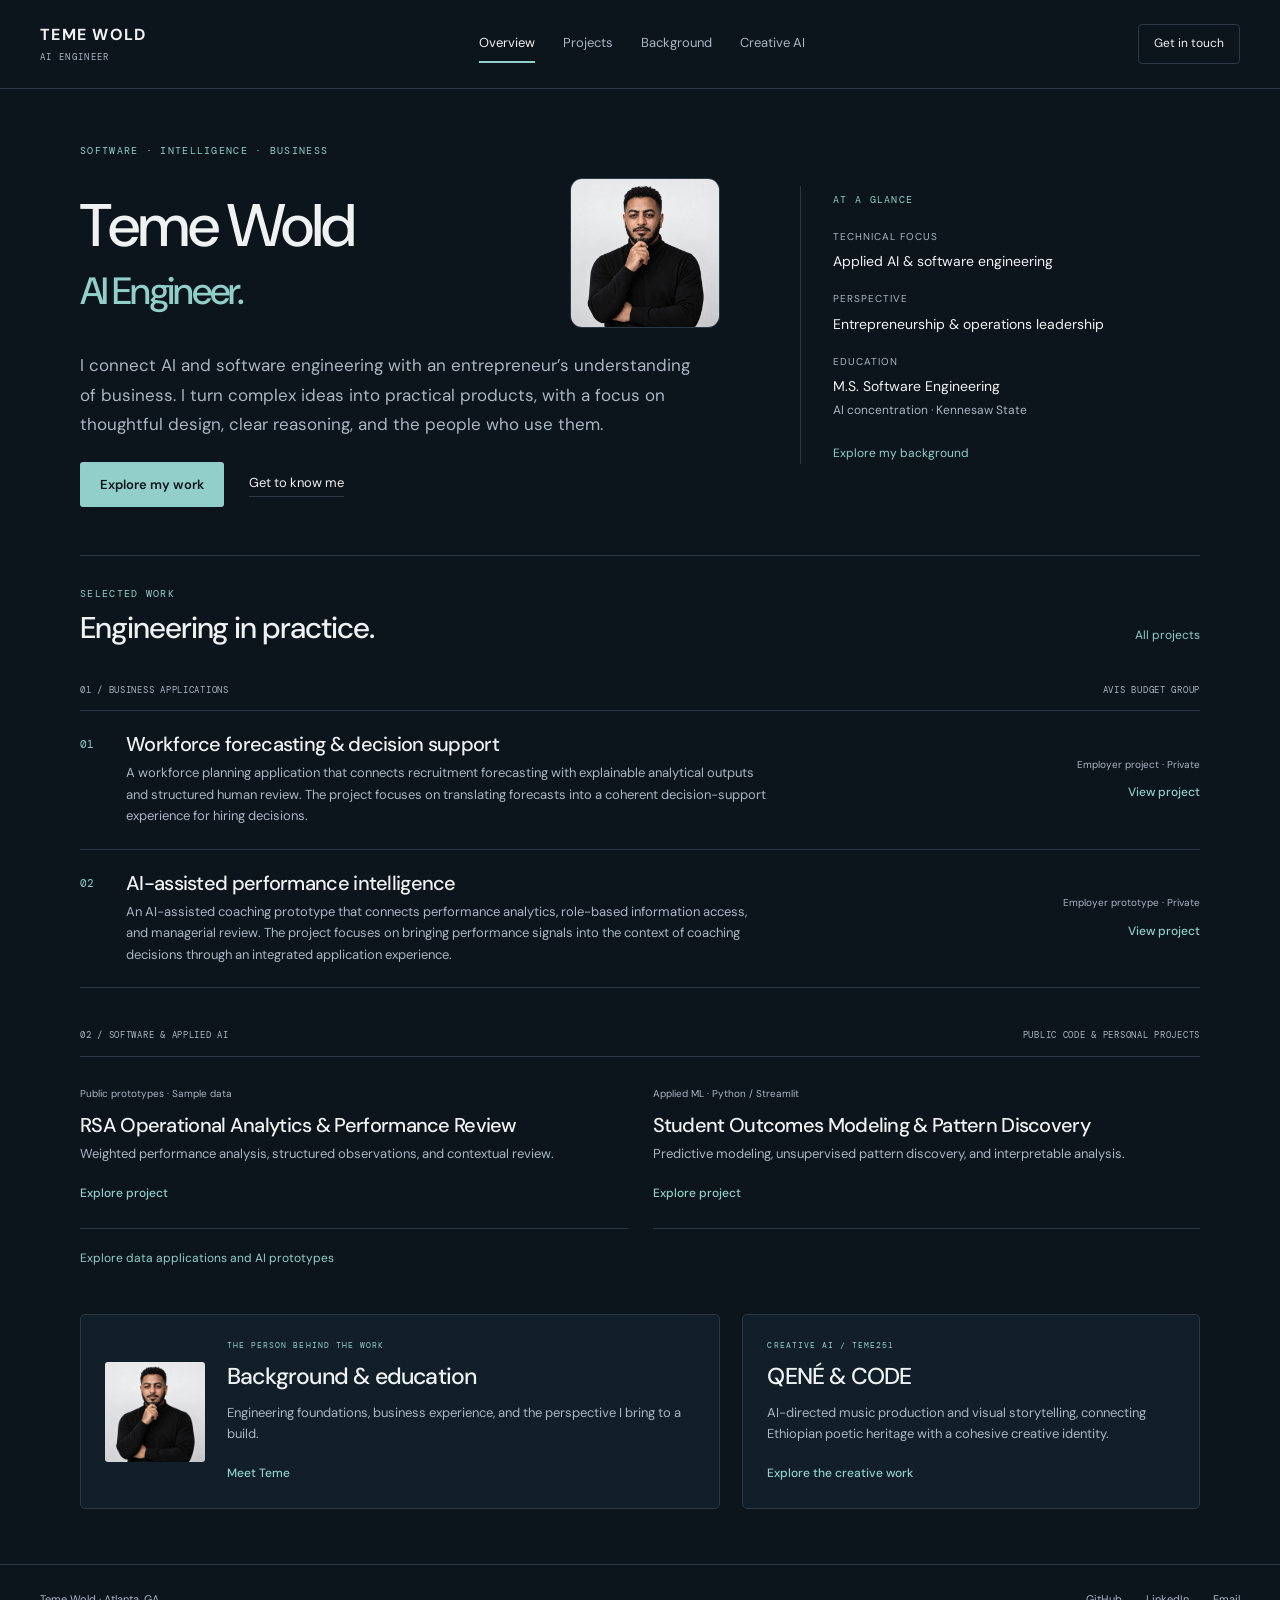
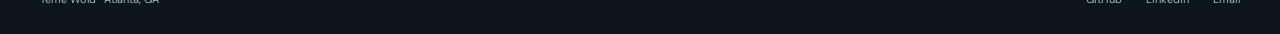
==== commit 03d97b33: "Add a compact professional portrait beside the homepage introduction" ====
--- a/docs/index.html
+++ b/docs/index.html
@@ -1,3 +1,3 @@
-<!doctype html><html lang="en"><head><meta charset="utf-8"><meta name="viewport" content="width=device-width,initial-scale=1"><meta name="theme-color" content="#0c141c"><title>AI Engineer | Teme Wold</title><meta name="description" content="Teme Wold, AI engineer. Explore selected engineering work, applied AI, software projects, and professional background."><meta property="og:title" content="AI Engineer | Teme Wold"><meta property="og:image" content="https://teme251.github.io/teme251/assets/teme-portrait-color.webp"><link rel="stylesheet" href="portfolio.css?v=2"><script src="portfolio.js?v=1" defer></script></head><body><a class="skip" href="#main">Skip to content</a><header><a class="brand" href="index.html">TEME WOLD<span>AI ENGINEER</span></a><nav aria-label="Main navigation"><a href="index.html" aria-current="page">Overview</a><a href="projects.html">Projects</a><a href="background.html">Background</a><a href="music.html">Creative AI</a></nav><a class="contact-nav" href="mailto:pmtemesgen@icloud.com">Get in touch</a></header><main id="main"><section class="intro"><div><p class="eyebrow">SOFTWARE · INTELLIGENCE · BUSINESS</p><h1>Teme Wold<span>AI Engineer.</span></h1><p class="intro-text">I connect AI and software engineering with an entrepreneur’s understanding of business. I turn complex ideas into practical products, with a focus on thoughtful design, clear reasoning, and the people who use them.</p><div class="actions"><a class="button" href="projects.html">Explore my work</a><a class="text-link" href="background.html">Get to know me</a></div></div><aside class="profile-summary"><span class="eyebrow">AT A GLANCE</span><dl><div><dt>Technical focus</dt><dd>Applied AI & software engineering</dd></div><div><dt>Perspective</dt><dd>Entrepreneurship & operations leadership</dd></div><div><dt>Education</dt><dd>M.S. Software Engineering<br><small>AI concentration · Kennesaw State</small></dd></div></dl><a href="background.html">Explore my background</a></aside></section>
+<!doctype html><html lang="en"><head><meta charset="utf-8"><meta name="viewport" content="width=device-width,initial-scale=1"><meta name="theme-color" content="#0c141c"><title>AI Engineer | Teme Wold</title><meta name="description" content="Teme Wold, AI engineer. Explore selected engineering work, applied AI, software projects, and professional background."><meta property="og:title" content="AI Engineer | Teme Wold"><meta property="og:image" content="https://teme251.github.io/teme251/assets/teme-portrait-color.webp"><link rel="stylesheet" href="portfolio.css?v=3"><script src="portfolio.js?v=1" defer></script></head><body><a class="skip" href="#main">Skip to content</a><header><a class="brand" href="index.html">TEME WOLD<span>AI ENGINEER</span></a><nav aria-label="Main navigation"><a href="index.html" aria-current="page">Overview</a><a href="projects.html">Projects</a><a href="background.html">Background</a><a href="music.html">Creative AI</a></nav><a class="contact-nav" href="mailto:pmtemesgen@icloud.com">Get in touch</a></header><main id="main"><section class="intro"><div><p class="eyebrow">SOFTWARE · INTELLIGENCE · BUSINESS</p><div class="intro-identity"><h1>Teme Wold<span>AI Engineer.</span></h1><img class="intro-portrait" src="assets/teme-portrait-color.webp" alt="Portrait of Teme Wold" width="1000" height="1000" fetchpriority="high" decoding="async"></div><p class="intro-text">I connect AI and software engineering with an entrepreneur’s understanding of business. I turn complex ideas into practical products, with a focus on thoughtful design, clear reasoning, and the people who use them.</p><div class="actions"><a class="button" href="projects.html">Explore my work</a><a class="text-link" href="background.html">Get to know me</a></div></div><aside class="profile-summary"><span class="eyebrow">AT A GLANCE</span><dl><div><dt>Technical focus</dt><dd>Applied AI & software engineering</dd></div><div><dt>Perspective</dt><dd>Entrepreneurship & operations leadership</dd></div><div><dt>Education</dt><dd>M.S. Software Engineering<br><small>AI concentration · Kennesaw State</small></dd></div></dl><a href="background.html">Explore my background</a></aside></section>
 <section class="selected" id="featured"><div class="section-head"><div><p class="eyebrow">SELECTED WORK</p><h2>Engineering in practice.</h2></div><a href="projects.html">All projects</a></div><div class="group-label"><span>01 / BUSINESS APPLICATIONS</span><span>AVIS BUDGET GROUP</span></div><a class="project-row" href="project-forecast.html"><span class="row-number">01</span><div><h3>Workforce forecasting &amp; decision support</h3><p>A workforce planning application that connects recruitment forecasting with explainable analytical outputs and structured human review. The project focuses on translating forecasts into a coherent decision-support experience for hiring decisions.</p></div><div class="row-end"><span>Employer project · Private</span><strong>View project</strong></div></a><a class="project-row" href="project-coaching.html"><span class="row-number">02</span><div><h3>AI-assisted performance intelligence</h3><p>An AI-assisted coaching prototype that connects performance analytics, role-based information access, and managerial review. The project focuses on bringing performance signals into the context of coaching decisions through an integrated application experience.</p></div><div class="row-end"><span>Employer prototype · Private</span><strong>View project</strong></div></a><div class="group-label second"><span>02 / SOFTWARE & APPLIED AI</span><span>PUBLIC CODE & PERSONAL PROJECTS</span></div><div class="compact-projects"><a href="project-rsa.html"><span>Public prototypes · Sample data</span><h3>RSA Operational Analytics &amp; Performance Review</h3><p>Weighted performance analysis, structured observations, and contextual review.</p><strong>Explore project</strong></a><a href="project-student.html"><span>Applied ML · Python / Streamlit</span><h3>Student Outcomes Modeling &amp; Pattern Discovery</h3><p>Predictive modeling, unsupervised pattern discovery, and interpretable analysis.</p><strong>Explore project</strong></a></div><a class="more-link" href="projects.html#software">Explore data applications and AI prototypes</a></section>
 <section class="pathways" aria-label="Explore the portfolio"><a class="background-preview" href="background.html"><img src="assets/teme-portrait-color.webp" width="1000" height="1000" alt="Teme Wold" loading="lazy"><div><span class="eyebrow">THE PERSON BEHIND THE WORK</span><h2>Background & education</h2><p>Engineering foundations, business experience, and the perspective I bring to a build.</p><strong>Meet Teme</strong></div></a><a class="creative-preview" href="music.html"><span class="eyebrow">CREATIVE AI / TEME251</span><h2>QENÉ & CODE</h2><p>AI-directed music production and visual storytelling, connecting Ethiopian poetic heritage with a cohesive creative identity.</p><strong>Explore the creative work</strong></a></section></main><footer><span>Teme Wold · Atlanta, GA</span><div><a href="https://github.com/teme251" target="_blank" rel="noopener noreferrer">GitHub</a><a href="https://www.linkedin.com/in/teme251/" target="_blank" rel="noopener noreferrer">LinkedIn</a><a href="mailto:pmtemesgen@icloud.com">Email</a></div></footer></body></html>
--- a/docs/portfolio.css
+++ b/docs/portfolio.css
@@ -4,3 +4,10 @@
 @media(max-width:640px){header{flex-wrap:wrap;gap:16px;padding:20px}nav{width:100%;justify-content:space-between;gap:12px;font-size:12px}main{padding:0 20px}.intro{grid-template-columns:1fr;padding:35px 0 30px;gap:25px}.intro h1{font-size:48px}.intro h1 span{font-size:31px}.profile-summary{padding:20px 0 0;border-left:0;border-top:1px solid var(--line)}.profile-summary dl{display:grid;grid-template-columns:1fr 1fr;gap:15px;margin:12px 0}.profile-summary dl div{margin:0}.profile-summary dl div:last-child{grid-column:1/-1}.profile-summary dd{font-size:12px}.profile-summary .eyebrow{display:none}.profile-summary>a{font-size:11px}.selected{padding-top:25px}h2{font-size:25px}.section-head{gap:16px}.group-label{font-size:8px}.group-label span:last-child{text-align:right;max-width:130px}.project-row{grid-template-columns:18px 1fr;gap:12px;padding:20px 0}.project-row h3{font-size:18px}.row-end{grid-column:2;text-align:left;flex-direction:row;justify-content:space-between;align-items:center;gap:15px}.compact-projects{grid-template-columns:1fr;gap:0}.compact-projects h3{font-size:19px}.pathways{grid-template-columns:1fr;gap:16px}.background-preview{grid-template-columns:70px 1fr;gap:18px}.pathways>a{padding:20px}.pathways h2{font-size:20px}.page-intro,.case-intro{padding:35px 0 20px}.page-intro h1{font-size:40px}.page-intro>p:last-child{font-size:15px}.case-layout{grid-template-columns:1fr;gap:25px}.case-lede{font-size:18px}.case-intro h1{font-size:38px}.case-content h2{font-size:22px}.directory-end{align-items:start;flex-direction:column;gap:15px}.bio{grid-template-columns:1fr;padding:35px 0;gap:30px}.bio h1{font-size:35px}.bio figure{max-width:300px}.three-col{grid-template-columns:1fr;gap:15px}.education-grid{grid-template-columns:1fr}.education-grid article{grid-template-columns:130px 1fr}.education-grid h3{font-size:19px}footer{padding:23px 20px;flex-wrap:wrap}.filters button{font-size:11px;padding:9px 12px}}
 @media(prefers-reduced-motion:reduce){*{transition:none!important}}
 .technology-list{display:flex;flex-wrap:wrap;gap:8px;margin:24px 0 8px}.technology-list span{font-size:11px;line-height:1.5;color:var(--accent);padding:6px 10px;border:1px solid var(--line);border-radius:3px;background:var(--panel)}.case-content h2:not(:first-child){margin-top:32px}.case-content details{margin-top:30px}
+
+/* Compact portrait alongside the opening identity. */
+.intro-identity{display:flex;align-items:center;justify-content:space-between;gap:24px;margin-bottom:23px}.intro-identity h1{margin-bottom:0;min-width:0}.intro-portrait{display:block;width:150px;height:150px;flex:0 0 150px;object-fit:cover;border-radius:12px;border:1px solid var(--line)}
+@media(min-width:901px) and (max-width:1100px){.intro-identity h1{font-size:48px}.intro-identity h1 span{font-size:32px}.intro-portrait{width:132px;height:132px;flex-basis:132px}}
+@media(min-width:641px) and (max-width:900px){.intro-identity{gap:18px}.intro-identity h1{font-size:40px}.intro-identity h1 span{font-size:29px}.intro-portrait{width:110px;height:110px;flex-basis:110px}}
+@media(max-width:640px){.intro-identity{justify-content:flex-start;gap:22px}.intro-identity h1{font-size:clamp(33px,8vw,48px)}.intro-identity h1 span{font-size:clamp(23px,5.5vw,31px)}.intro-portrait{width:110px;height:110px;flex-basis:110px;border-radius:9px}}
+@media(max-width:370px){.intro-identity{gap:14px}.intro-portrait{width:84px;height:84px;flex-basis:84px}.intro-identity h1{font-size:32px}.intro-identity h1 span{font-size:23px}}
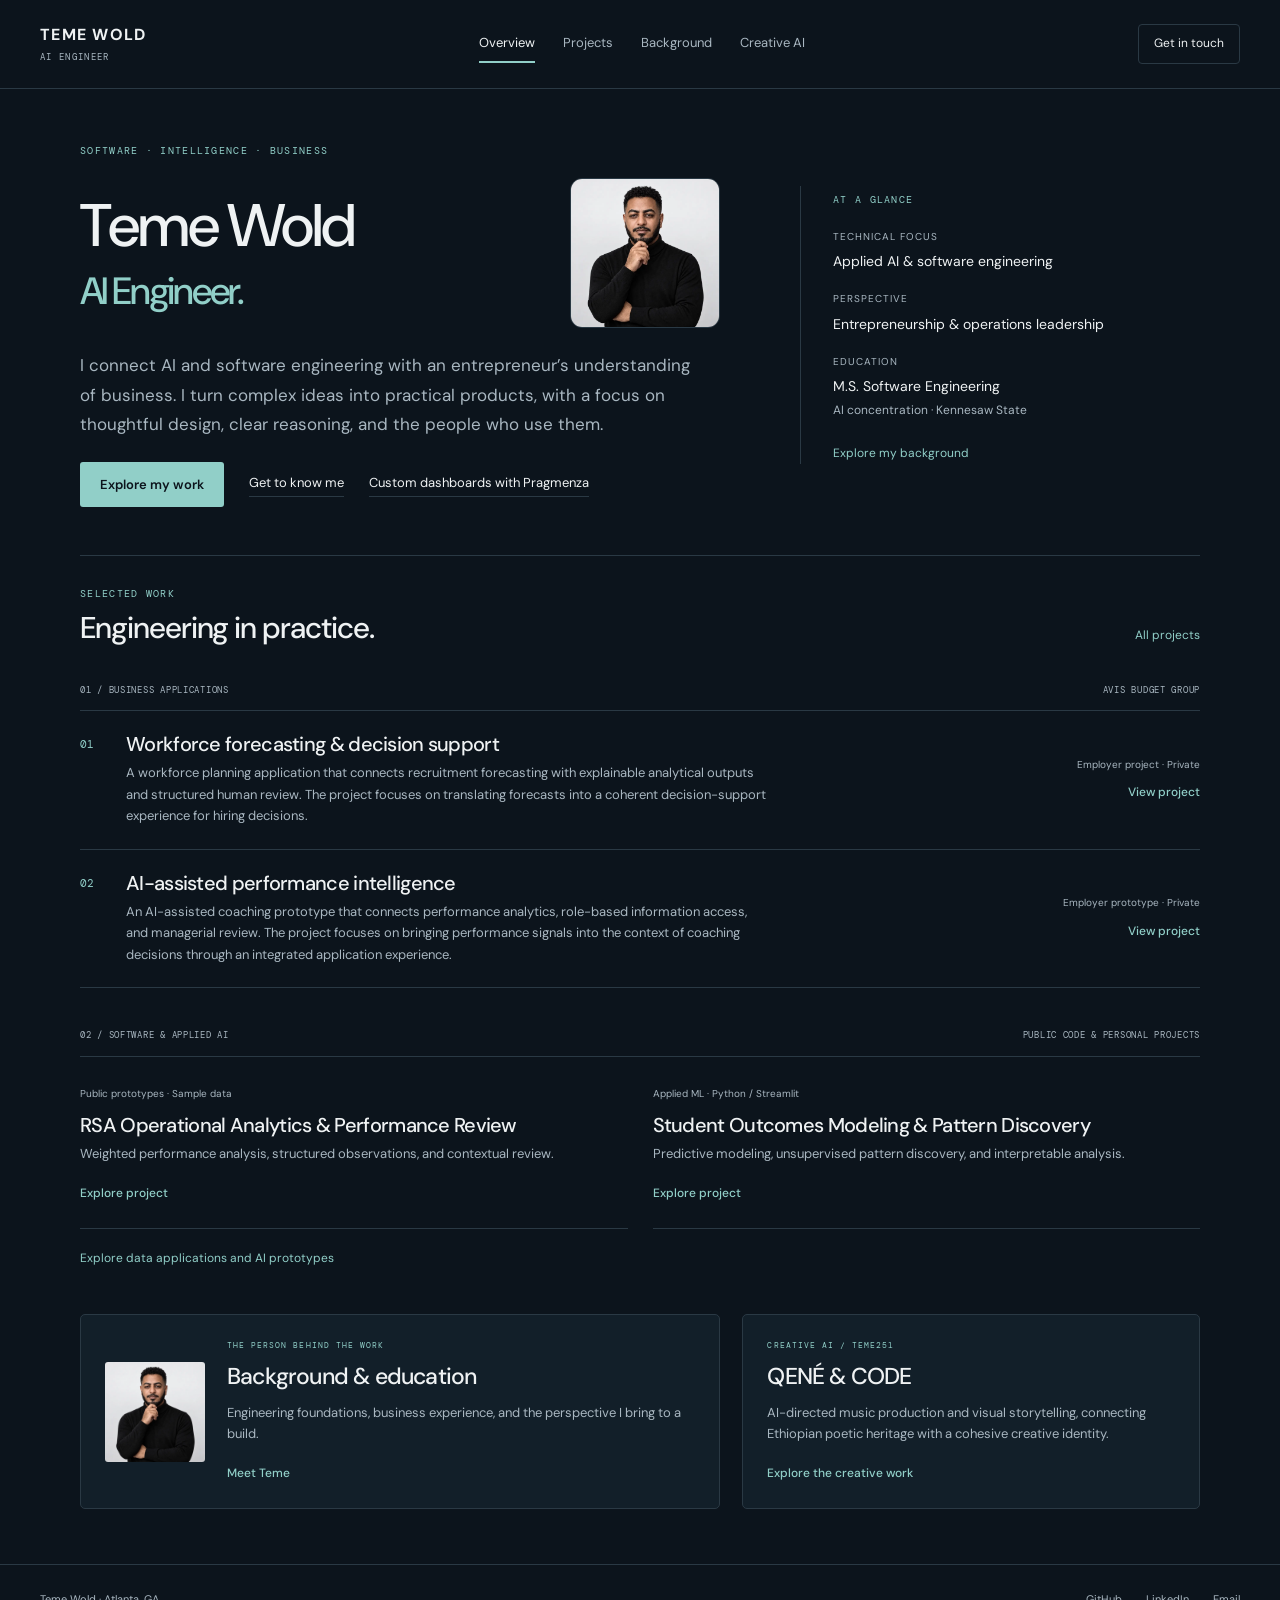
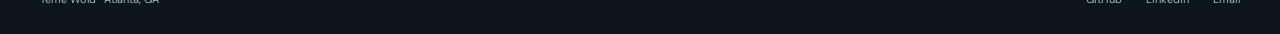
==== commit 94a18e28: "Connect portfolio dashboard prototypes to Pragmenza services" ====
--- a/docs/index.html
+++ b/docs/index.html
@@ -1,3 +1,3 @@
-<!doctype html><html lang="en"><head><meta charset="utf-8"><meta name="viewport" content="width=device-width,initial-scale=1"><meta name="theme-color" content="#0c141c"><title>AI Engineer | Teme Wold</title><meta name="description" content="Teme Wold, AI engineer. Explore selected engineering work, applied AI, software projects, and professional background."><meta property="og:title" content="AI Engineer | Teme Wold"><meta property="og:image" content="https://teme251.github.io/teme251/assets/teme-portrait-color.webp"><link rel="stylesheet" href="portfolio.css?v=3"><script src="portfolio.js?v=1" defer></script></head><body><a class="skip" href="#main">Skip to content</a><header><a class="brand" href="index.html">TEME WOLD<span>AI ENGINEER</span></a><nav aria-label="Main navigation"><a href="index.html" aria-current="page">Overview</a><a href="projects.html">Projects</a><a href="background.html">Background</a><a href="music.html">Creative AI</a></nav><a class="contact-nav" href="mailto:pmtemesgen@icloud.com">Get in touch</a></header><main id="main"><section class="intro"><div><p class="eyebrow">SOFTWARE · INTELLIGENCE · BUSINESS</p><div class="intro-identity"><h1>Teme Wold<span>AI Engineer.</span></h1><img class="intro-portrait" src="assets/teme-portrait-color.webp" alt="Portrait of Teme Wold" width="1000" height="1000" fetchpriority="high" decoding="async"></div><p class="intro-text">I connect AI and software engineering with an entrepreneur’s understanding of business. I turn complex ideas into practical products, with a focus on thoughtful design, clear reasoning, and the people who use them.</p><div class="actions"><a class="button" href="projects.html">Explore my work</a><a class="text-link" href="background.html">Get to know me</a></div></div><aside class="profile-summary"><span class="eyebrow">AT A GLANCE</span><dl><div><dt>Technical focus</dt><dd>Applied AI & software engineering</dd></div><div><dt>Perspective</dt><dd>Entrepreneurship & operations leadership</dd></div><div><dt>Education</dt><dd>M.S. Software Engineering<br><small>AI concentration · Kennesaw State</small></dd></div></dl><a href="background.html">Explore my background</a></aside></section>
+<!doctype html><html lang="en"><head><meta charset="utf-8"><meta name="viewport" content="width=device-width,initial-scale=1"><meta name="theme-color" content="#0c141c"><title>AI Engineer | Teme Wold</title><meta name="description" content="Teme Wold, AI engineer. Explore selected engineering work, applied AI, software projects, and professional background."><meta property="og:title" content="AI Engineer | Teme Wold"><meta property="og:image" content="https://teme251.github.io/teme251/assets/teme-portrait-color.webp"><link rel="stylesheet" href="portfolio.css?v=3"><script src="portfolio.js?v=1" defer></script></head><body><a class="skip" href="#main">Skip to content</a><header><a class="brand" href="index.html">TEME WOLD<span>AI ENGINEER</span></a><nav aria-label="Main navigation"><a href="index.html" aria-current="page">Overview</a><a href="projects.html">Projects</a><a href="background.html">Background</a><a href="music.html">Creative AI</a></nav><a class="contact-nav" href="mailto:pmtemesgen@icloud.com">Get in touch</a></header><main id="main"><section class="intro"><div><p class="eyebrow">SOFTWARE · INTELLIGENCE · BUSINESS</p><div class="intro-identity"><h1>Teme Wold<span>AI Engineer.</span></h1><img class="intro-portrait" src="assets/teme-portrait-color.webp" alt="Portrait of Teme Wold" width="1000" height="1000" fetchpriority="high" decoding="async"></div><p class="intro-text">I connect AI and software engineering with an entrepreneur’s understanding of business. I turn complex ideas into practical products, with a focus on thoughtful design, clear reasoning, and the people who use them.</p><div class="actions"><a class="button" href="projects.html">Explore my work</a><a class="text-link" href="background.html">Get to know me</a><a class="text-link" href="https://pragmenza.com/services/custom-software-ai-automation">Custom dashboards with Pragmenza</a></div></div><aside class="profile-summary"><span class="eyebrow">AT A GLANCE</span><dl><div><dt>Technical focus</dt><dd>Applied AI & software engineering</dd></div><div><dt>Perspective</dt><dd>Entrepreneurship & operations leadership</dd></div><div><dt>Education</dt><dd>M.S. Software Engineering<br><small>AI concentration · Kennesaw State</small></dd></div></dl><a href="background.html">Explore my background</a></aside></section>
 <section class="selected" id="featured"><div class="section-head"><div><p class="eyebrow">SELECTED WORK</p><h2>Engineering in practice.</h2></div><a href="projects.html">All projects</a></div><div class="group-label"><span>01 / BUSINESS APPLICATIONS</span><span>AVIS BUDGET GROUP</span></div><a class="project-row" href="project-forecast.html"><span class="row-number">01</span><div><h3>Workforce forecasting &amp; decision support</h3><p>A workforce planning application that connects recruitment forecasting with explainable analytical outputs and structured human review. The project focuses on translating forecasts into a coherent decision-support experience for hiring decisions.</p></div><div class="row-end"><span>Employer project · Private</span><strong>View project</strong></div></a><a class="project-row" href="project-coaching.html"><span class="row-number">02</span><div><h3>AI-assisted performance intelligence</h3><p>An AI-assisted coaching prototype that connects performance analytics, role-based information access, and managerial review. The project focuses on bringing performance signals into the context of coaching decisions through an integrated application experience.</p></div><div class="row-end"><span>Employer prototype · Private</span><strong>View project</strong></div></a><div class="group-label second"><span>02 / SOFTWARE & APPLIED AI</span><span>PUBLIC CODE & PERSONAL PROJECTS</span></div><div class="compact-projects"><a href="project-rsa.html"><span>Public prototypes · Sample data</span><h3>RSA Operational Analytics &amp; Performance Review</h3><p>Weighted performance analysis, structured observations, and contextual review.</p><strong>Explore project</strong></a><a href="project-student.html"><span>Applied ML · Python / Streamlit</span><h3>Student Outcomes Modeling &amp; Pattern Discovery</h3><p>Predictive modeling, unsupervised pattern discovery, and interpretable analysis.</p><strong>Explore project</strong></a></div><a class="more-link" href="projects.html#software">Explore data applications and AI prototypes</a></section>
-<section class="pathways" aria-label="Explore the portfolio"><a class="background-preview" href="background.html"><img src="assets/teme-portrait-color.webp" width="1000" height="1000" alt="Teme Wold" loading="lazy"><div><span class="eyebrow">THE PERSON BEHIND THE WORK</span><h2>Background & education</h2><p>Engineering foundations, business experience, and the perspective I bring to a build.</p><strong>Meet Teme</strong></div></a><a class="creative-preview" href="music.html"><span class="eyebrow">CREATIVE AI / TEME251</span><h2>QENÉ & CODE</h2><p>AI-directed music production and visual storytelling, connecting Ethiopian poetic heritage with a cohesive creative identity.</p><strong>Explore the creative work</strong></a></section></main><footer><span>Teme Wold · Atlanta, GA</span><div><a href="https://github.com/teme251" target="_blank" rel="noopener noreferrer">GitHub</a><a href="https://www.linkedin.com/in/teme251/" target="_blank" rel="noopener noreferrer">LinkedIn</a><a href="mailto:pmtemesgen@icloud.com">Email</a></div></footer></body></html>+<section class="pathways" aria-label="Explore the portfolio"><a class="background-preview" href="background.html"><img src="assets/teme-portrait-color.webp" width="1000" height="1000" alt="Teme Wold" loading="lazy"><div><span class="eyebrow">THE PERSON BEHIND THE WORK</span><h2>Background & education</h2><p>Engineering foundations, business experience, and the perspective I bring to a build.</p><strong>Meet Teme</strong></div></a><a class="creative-preview" href="music.html"><span class="eyebrow">CREATIVE AI / TEME251</span><h2>QENÉ & CODE</h2><p>AI-directed music production and visual storytelling, connecting Ethiopian poetic heritage with a cohesive creative identity.</p><strong>Explore the creative work</strong></a></section></main><footer><span>Teme Wold · Atlanta, GA</span><div><a href="https://github.com/teme251" target="_blank" rel="noopener noreferrer">GitHub</a><a href="https://www.linkedin.com/in/teme251/" target="_blank" rel="noopener noreferrer">LinkedIn</a><a href="mailto:pmtemesgen@icloud.com">Email</a></div></footer></body></html>
--- a/docs/portfolio.css
+++ b/docs/portfolio.css
@@ -11,3 +11,4 @@
 @media(min-width:641px) and (max-width:900px){.intro-identity{gap:18px}.intro-identity h1{font-size:40px}.intro-identity h1 span{font-size:29px}.intro-portrait{width:110px;height:110px;flex-basis:110px}}
 @media(max-width:640px){.intro-identity{justify-content:flex-start;gap:22px}.intro-identity h1{font-size:clamp(33px,8vw,48px)}.intro-identity h1 span{font-size:clamp(23px,5.5vw,31px)}.intro-portrait{width:110px;height:110px;flex-basis:110px;border-radius:9px}}
 @media(max-width:370px){.intro-identity{gap:14px}.intro-portrait{width:84px;height:84px;flex-basis:84px}.intro-identity h1{font-size:32px}.intro-identity h1 span{font-size:23px}}
+.background-index{display:flex;flex-wrap:wrap;gap:12px 28px;padding:20px 0;border-top:1px solid var(--line);border-bottom:1px solid var(--line)}.background-index a{font-size:12px;color:var(--accent)}.experience-section,.toolkit-section{padding:45px 0}.experience-list article{display:grid;grid-template-columns:280px 1fr;gap:35px;padding:25px 0;border-bottom:1px solid var(--line)}.experience-list span{font:9px 'DM Mono',monospace;letter-spacing:.1em;color:var(--accent)}.experience-list h3{margin:10px 0 0}.experience-list p{margin:0;font-size:14px}.experience-list a,.expertise-grid a,.workflow-grid a{display:block;color:var(--accent);font-size:12px;margin-top:14px}.expertise-grid,.toolkit-grid{display:grid;grid-template-columns:1fr 1fr;gap:24px}.expertise-grid article{padding:25px;background:var(--panel);border:1px solid var(--line);border-radius:5px}.expertise-grid .eyebrow{font-size:9px;display:block;margin-bottom:15px}.expertise-grid h3{font-size:22px}.expertise-grid p{font-size:14px;margin:14px 0 0}.toolkit-grid article{padding:22px 0;border-bottom:1px solid var(--line)}.toolkit-grid h3{font-size:18px;margin-bottom:12px}.toolkit-grid p{font-size:13px;color:var(--text);margin-bottom:10px;line-height:1.9}.toolkit-grid small,.workflow-grid small{font-size:12px;line-height:1.7;color:var(--muted)}.workflow-details{margin-top:30px;border:1px solid var(--line);border-radius:5px;padding:20px}.workflow-details summary{font-size:14px;cursor:pointer;color:var(--accent)}.workflow-grid{display:grid;grid-template-columns:1fr 1fr;gap:35px;padding-top:25px}.workflow-grid h3{font-size:17px}.workflow-grid p{font-size:13px}#experience,#expertise,#education,#toolkit{scroll-margin-top:20px}@media(max-width:640px){.experience-list article{grid-template-columns:1fr;gap:15px}.expertise-grid,.toolkit-grid,.workflow-grid{grid-template-columns:1fr;gap:16px}.expertise-grid article{padding:22px}.experience-section,.toolkit-section{padding:32px 0}.toolkit-grid article{padding:16px 0}}
